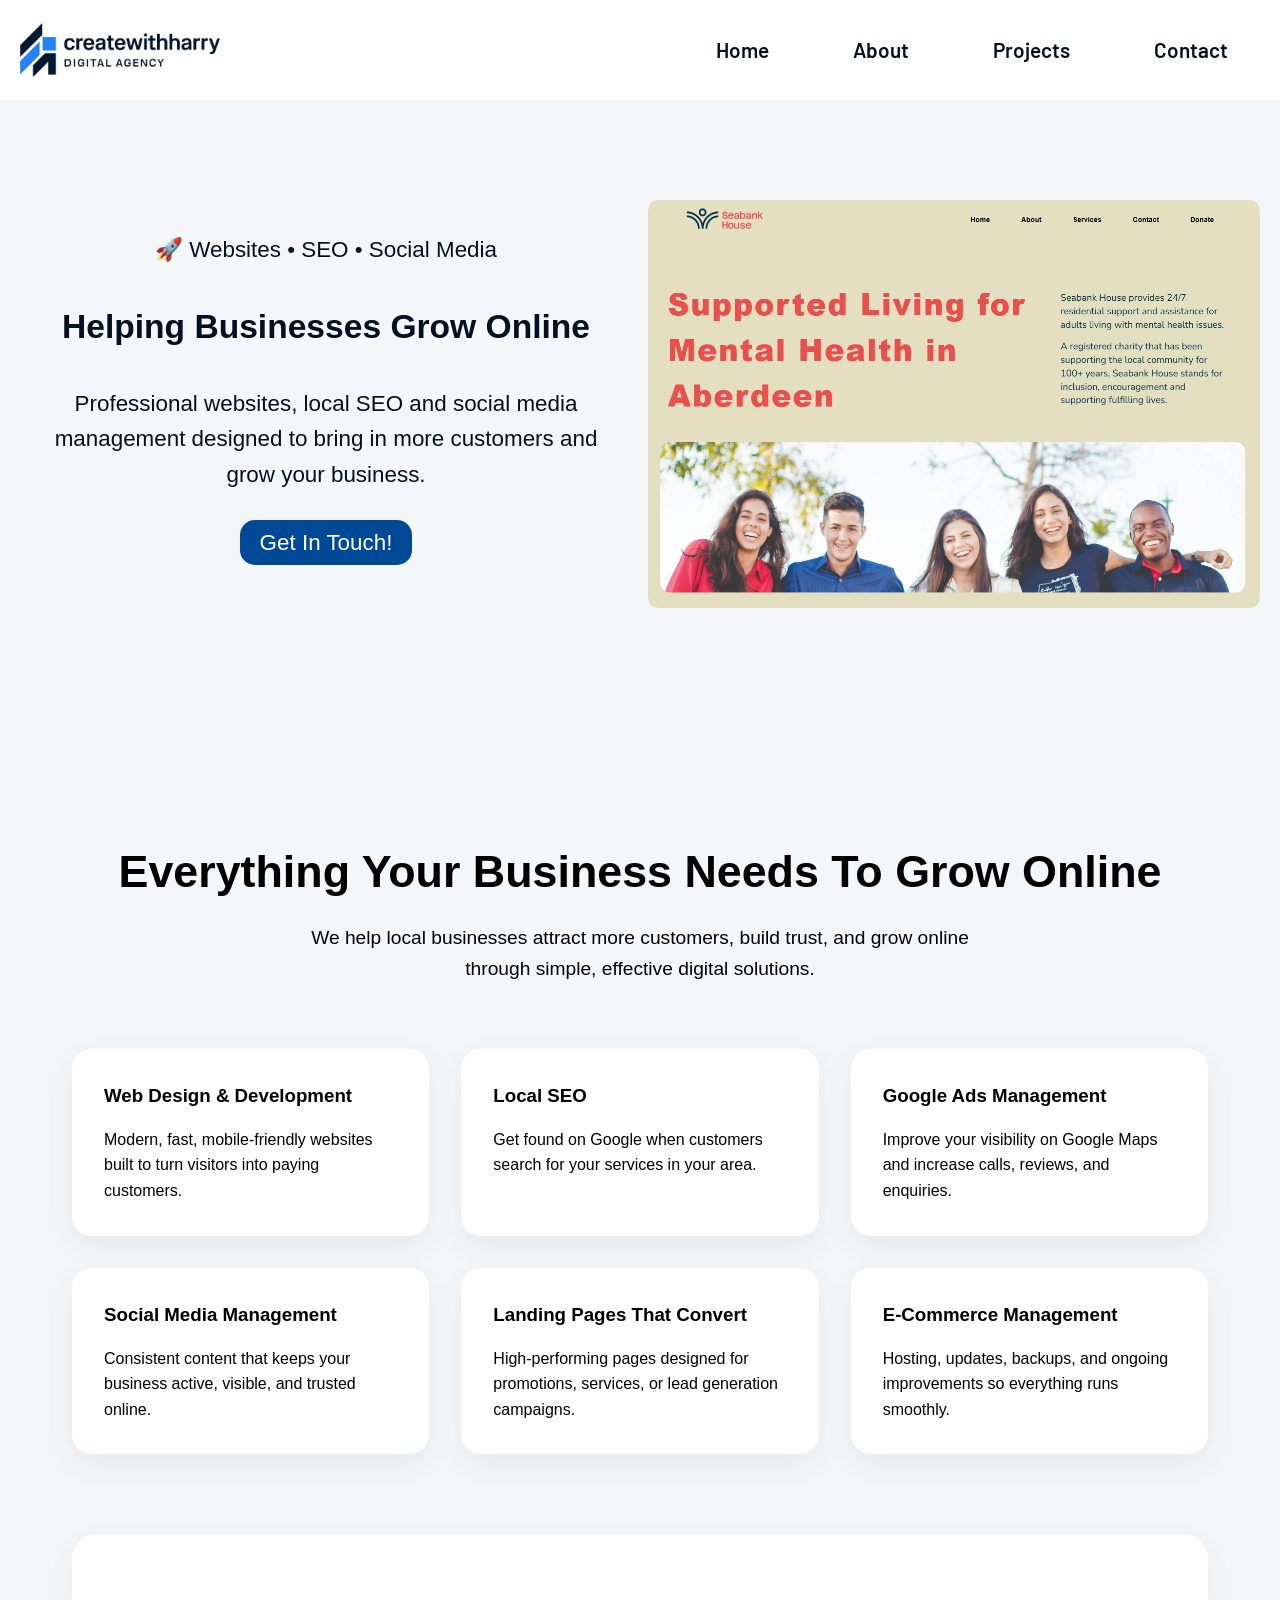
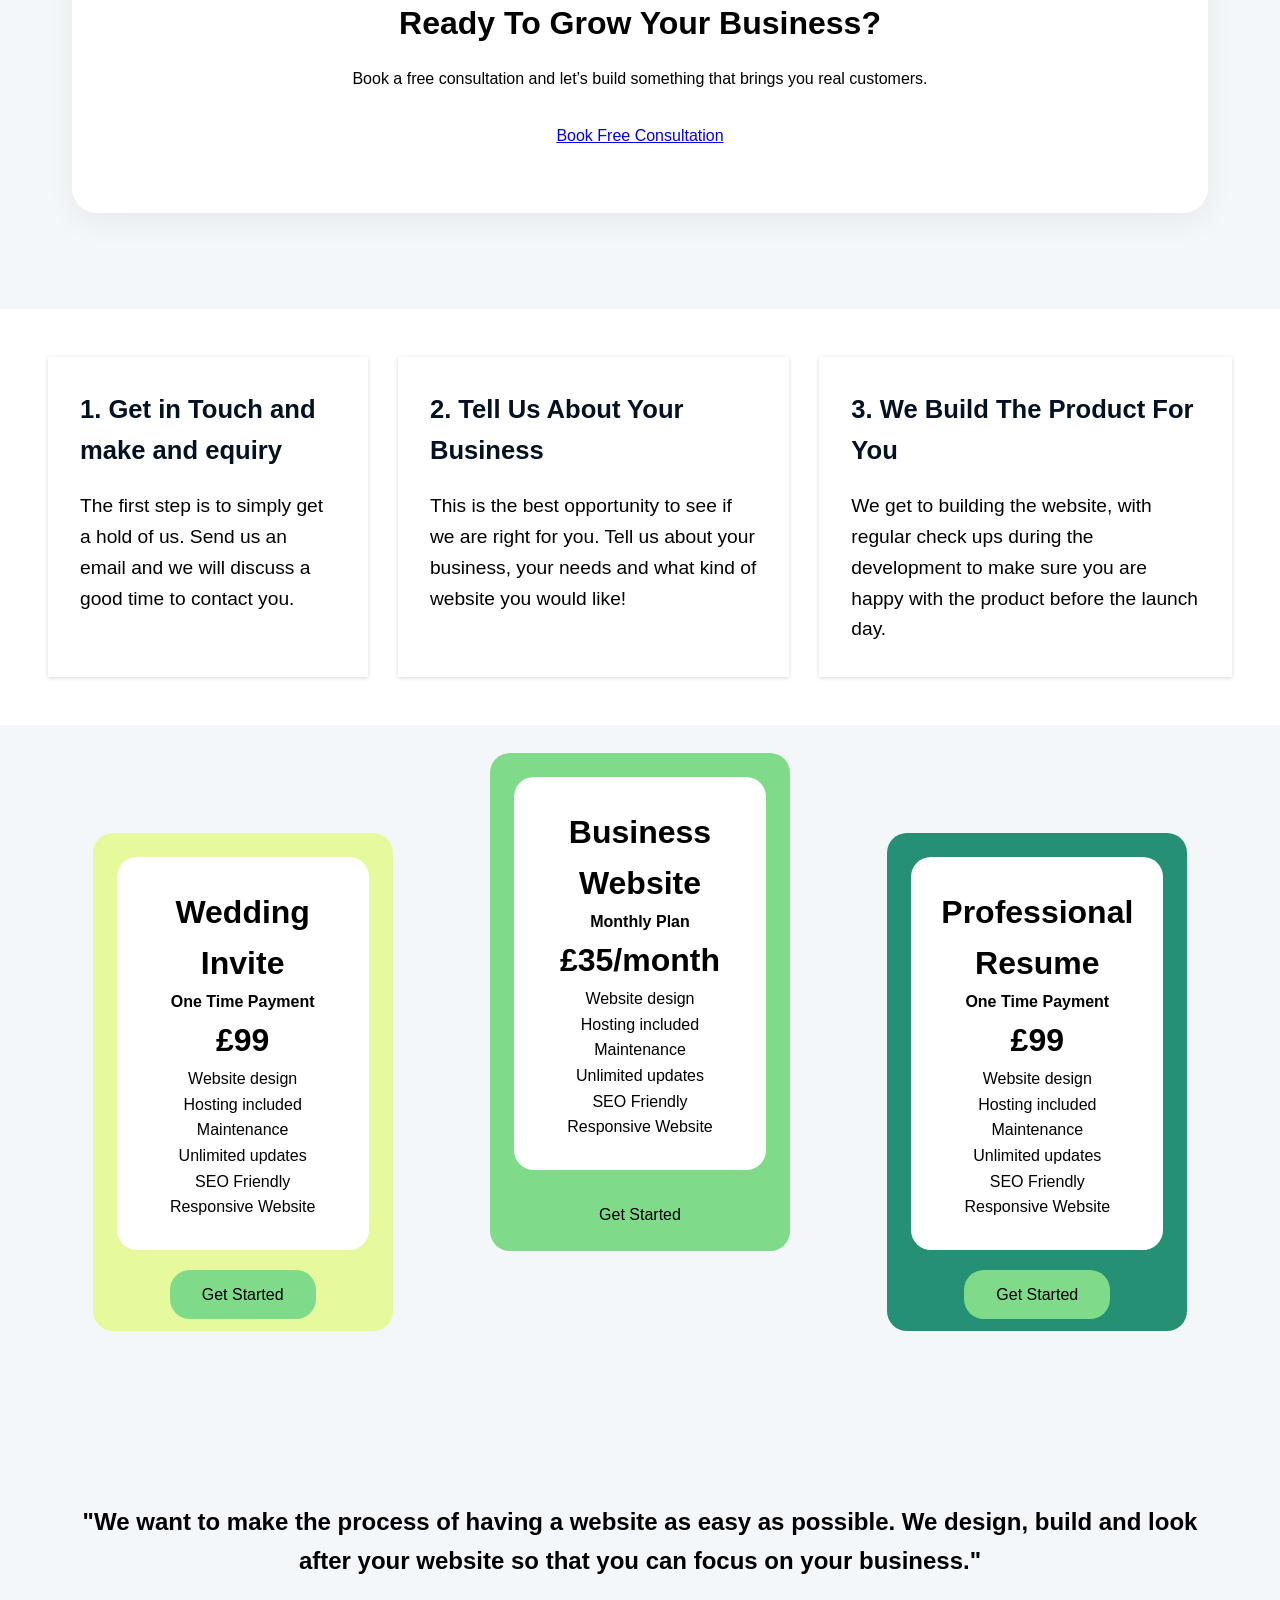
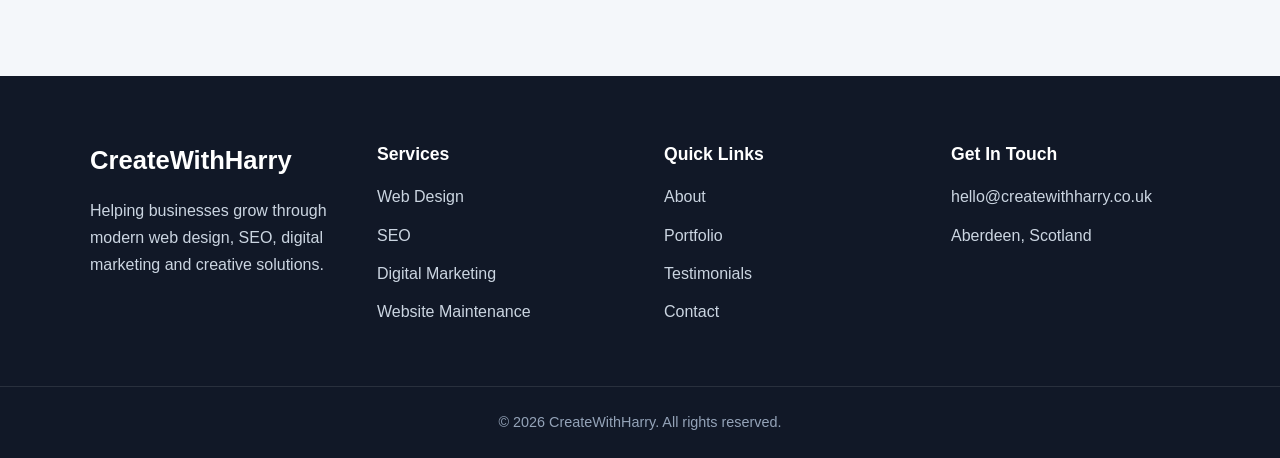
==== index.html @ 2685cb30 "hero" ====
<!DOCTYPE html>
<html lang="en">
<head>
<meta charset="UTF-8">
<meta name="viewport" content="width=device-width, initial-scale=1.0">

<title>CreateWithHarry | Web Development & Digital Marketing for Businesses</title>

<meta name="description" content="Affordable websites for small businesses. £30 per month including hosting, maintenance and support.">

<link rel="stylesheet" href="styles.css">

</head>

<body>

<header>
    <div class="logo">
        <img src="/images/logo-2.png">
        
    </div>
    <div class="hamburger">
      <div class="lines"></div>
      <div class="lines"></div>
      <div class="lines"></div>
      
    </div>
  <nav class="navbar">
   
    <ul>
      <li><a href="/index.html" class="active">Home</a></li>
      <li><a href="/about.html">About</a></li>
      <li><a href="/projects.html">Projects</a></li>
      <li><a href="/contact.html">Contact</a></li>
    </ul>
  </nav>
</header>
<div class="wrapper">
 
  
<section class="hero">
<div class="hero-container">
  <p class="tagline">
🚀 Websites • SEO • Social Media
</p>
<h2>Helping Businesses Grow Online</h2>

<p>Professional websites, local SEO and social media management designed to bring in more customers and grow your business.</p>

<a href="#contact" class="cta">Get In Touch!</a>
</div>
<div class="project-image-container">
  <img src="/images/seabank.jpeg">
</div>
</section>

<section class="services-section" id="services">

<div class="section-header">
  <h2>Everything Your Business Needs To Grow Online</h2>
  <p>
    We help local businesses attract more customers, build trust, and grow online through simple, effective digital solutions.
  </p>
</div>

<div class="services-grid">

  <div class="service-card">
    <h3>Web Design & Development</h3>
    <p>
      Modern, fast, mobile-friendly websites built to turn visitors into paying customers.
    </p>
  </div>

  <div class="service-card">
    <h3>Local SEO</h3>
    <p>
      Get found on Google when customers search for your services in your area.
    </p>
  </div>

  <div class="service-card">
    <h3>Google Ads Management</h3>
    <p>
      Improve your visibility on Google Maps and increase calls, reviews, and enquiries.
    </p>
  </div>

  <div class="service-card">
    <h3>Social Media Management</h3>
    <p>
      Consistent content that keeps your business active, visible, and trusted online.
    </p>
  </div>

  <div class="service-card">
    <h3>Landing Pages That Convert</h3>
    <p>
      High-performing pages designed for promotions, services, or lead generation campaigns.
    </p>
  </div>

  <div class="service-card">
    <h3>E-Commerce Management</h3>
    <p>
      Hosting, updates, backups, and ongoing improvements so everything runs smoothly.
    </p>
  </div>

</div>

<div class="services-cta">

  <h3>Ready To Grow Your Business?</h3>
  <p>
    Book a free consultation and let’s build something that brings you real customers.
  </p>

  <a href="#contact" class="btn-primary">
    Book Free Consultation
  </a>

</div>

</section>

<section class="services">



<div class="service ">
<h4>1. Get in Touch and make and equiry</h4>
<p>The first step is to simply get a hold of us. Send us an email and we will discuss a good time to contact you.</p>
</div>

<div class="service">
<h4>2. Tell Us About Your Business</h4>
<p>This is the best opportunity to see if we are right for you. Tell us about your business, your needs and what kind of website you would like!</p>
</div>

<div class="service ">
<h4>3. We Build The Product For You</h4>
<p>We get to building the website, with regular check ups during the development to make sure you are happy with the product before the launch day. </p>
</div>


</section>

<section class="pricing">



<div class="wedding-card">
<div class="bg-card">
  <h3>Wedding Invite</h3>
<h4>One Time Payment</h4>

<p class="price">£99</p>

<ul>
<li>Website design</li>
<li>Hosting included</li>
<li>Maintenance</li>
<li>Unlimited updates</li>
<li>SEO Friendly</li>
<li>Responsive Website</li>
</ul>


</div>
<a class="get-started" href="#contact">Get Started</a>
</div>
<div class="business-card ">
<div class="bg-card">

<h3>Business Website</h3>
<h4>Monthly Plan</h4>
<p class="price">£35/month</p>

<ul>
<li>Website design</li>
<li>Hosting included</li>
<li>Maintenance</li>
<li>Unlimited updates</li>
<li>SEO Friendly</li>
<li>Responsive Website</li>
</ul>


</div>
<a class="get-started" href="#contact">Get Started</a>
</div>
<div class="price-card">
<div class="bg-card">
  <h3>Professional Resume</h3>
<h4>One Time Payment</h4>

<p class="price">£99</p>

<ul>
<li>Website design</li>
<li>Hosting included</li>
<li>Maintenance</li>
<li>Unlimited updates</li>
<li>SEO Friendly</li>
<li>Responsive Website</li>
</ul>


</div>
<a class="get-started" href="#contact">Get Started</a>
</div>

</section>

<section class="message">
    <h2>"We want to make the process of having a website as easy as possible. We design, build and look after your 
        website so that you can focus on your business."</h2>
</section>
</div>
<footer class="footer">
    <div class="footer-container">

        <div class="footer-brand">
            <h3>CreateWithHarry</h3>
            <p>
                Helping businesses grow through modern web design,
                SEO, digital marketing and creative solutions.
            </p>
        </div>

        <div class="footer-links">
            <h4>Services</h4>
            <ul>
                <li><a href="#">Web Design</a></li>
                <li><a href="#">SEO</a></li>
                <li><a href="#">Digital Marketing</a></li>
                <li><a href="#">Website Maintenance</a></li>
            </ul>
        </div>

        <div class="footer-links">
            <h4>Quick Links</h4>
            <ul>
                <li><a href="#">About</a></li>
                <li><a href="#">Portfolio</a></li>
                <li><a href="#">Testimonials</a></li>
                <li><a href="#">Contact</a></li>
            </ul>
        </div>

        <div class="footer-contact">
            <h4>Get In Touch</h4>
            <p>hello@createwithharry.co.uk</p>
            <p>Aberdeen, Scotland</p>
        </div>

    </div>

    <div class="footer-bottom">
        <p>&copy; 2026 CreateWithHarry. All rights reserved.</p>
    </div>
</footer>
<script src="/script.js">

</script>
</body>
</html>
---- styles.css ----
@import url('https://fonts.googleapis.com/css2?family=Barlow:ital,wght@0,100;0,200;0,300;0,400;0,500;0,600;0,700;0,800;0,900;1,100;1,200;1,300;1,400;1,500;1,600;1,700;1,800;1,900&display=swap');

:root {
    --black: #000000; /* */
    --white: #ffffff;
    --blue: #004996;
    --red: #e63027;
    --yellow: #ffd400;
    --neon-green: #00ff37;
    --cyan: #00ffff;
    --magenta: #ff00ff;

    /*new colours */
    --navy-blue: #041122;
    --green:  #259073;
    --light-green: #7FDA89;
    --cream-yellow: #E6F99D;
}

* {
    box-sizing: border-box;
    padding: 0;
    margin: 0;
}

.logo img {
    
    width: 200px;
}

.logo {
    display: flex;
    justify-content: center;
    align-items: center;
}

.wrapper {
    max-width: 1500px;
    margin: 0 auto;
}


body {
  background-color: #F4F7FA;
font-family: Arial, sans-serif;
margin:0 auto;
line-height:1.6;


}

header {
    height: 100px;
background-color: white;
padding:20px;
display: flex;
align-items: center;
justify-content: space-between;
 font-family: "Barlow", sans-serif;
 color: #1a1a1a;
 header {
  box-shadow: 0 4px 20px rgba(15, 23, 42, 0.06);
}
}

nav {
display:flex;
justify-content:space-between;
align-items:center;
}

nav ul {
display:flex;
gap:20px;
list-style:none;
}

nav ul li a {
    color: #041122;
    font-size: 1.3rem;
    padding: 1rem 2rem;
    border-radius: 20px;
    text-decoration: none;
    font-weight: 600;
}
nav ul li a:hover {
    color: white;
    background-color: var(--navy-blue);
    font-size: 1.3rem;
}

.hamburger {
    display: none;
}

@media only screen and (max-width: 850px) {
    
.hamburger {
    display: block;
}

.lines {
    width: 30px;
    height: 5px;
    background: #000000;
    margin: 5px;
    border-radius: 10px;
}

.navbar {
    position: absolute;
    top: 100px;
    background: #f8fafc;
    width: 100vw;
    left: 0;
    right: 0;
    overflow-x: hidden;
    height: 0;
}

.navbar ul {
    display: block;
    text-align: center;
    margin: 0 auto;
    opacity: 0;
}

.navbar ul li {
    margin: 30px;
}

.navbar.active {
    height: 300px;
}

.navbar.active ul {
    opacity: 1;
}

}


.hero {

    display: grid;
    gap: 1rem;
    grid-template-columns: 1fr 1fr; 
   /* grid-template-columns: repeat(auto-fit, minmax(300px, 1fr)); */
padding:100px 20px;
text-align:center;
font-size: 1.4rem;
margin-bottom: 2rem;
color: var(--navy-blue);
background:url(/images/ai-image-2.png);
background-size: cover;
background-position: right;
}

.hero p {
    margin: 2rem;
}

.project-image-container img {
    max-height: 500px;
    max-width: 700px;
    height: 100%;
    width: 100%;
    border-radius: 10px;
}

.hero-wrapper {
    width: 100%;
    background:url(/images/ai-image-2.png);
background-size: cover;
}

@media only screen and (max-width: 1000px) {
    .hero {
        
    display: grid;
    gap: 1rem;
    grid-template-columns: 1fr; 
   /* grid-template-columns: repeat(auto-fit, minmax(300px, 1fr)); */
padding:100px 20px;
text-align:center;
font-size: 1.4rem;
margin-bottom: 2rem;
color: var(--navy-blue);

}
.hero-container {
    margin-bottom: 3rem;
}
    }




.cta {
background: var(--blue);
color: white;
padding:10px 20px;
text-decoration:none;
border-radius: 15px;


}
.cta:hover {
background: var(--navy-blue);




}

.services-section {
    max-width: 1200px;
    margin: 0 auto;
    padding: 6rem 2rem;
}

.section-header {
    text-align: center;
    margin-bottom: 4rem;
}

.section-header h2 {
    font-size: 2.8rem;
    margin-bottom: 1rem;
}

.section-header p {
    max-width: 700px;
    margin: 0 auto;
    color: var(--muted);
    font-size: 1.2rem;
}

.services-grid {
    display: grid;
    grid-template-columns: repeat(auto-fit, minmax(280px, 1fr));
    gap: 2rem;
}

.service-card {
    background: white;
    padding: 2rem;
    border-radius: 20px;

    box-shadow: 0 10px 30px rgba(0,0,0,0.06);

    transition: 0.3s ease;
}

.service-card:hover {
    transform: translateY(-6px);
    box-shadow: 0 15px 40px rgba(0,0,0,0.08);
}

.service-card h3 {
    margin-bottom: 1rem;
    color: var(--primary);
}

.service-card p {
    color: var(--muted);
    line-height: 1.6;
}

.services-cta {
    text-align: center;
    margin-top: 5rem;
    padding: 4rem 2rem;
    background: white;
    border-radius: 25px;

    box-shadow: 0 10px 30px rgba(0,0,0,0.05);
}

.services-cta h3 {
    font-size: 2rem;
    margin-bottom: 1rem;
}

.services-cta p {
    color: var(--muted);
    margin-bottom: 2rem;
}



.services {
    padding: 3rem;
display:flex;
justify-content:space-around;
gap:30px;
font-size: 1.2rem;
background-color: white;
margin: 0 auto;

}
.service {
    box-shadow: rgba(0, 0, 0, 0.16) 0px 1px 4px;
    padding: 2rem;
}

.service h4 {
    color: var(--navy-blue);
    margin-bottom: 1.3rem;
    font-size: 1.6rem;
}

.price-card  {
    background-color: #000000;
}


.pricing {
text-align:center;
padding:60px;
display: flex;
margin: 0 auto;
justify-content: center;
align-items: center;
gap: 2rem;
}

.pricing h3 {
    font-size: 2rem;
}

.price-card {

padding: 1.5rem;
max-width:300px;
margin: 3rem auto;
border-radius: 20px;
background-color: var(--green);
}
.wedding-card {

padding: 1.5rem;
max-width:300px;
margin: 3rem auto;
border-radius: 20px;
background-color: var(--cream-yellow);

}
.business-card {
position: relative;
bottom: 5rem;
padding: 1.5rem;
max-width:300px;
margin: 3rem auto;
border-radius: 20px;
background-color: var(--light-green);
}

.price-card ul li {
    list-style-type: none;
}
.business-card ul li {
    list-style-type: none;
}
.wedding-card ul li {
    list-style-type: none;
}

.bg-card {
    background-color: var(--white);
    border-radius: 20px;
    padding: 30px;
    color: var(--black);
    margin-bottom: 2rem;
}

.get-started {
    background-color: var(--light-green);
    padding: 1rem 2rem;
    color: var(--black);
    border-radius: 20px;
    text-decoration: none;
}

.get-started:hover {
    background: rgb(186, 0, 0);
}

.price {
font-size:32px;
font-weight:bold;
}

.message {
    text-align: center;
    margin: 4rem;
}


.about-section {
    text-align: center;
    padding: 6rem;
    max-width: 1000px;
    margin: 0 auto;
    font-size: 1.5rem;
}

.about-section h2 {
    margin: 2rem;
}

.about-section ul li {
    list-style-type: none;
}
.about-section ol li {
    list-style-type: none;
}

.grid-container {
    max-width: 1200px;
    
    display: grid;
    grid-template-columns: 1fr 1fr;
    gap: 2rem;
    margin: 2rem auto;
}

.about-image img {
    height: 100%;
    width: 100%;
    border-radius: 10px;
}

.max-width {
    max-width: 1300px;
    margin: 0 auto;
    padding: 2rem;
}

.project-one p{
    margin: 1rem 0;
}

   .project-one img {
    height: 100%;
    width: 100%;
   }

.project-two {
    margin: 0 auto;
}
.project-two img {
    margin-top: 5rem;
    height: 100%;
    width: 100%;
}
.project-three {
   
    display: grid;
    gap: 2rem;
    grid-template-columns: 4fr 1fr;
    margin: 5rem auto;
    text-align: center;
}
.project-three img {

    height: 100%;
    width: 100%;
}

.poster-container {
    display: flex;
   justify-content: space-between;
    margin: 5rem 0;
}

.poster-card {
    max-height: 500px;
    max-width: 300px;
}

.poster-card img {
    height: 100%;
    width: 100%;
}


.social-grid-container {
    display: grid;
    grid-template-columns: 1fr 1fr 1fr;
    grid-template-rows: 1fr 1fr 1fr;
}

.gridcard img {
    height: 100%;
    width: 100%;
}







/* Container */
.contact-container {
    margin: 0 auto;
    background-color: #1e293b;
    width: 100%;
    max-width: 650px;
    padding: 40px;
    border-radius: 12px;
    box-shadow: 0 10px 25px -5px rgba(0, 0, 0, 0.3), 0 8px 10px -6px rgba(0, 0, 0, 0.3);
}

/* Header */
.contact-header {
    text-align: center;
    margin-bottom: 32px;
}

.contact-header h1 {
    font-size: 2rem;
    font-weight: 800;
    letter-spacing: -0.05em;
    margin-bottom: 10px;
    background: linear-gradient(to right, #38bdf8, #818cf8); /* Premium gradient accent */
    -webkit-background-clip: text;
    -webkit-text-fill-color: transparent;
}

.contact-header p {
    color: #94a3b8;
    font-size: 0.95rem;
    line-height: 1.5;
}

.contact-header a {
    color: #38bdf8;
    text-decoration: none;
    font-weight: 600;
    transition: color 0.2s ease;
}

.contact-header a:hover {
    text-decoration: underline;
}

/* Form Styling */
.contact-form {
    display: flex;
    flex-direction: column;
    gap: 20px;
}

.form-group {
    display: flex;
    flex-direction: column;
    gap: 8px;
}

.form-group label {
    font-size: 0.85rem;
    font-weight: 600;
    text-transform: uppercase;
    letter-spacing: 0.05em;
    color: #cbd5e1;
}

/* Inputs, Select, and Textarea */
input[type="text"],
input[type="email"],
select,
textarea {
    width: 100%;
    padding: 12px 16px;
    background-color: #0f172a;
    border: 1px solid #334155;
    border-radius: 6px;
    color: #f8fafc;
    font-size: 1rem;
    transition: border-color 0.2s ease, box-shadow 0.2s ease;
    outline: none;
}

/* Style options dropdown for dark theme */
select option {
    background-color: #1e293b;
    color: #f8fafc;
}

/* Focus States */
input:focus,
select:focus,
textarea:focus {
    border-color: #38bdf8;
    box-shadow: 0 0 0 3px rgba(56, 189, 248, 0.15);
}

/* Prevent text area horizontal stretching */
textarea {
    resize: vertical;
}

/* Submit Button */
.submit-btn {
    background: linear-gradient(135deg, #38bdf8 0%, #4f46e5 100%);
    color: #ffffff;
    border: none;
    padding: 14px 20px;
    font-size: 1rem;
    font-weight: 600;
    border-radius: 6px;
    cursor: pointer;
    transition: transform 0.1s ease, filter 0.2s ease;
    margin-top: 10px;
}

.submit-btn:hover {
    filter: brightness(1.1);
}

.submit-btn:active {
    transform: scale(0.98);
}

/* Responsive adjustments */
@media (max-width: 480px) {
    .contact-container {
        padding: 24px;
    }
    
    .contact-header h1 {
        font-size: 1.6rem;
    }
}

.footer {
    background: #111827;
    color: #fff;
    padding-top: 4rem;
    margin-top: 6rem;
}

.footer-container {
    width: min(1100px, 90%);
    margin: 0 auto;

    display: grid;
    grid-template-columns: repeat(auto-fit, minmax(220px, 1fr));
    gap: 3rem;

    padding-bottom: 3rem;
}

.footer-brand h3 {
    font-size: 1.6rem;
    margin-bottom: 1rem;
}

.footer-brand p {
    color: #cbd5e1;
    line-height: 1.7;
}

.footer-links h4,
.footer-contact h4 {
    margin-bottom: 1rem;
    font-size: 1.1rem;
}

.footer-links ul {
    list-style: none;
}

.footer-links li {
    margin-bottom: 0.8rem;
}

.footer-links a {
    color: #cbd5e1;
    text-decoration: none;
    transition: 0.3s ease;
}

.footer-links a:hover {
    color: #ffffff;
    padding-left: 5px;
}

.footer-contact p {
    color: #cbd5e1;
    margin-bottom: 0.8rem;
}

.footer-bottom {
    border-top: 1px solid rgba(255,255,255,0.1);
    text-align: center;
    padding: 1.5rem;
}

.footer-bottom p {
    color: #94a3b8;
    font-size: 0.9rem;
}
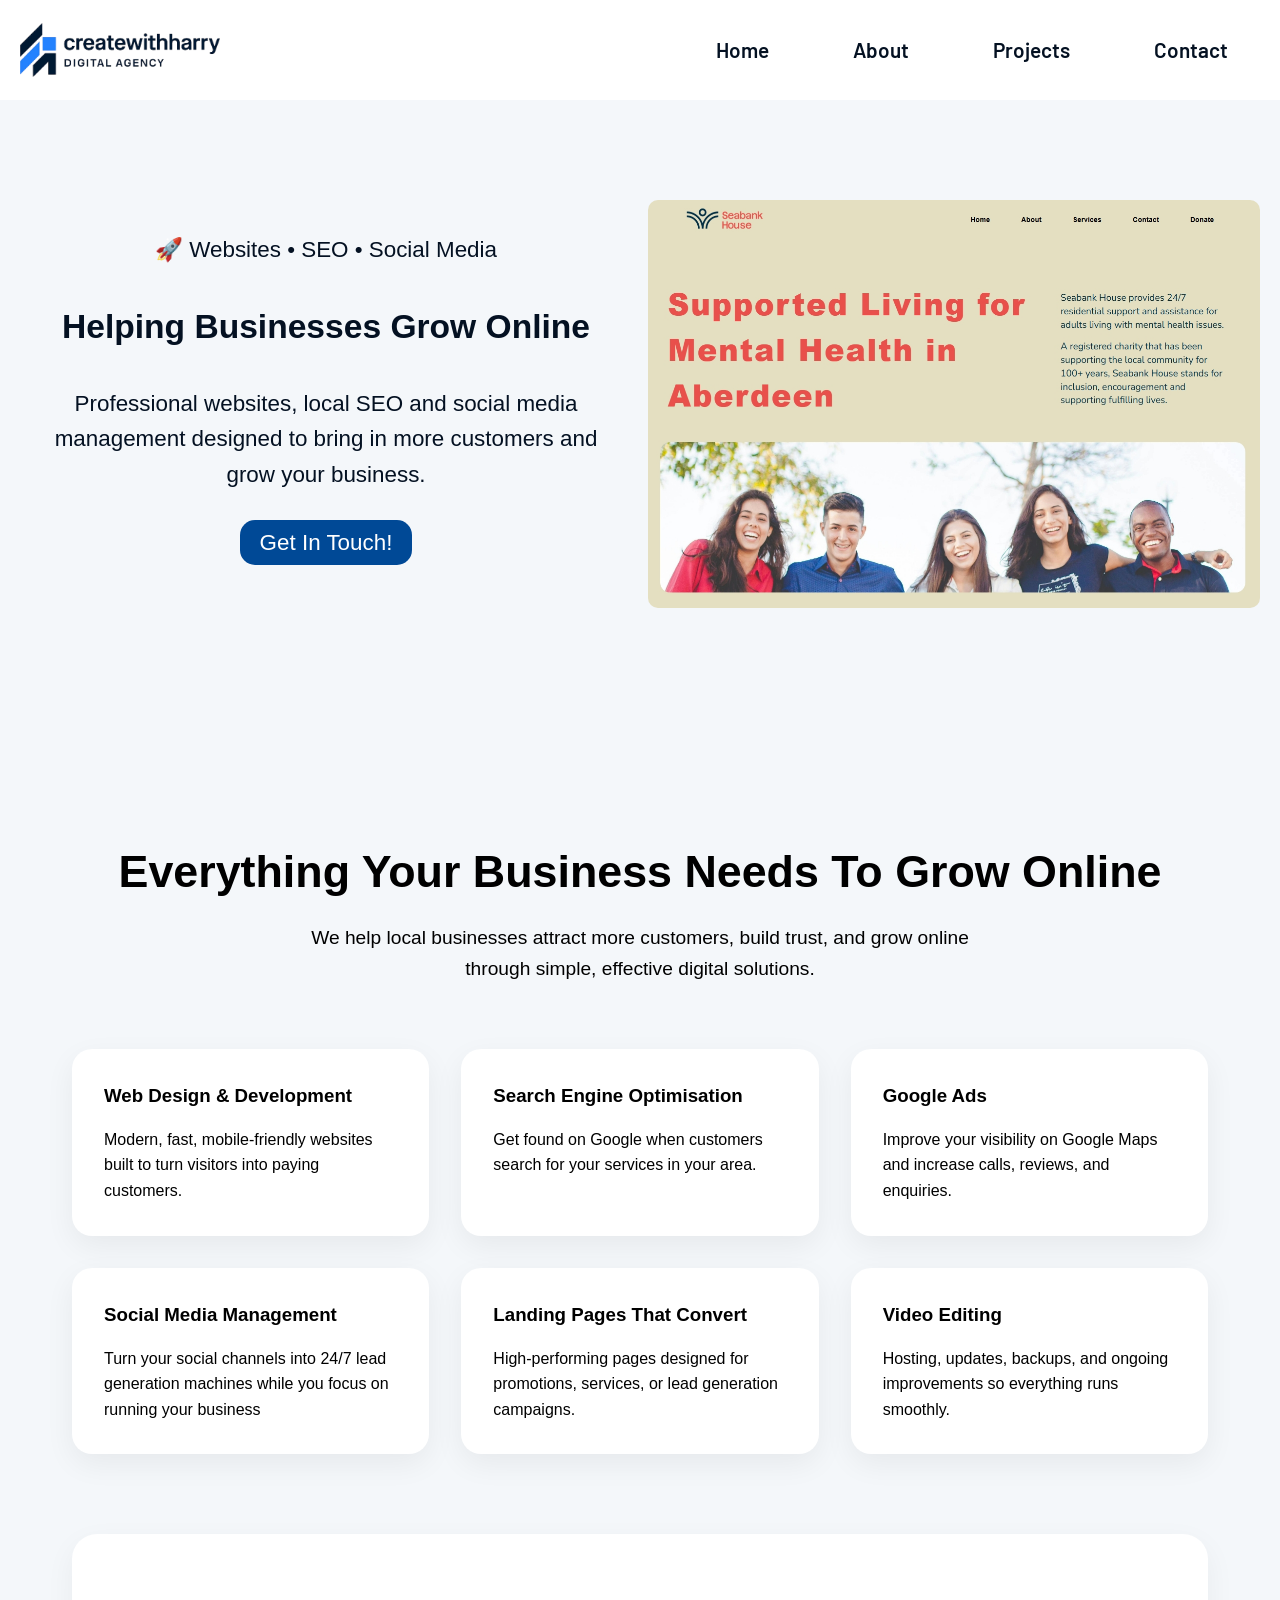
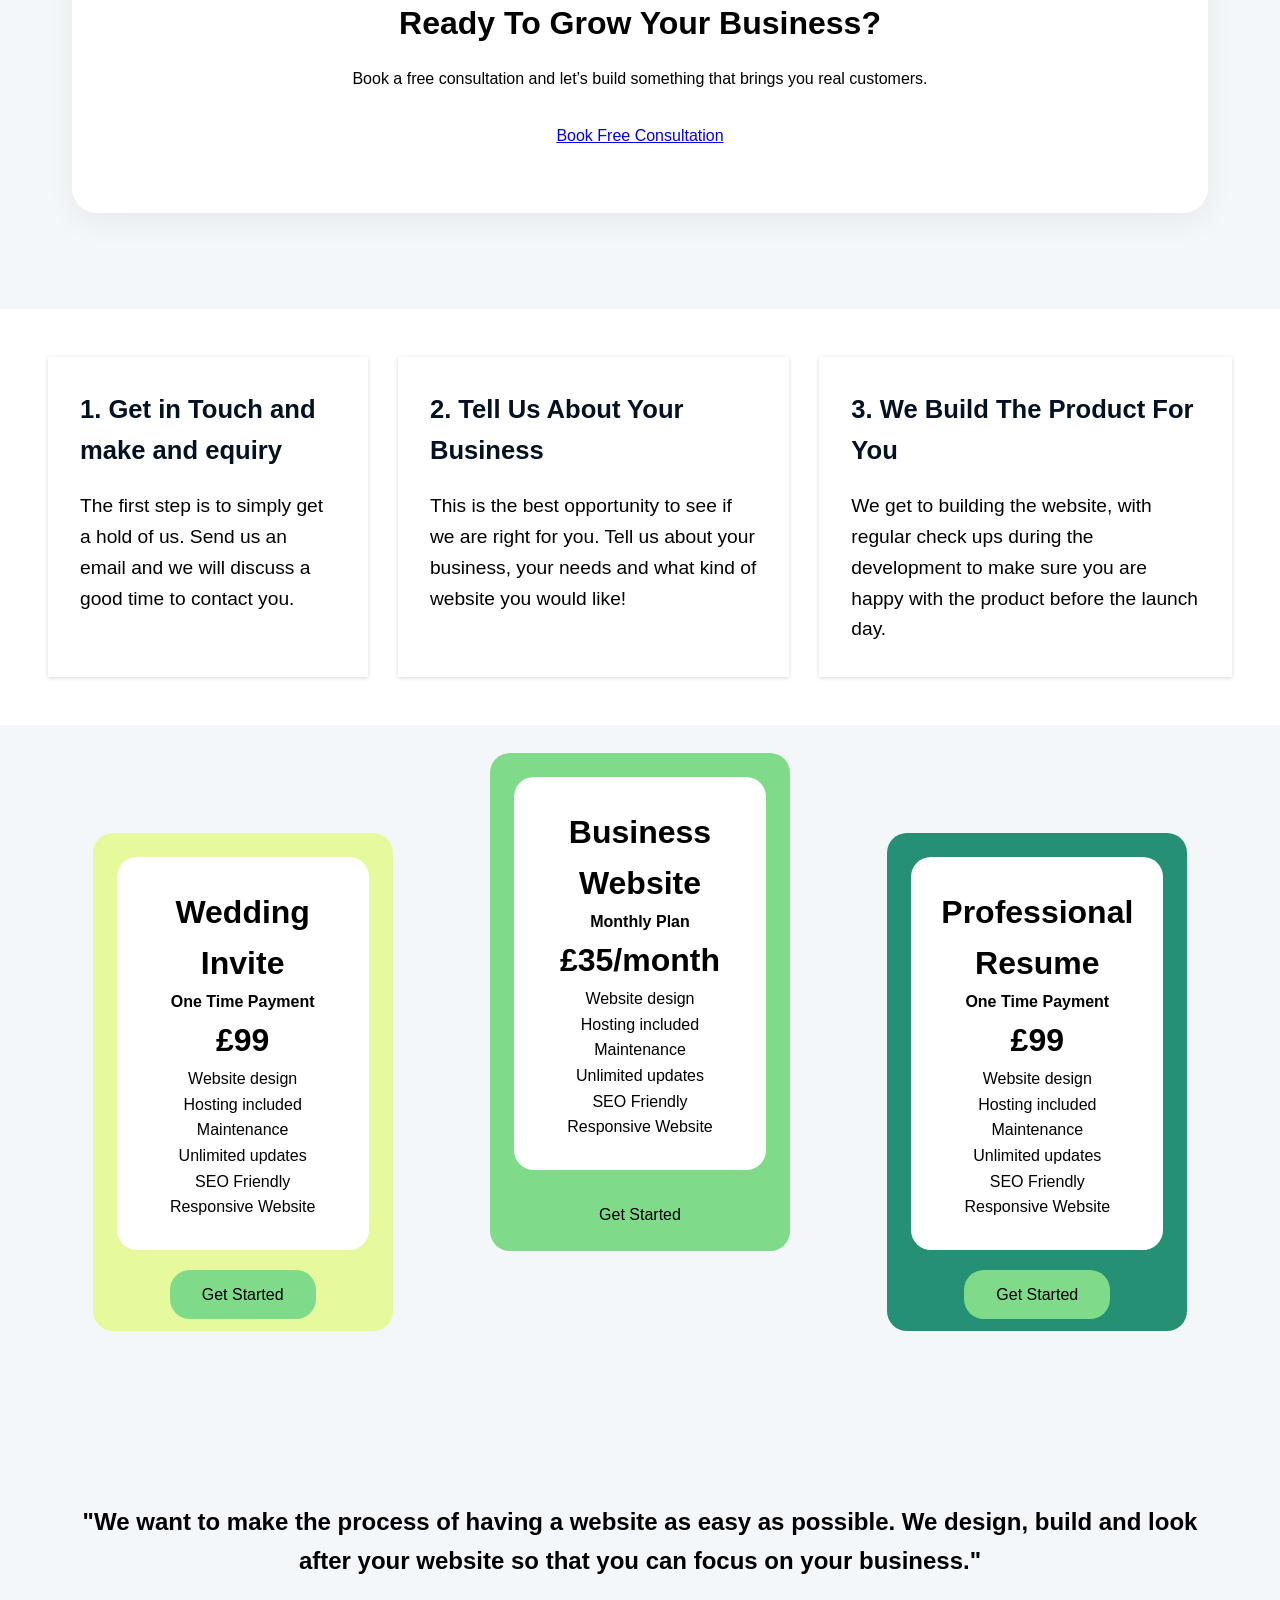
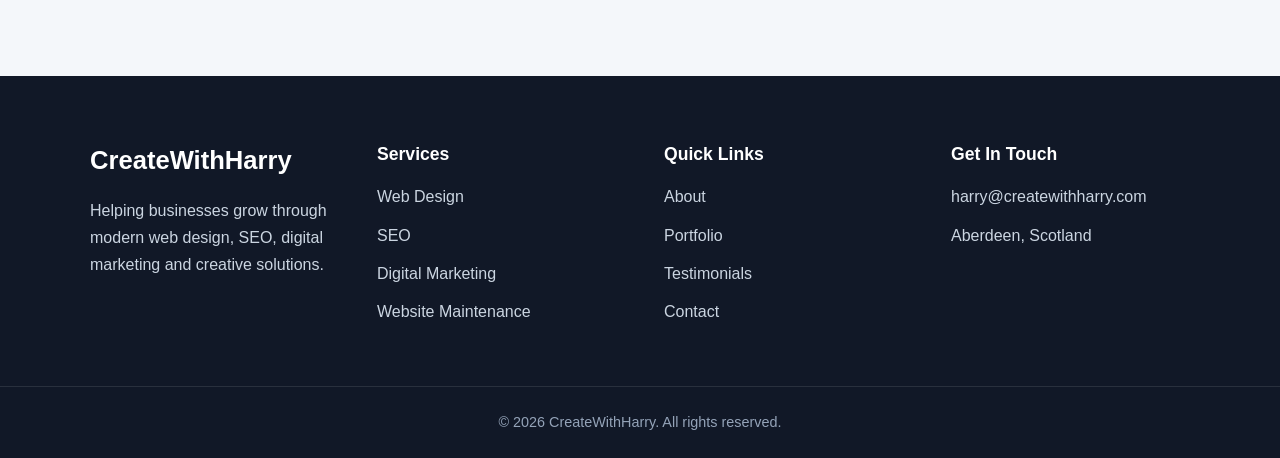
==== commit 34810649: "video editing" ====
--- a/index.html
+++ b/index.html
@@ -73,14 +73,14 @@
   </div>
 
   <div class="service-card">
-    <h3>Local SEO</h3>
+    <h3>Search Engine Optimisation</h3>
     <p>
       Get found on Google when customers search for your services in your area.
     </p>
   </div>
 
   <div class="service-card">
-    <h3>Google Ads Management</h3>
+    <h3>Google Ads </h3>
     <p>
       Improve your visibility on Google Maps and increase calls, reviews, and enquiries.
     </p>
@@ -89,7 +89,7 @@
   <div class="service-card">
     <h3>Social Media Management</h3>
     <p>
-      Consistent content that keeps your business active, visible, and trusted online.
+      Turn your social channels into 24/7 lead generation machines while you focus on running your business
     </p>
   </div>
 
@@ -101,7 +101,7 @@
   </div>
 
   <div class="service-card">
-    <h3>E-Commerce Management</h3>
+    <h3>Video Editing</h3>
     <p>
       Hosting, updates, backups, and ongoing improvements so everything runs smoothly.
     </p>
@@ -251,7 +251,7 @@
 
         <div class="footer-contact">
             <h4>Get In Touch</h4>
-            <p>hello@createwithharry.co.uk</p>
+            <p>harry@createwithharry.com</p>
             <p>Aberdeen, Scotland</p>
         </div>
 
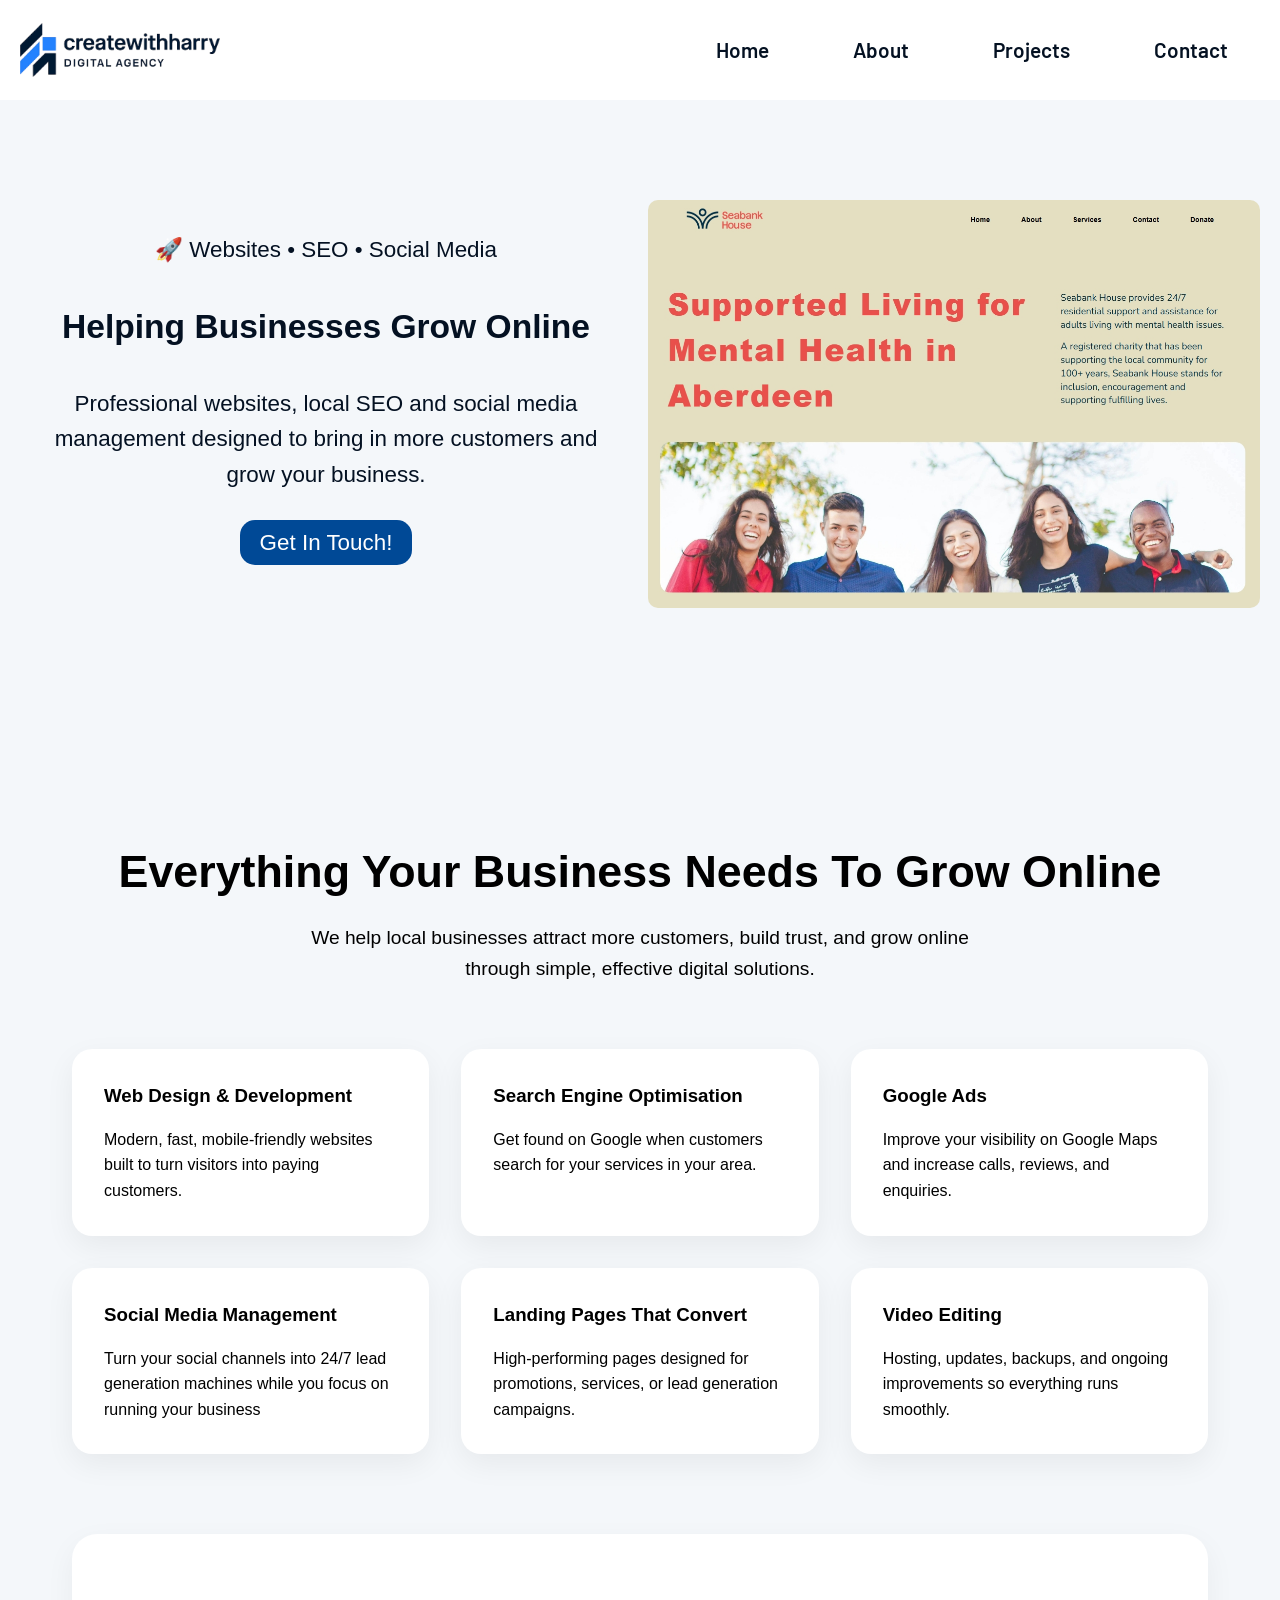
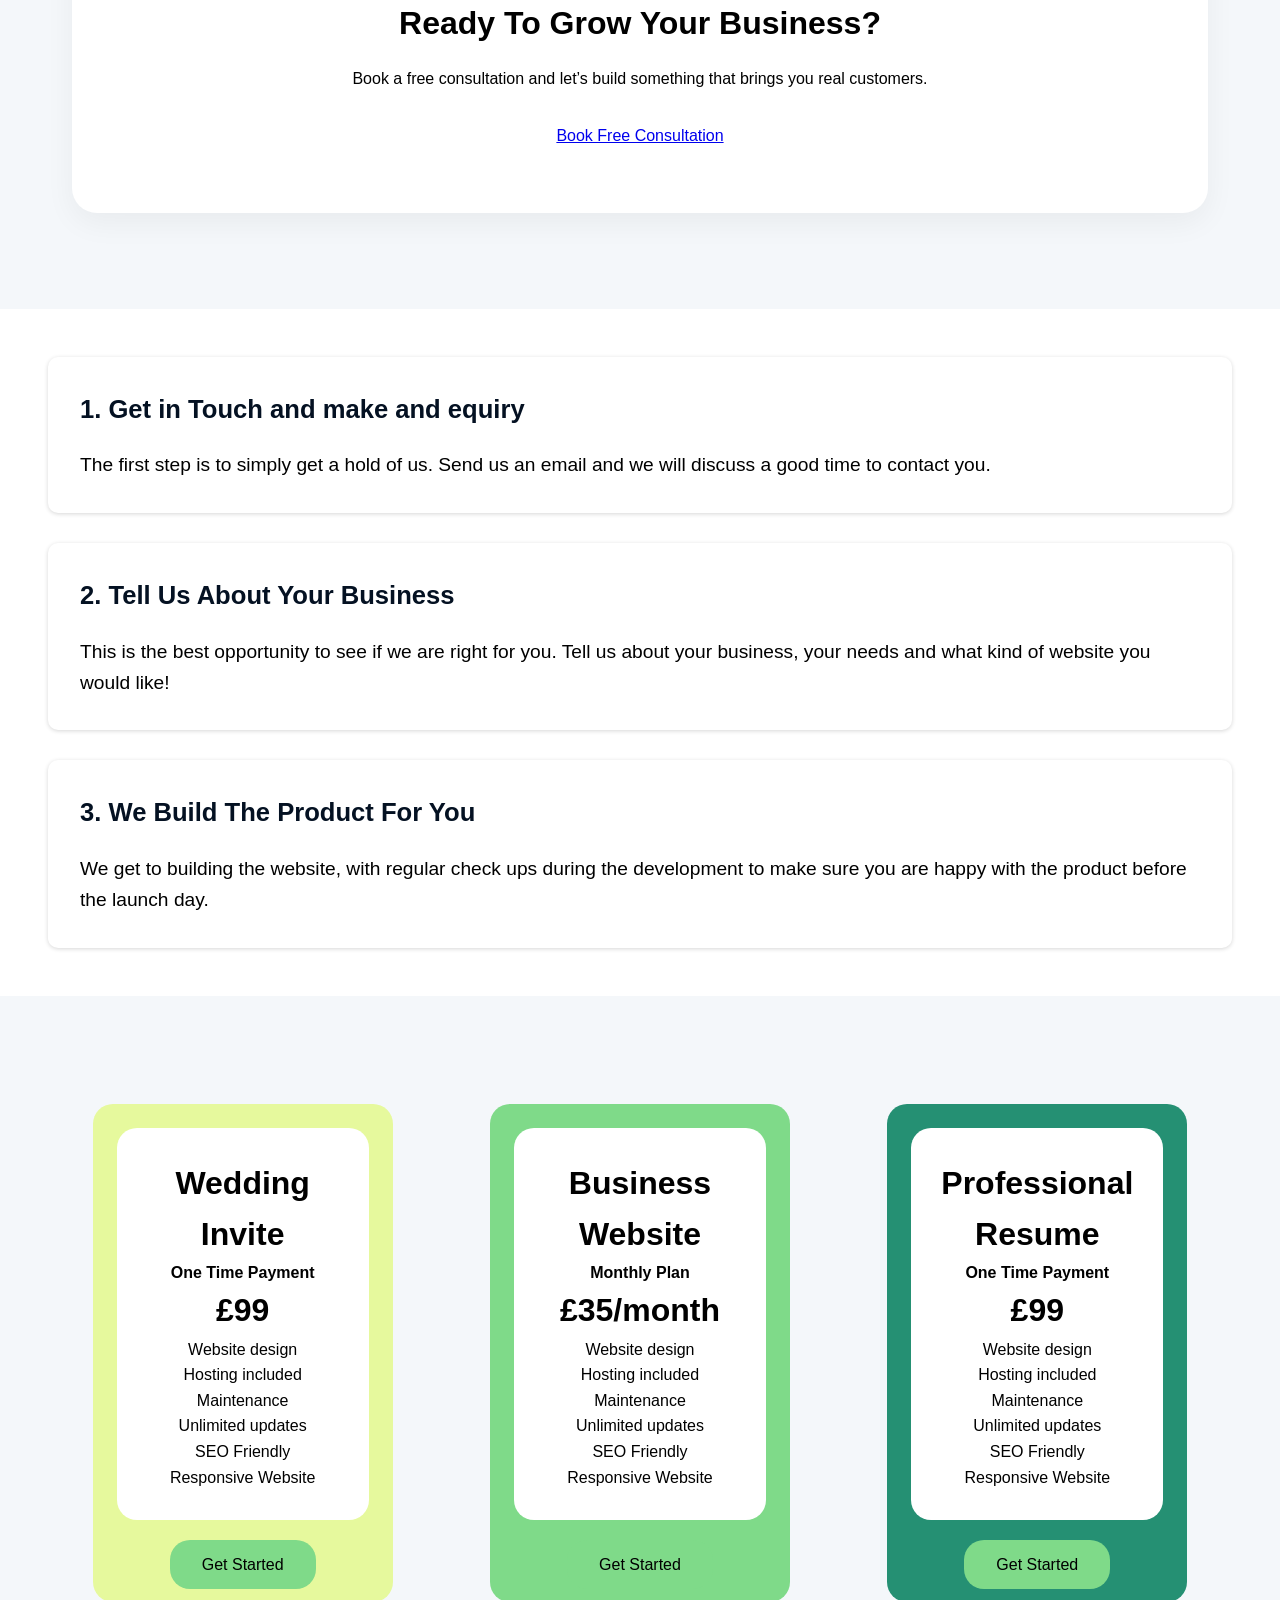
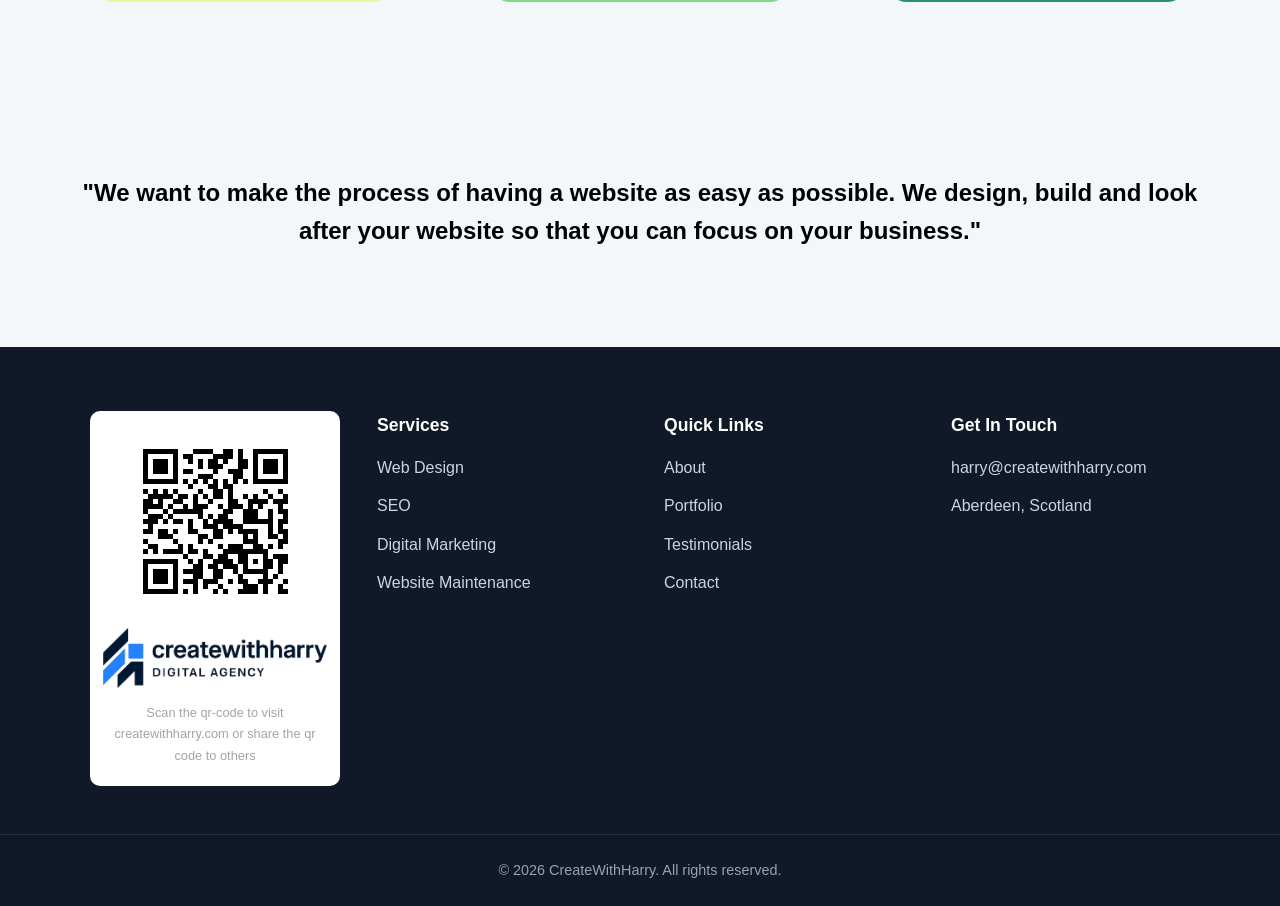
==== commit 697cba4b: "qr-code" ====
--- a/index.html
+++ b/index.html
@@ -222,11 +222,12 @@
     <div class="footer-container">
 
         <div class="footer-brand">
-            <h3>CreateWithHarry</h3>
-            <p>
-                Helping businesses grow through modern web design,
-                SEO, digital marketing and creative solutions.
-            </p>
+           
+            <div class="qr-card">
+              <img  class="qr-img" src="/images/createwithharry-qr.png">
+              <img class="qr-logo" src="/images/logo-2.png">
+              <p>Scan the qr-code to visit createwithharry.com or share the qr code to others</p>
+            </div>
         </div>
 
         <div class="footer-links">
--- a/styles.css
+++ b/styles.css
@@ -292,6 +292,9 @@
 .services {
     padding: 3rem;
 display:flex;
+flex-direction: column;
+background: url(/images/Gemini_Generated_Image_n97kg5n97kg5n97k.png);
+background-position: bottom;
 justify-content:space-around;
 gap:30px;
 font-size: 1.2rem;
@@ -302,6 +305,8 @@
 .service {
     box-shadow: rgba(0, 0, 0, 0.16) 0px 1px 4px;
     padding: 2rem;
+    border-radius: 10px;
+    background-color: white;
 }
 
 .service h4 {
@@ -319,6 +324,7 @@
 text-align:center;
 padding:60px;
 display: flex;
+flex-wrap: wrap;
 margin: 0 auto;
 justify-content: center;
 align-items: center;
@@ -347,8 +353,7 @@
 
 }
 .business-card {
-position: relative;
-bottom: 5rem;
+
 padding: 1.5rem;
 max-width:300px;
 margin: 3rem auto;
@@ -423,7 +428,21 @@
     grid-template-columns: 1fr 1fr;
     gap: 2rem;
     margin: 2rem auto;
-}
+    padding: 2rem;
+}
+
+@media only screen and (max-width: 900px) {
+    .grid-container {
+    max-width: 1200px;
+    
+    display: grid;
+    grid-template-columns:  1fr;
+    gap: 2rem;
+    margin: 2rem auto;
+    padding: 2rem;
+}
+}
+
 
 .about-image img {
     height: 100%;
@@ -435,6 +454,19 @@
     max-width: 1300px;
     margin: 0 auto;
     padding: 2rem;
+}
+
+.about-importance h2 {
+    margin-bottom: 2rem;
+}
+
+.about-importance ul, .about-importance ol {
+    list-style-type: none;
+    
+}
+
+.about-importance ul li, .about-importance ol li {
+    margin: 1rem;
 }
 
 .project-one p{
@@ -702,4 +734,27 @@
 .footer-bottom p {
     color: #94a3b8;
     font-size: 0.9rem;
+}
+
+.qr-card {
+    background-color: white;
+width: 250px;
+height: 375px;
+text-align: center;
+padding: 0.75rem;
+border-radius: 10px;
+display: flex;
+flex-direction: column;
+justify-content: space-around;
+align-items: center;
+}
+
+.qr-card p {
+    font-size: 0.8rem;
+color: #a4a4a4;
+}
+
+.qr-card img {
+  max-height: 225px;
+  max-width: 225px;
 }
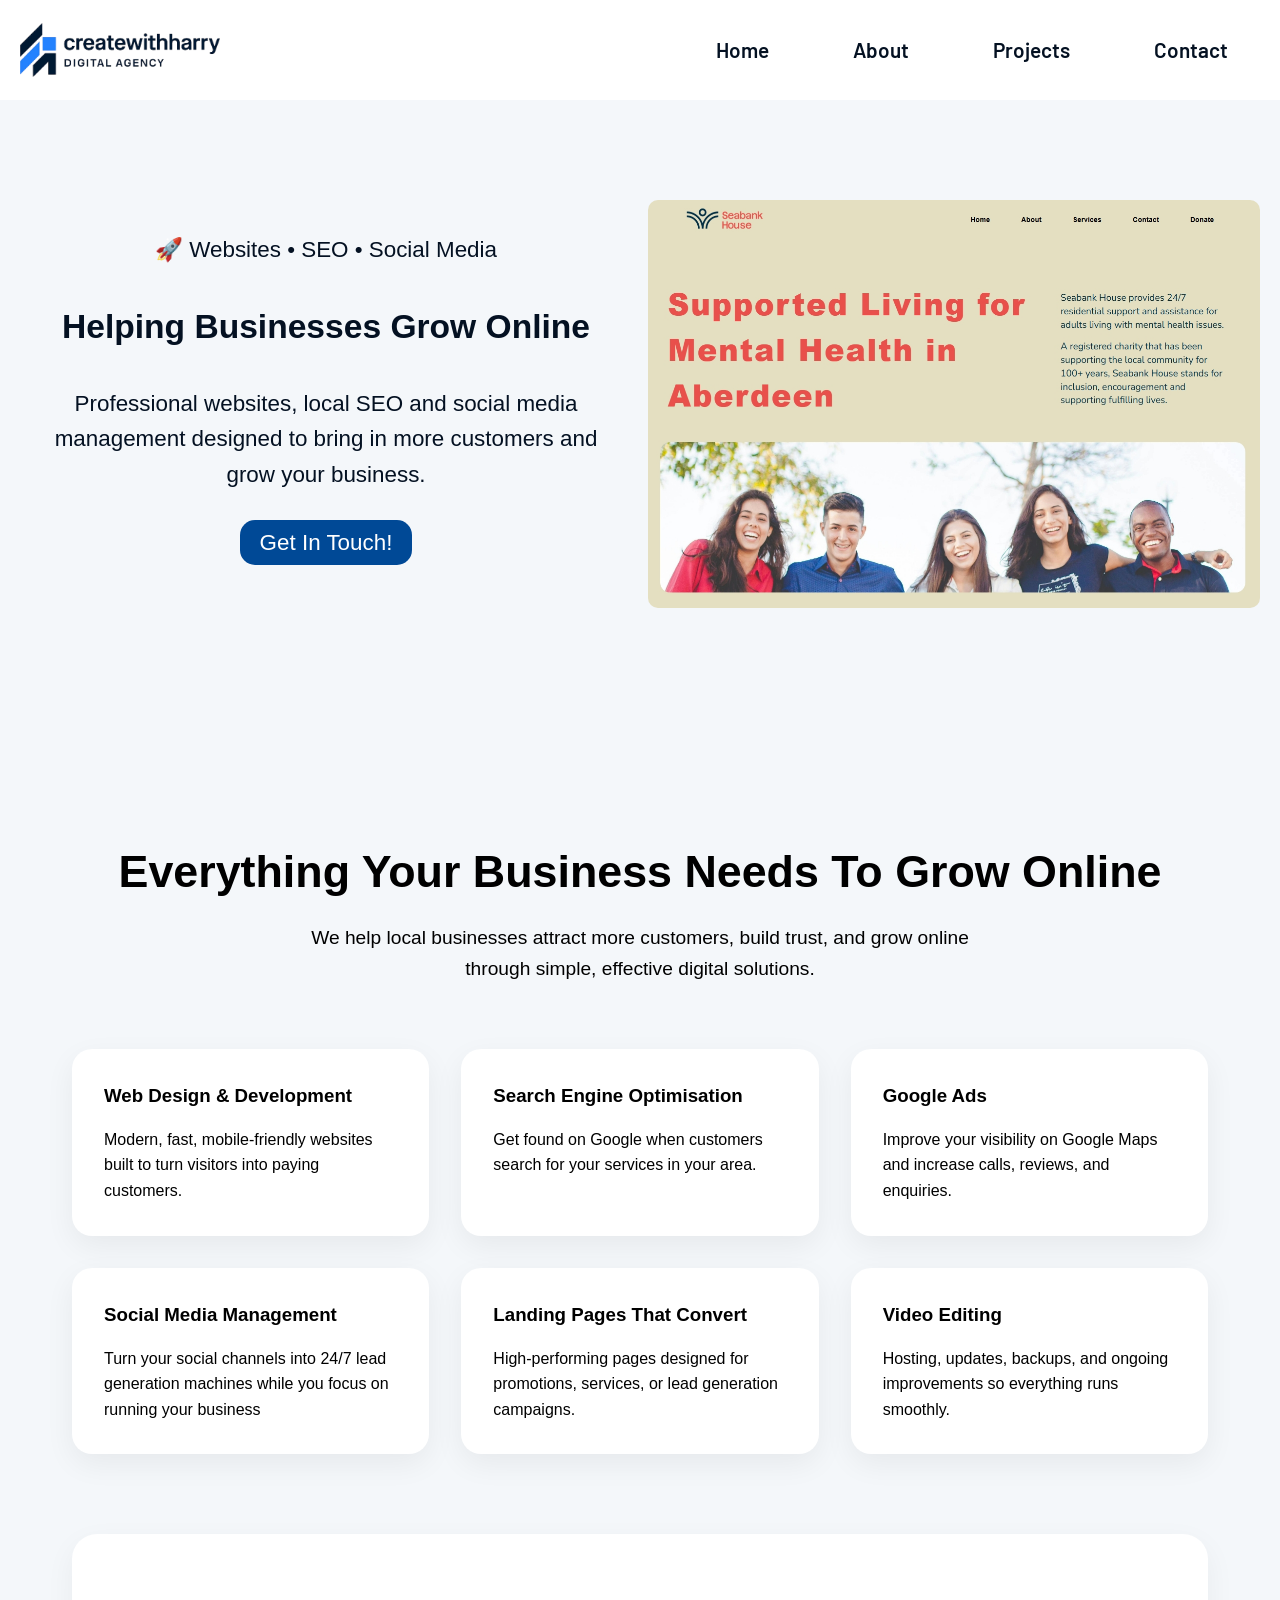
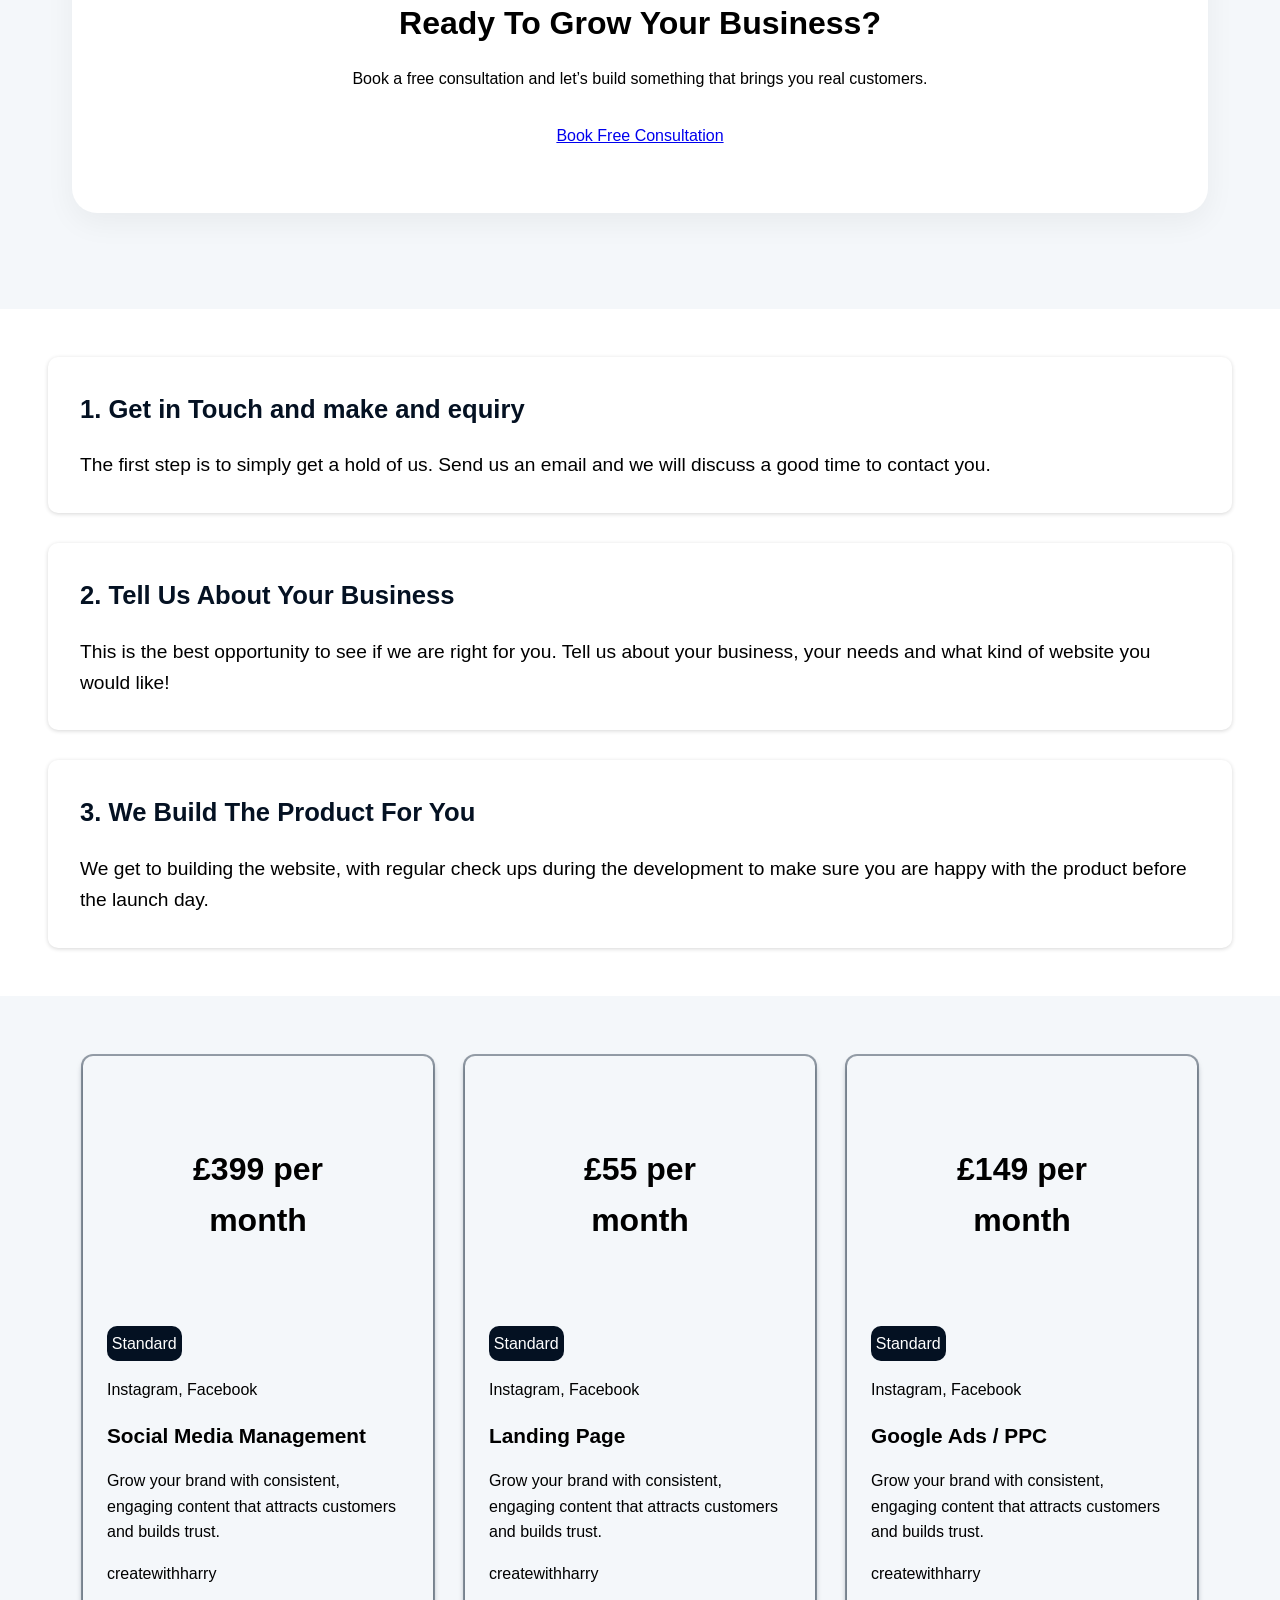
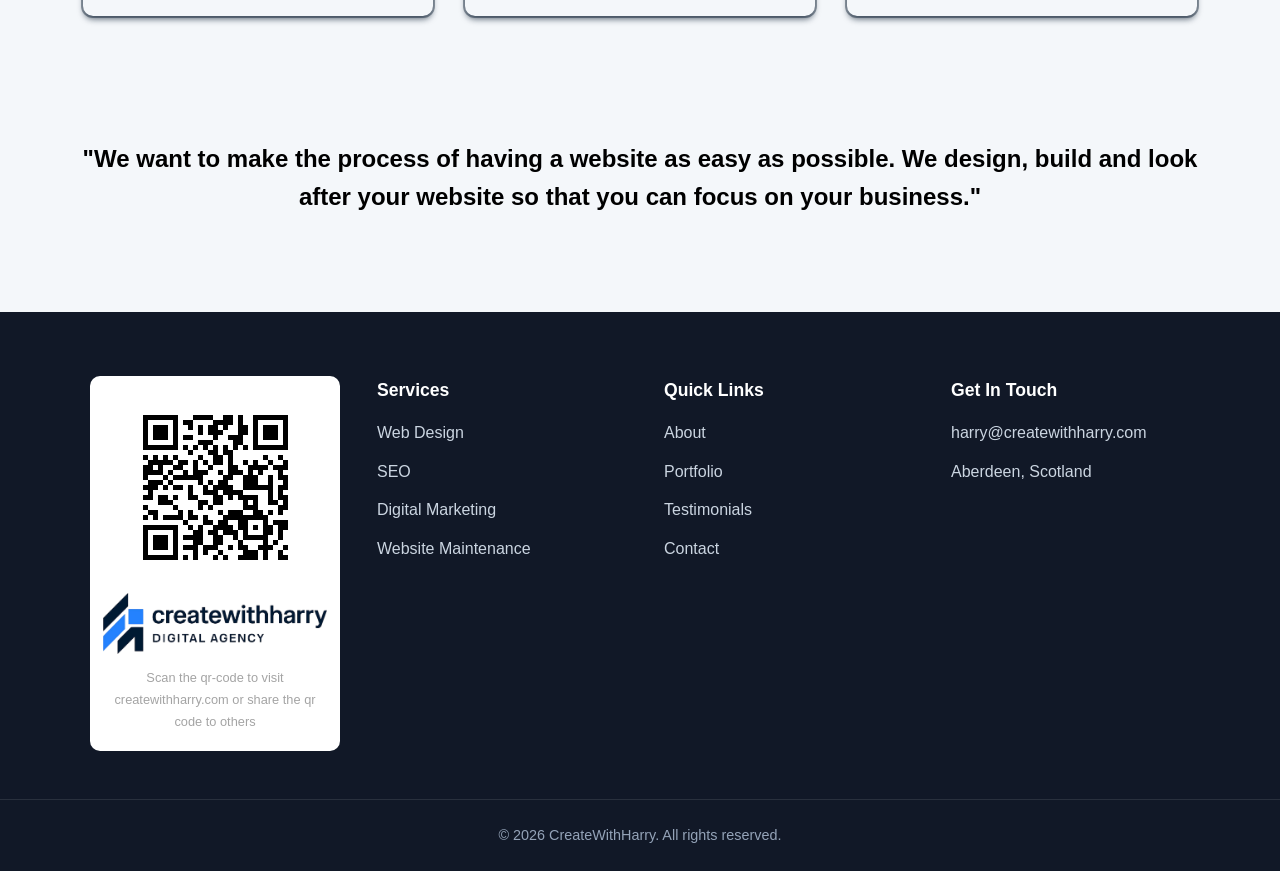
==== commit cde4a703: "services section" ====
--- a/index.html
+++ b/index.html
@@ -148,68 +148,38 @@
 
 <section class="pricing">
 
-
-
-<div class="wedding-card">
-<div class="bg-card">
-  <h3>Wedding Invite</h3>
-<h4>One Time Payment</h4>
-
-<p class="price">£99</p>
-
-<ul>
-<li>Website design</li>
-<li>Hosting included</li>
-<li>Maintenance</li>
-<li>Unlimited updates</li>
-<li>SEO Friendly</li>
-<li>Responsive Website</li>
-</ul>
-
-
-</div>
-<a class="get-started" href="#contact">Get Started</a>
-</div>
-<div class="business-card ">
-<div class="bg-card">
-
-<h3>Business Website</h3>
-<h4>Monthly Plan</h4>
-<p class="price">£35/month</p>
-
-<ul>
-<li>Website design</li>
-<li>Hosting included</li>
-<li>Maintenance</li>
-<li>Unlimited updates</li>
-<li>SEO Friendly</li>
-<li>Responsive Website</li>
-</ul>
-
-
-</div>
-<a class="get-started" href="#contact">Get Started</a>
-</div>
-<div class="price-card">
-<div class="bg-card">
-  <h3>Professional Resume</h3>
-<h4>One Time Payment</h4>
-
-<p class="price">£99</p>
-
-<ul>
-<li>Website design</li>
-<li>Hosting included</li>
-<li>Maintenance</li>
-<li>Unlimited updates</li>
-<li>SEO Friendly</li>
-<li>Responsive Website</li>
-</ul>
-
-
-</div>
-<a class="get-started" href="#contact">Get Started</a>
-</div>
+<div class="services-card">
+  <div class="services-card-frame">
+    <p>£399 per month</p>
+  </div>
+<p class="services-card-color">Standard</p>
+<p>Instagram, Facebook</p>
+<h4>Social Media Management</h4>
+<p>Grow your brand with consistent, engaging content that attracts customers and builds trust.</p>
+<p>createwithharry</p>
+</div>
+<div class="services-card">
+  <div class="services-card-frame">
+    <p>£55 per month</p>
+  </div>
+<p class="services-card-color">Standard</p>
+<p>Instagram, Facebook</p>
+<h4>Landing Page</h4>
+<p>Grow your brand with consistent, engaging content that attracts customers and builds trust.</p>
+<p>createwithharry</p>
+</div>
+<div class="services-card">
+  <div class="services-card-frame">
+    <p>£149 per month</p>
+  </div>
+<p class="services-card-color">Standard</p>
+<p>Instagram, Facebook</p>
+<h4>Google Ads / PPC</h4>
+<p>Grow your brand with consistent, engaging content that attracts customers and builds trust.</p>
+<p>createwithharry</p>
+</div>
+
+
 
 </section>
 
--- a/styles.css
+++ b/styles.css
@@ -343,6 +343,51 @@
 border-radius: 20px;
 background-color: var(--green);
 }
+
+.services-card {
+    max-width: 350px;
+    max-height: 560px;
+    text-align: left;
+    padding: 1.5rem;
+    border-radius: 10px;
+    box-shadow: rgba(6, 24, 44, 0.4) 0px 0px 0px 2px, rgba(6, 24, 44, 0.65) 0px 4px 6px -1px, rgba(255, 255, 255, 0.08) 0px 1px 0px inset;
+}
+
+.services-card p {
+    margin: 1rem 0;
+}
+.services-card h4 {
+    font-size: 1.3rem;
+    font-weight: 800;
+}
+
+.services-card-frame {
+    background: url(/images/ai-image-2.png);
+    background-size: cover;
+    font-size: 2rem;
+    font-weight: 900;
+    height: 100%;
+    width: 100%;
+    padding: 3rem;
+    border-radius: 10px;
+    text-align: center;
+}
+
+.services-card-color {
+    background-color: #041122;
+    color: white;
+    width: fit-content;
+    padding: 0.3rem;
+    border-radius: 10px;
+}
+
+
+.services-card img {
+    height: 100%;
+    width: 100%;
+    border-radius: 10px;
+}
+
 .wedding-card {
 
 padding: 1.5rem;
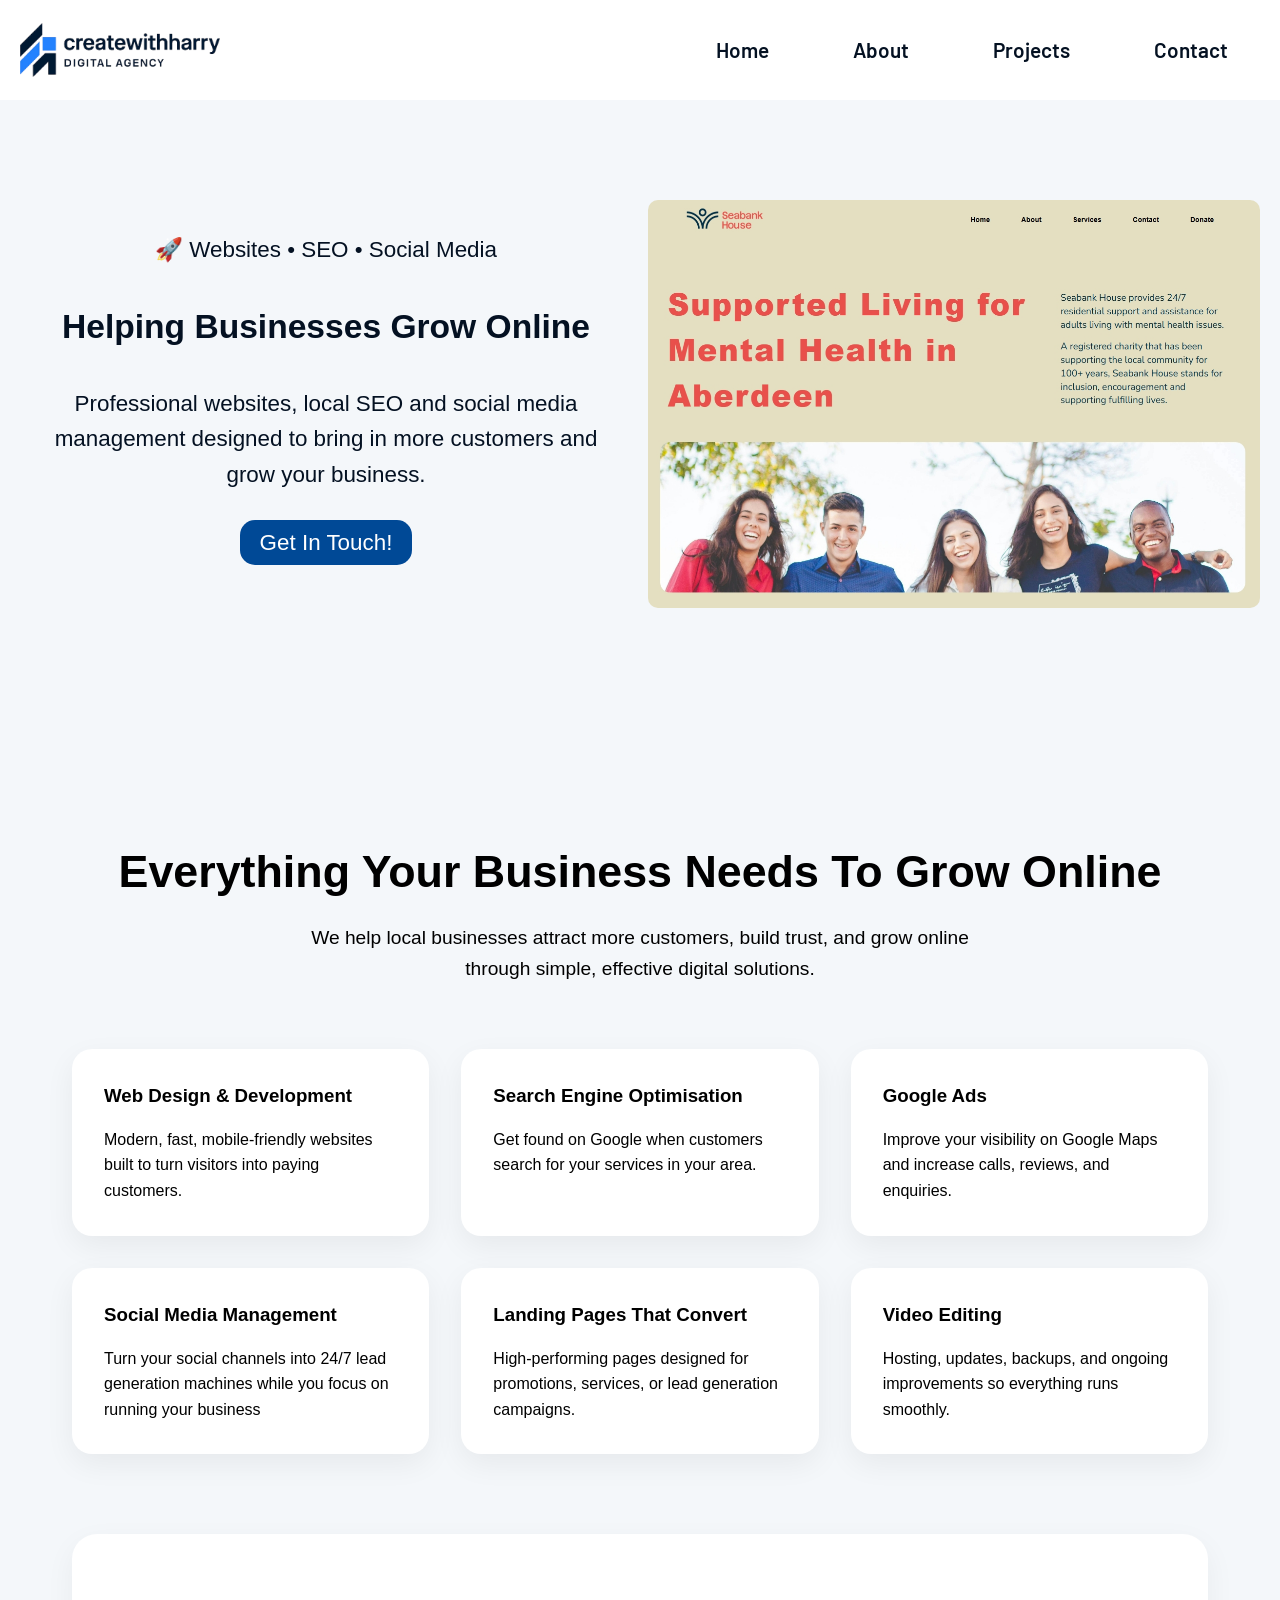
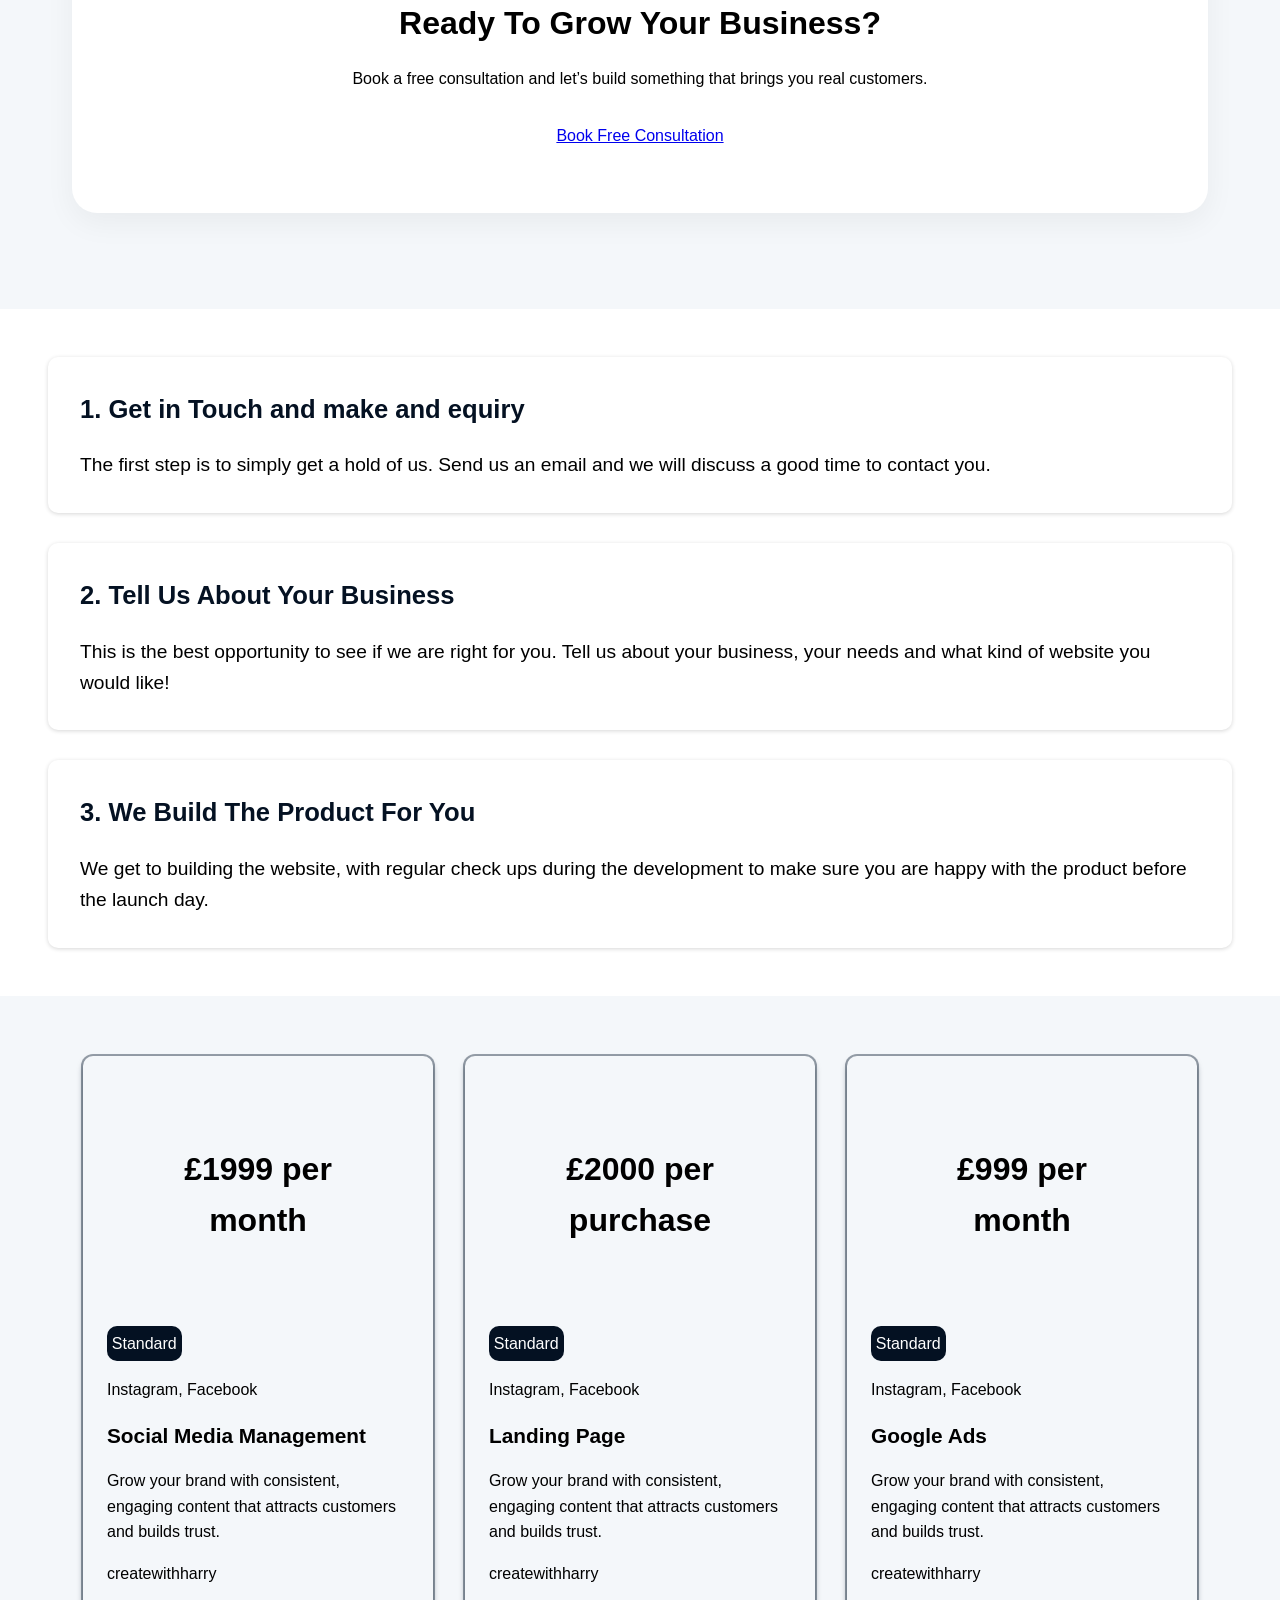
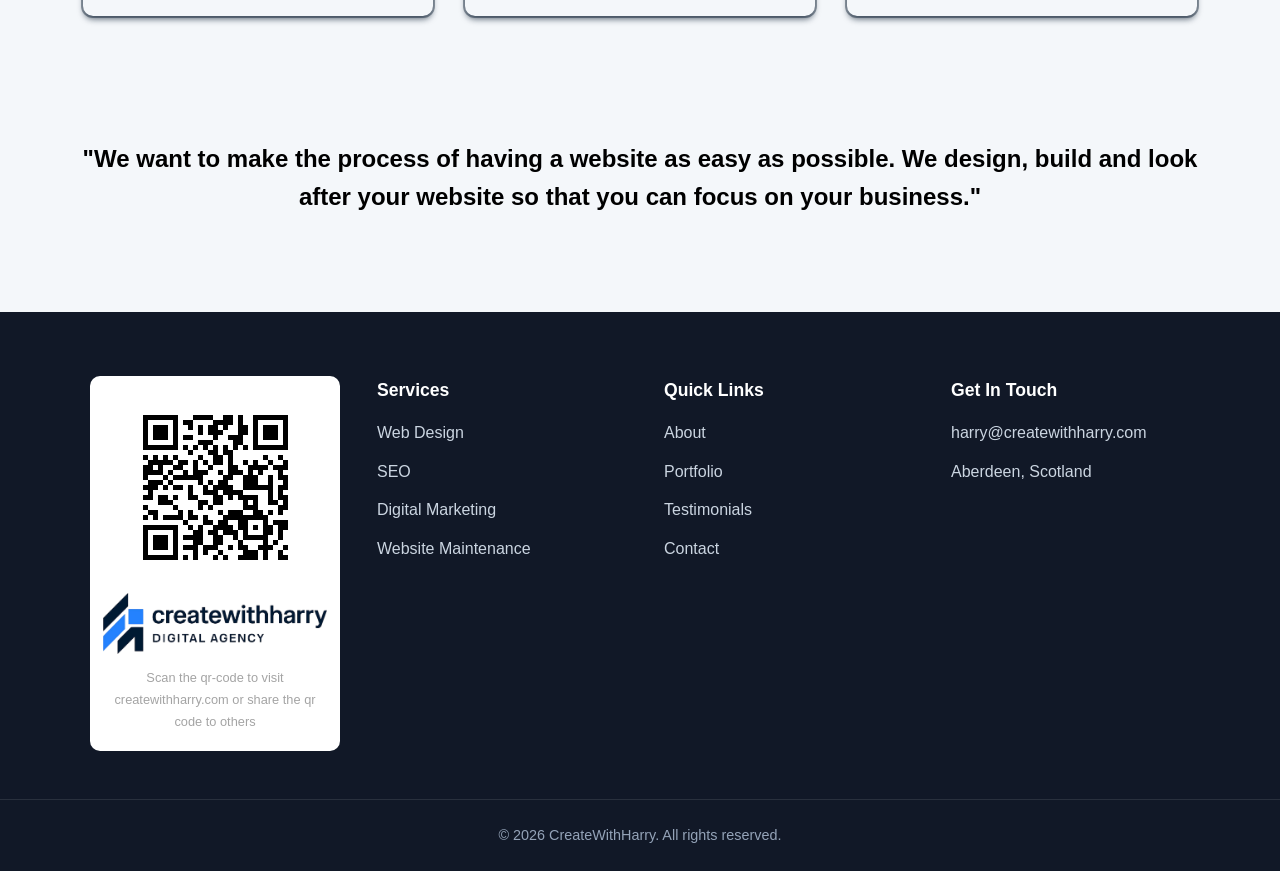
==== commit b32d6e9c: "services" ====
--- a/index.html
+++ b/index.html
@@ -150,7 +150,7 @@
 
 <div class="services-card">
   <div class="services-card-frame">
-    <p>£399 per month</p>
+    <p>£1999 per month</p>
   </div>
 <p class="services-card-color">Standard</p>
 <p>Instagram, Facebook</p>
@@ -160,7 +160,7 @@
 </div>
 <div class="services-card">
   <div class="services-card-frame">
-    <p>£55 per month</p>
+    <p>£2000 per purchase</p>
   </div>
 <p class="services-card-color">Standard</p>
 <p>Instagram, Facebook</p>
@@ -170,11 +170,11 @@
 </div>
 <div class="services-card">
   <div class="services-card-frame">
-    <p>£149 per month</p>
+    <p>£999 per month</p>
   </div>
 <p class="services-card-color">Standard</p>
 <p>Instagram, Facebook</p>
-<h4>Google Ads / PPC</h4>
+<h4>Google Ads </h4>
 <p>Grow your brand with consistent, engaging content that attracts customers and builds trust.</p>
 <p>createwithharry</p>
 </div>
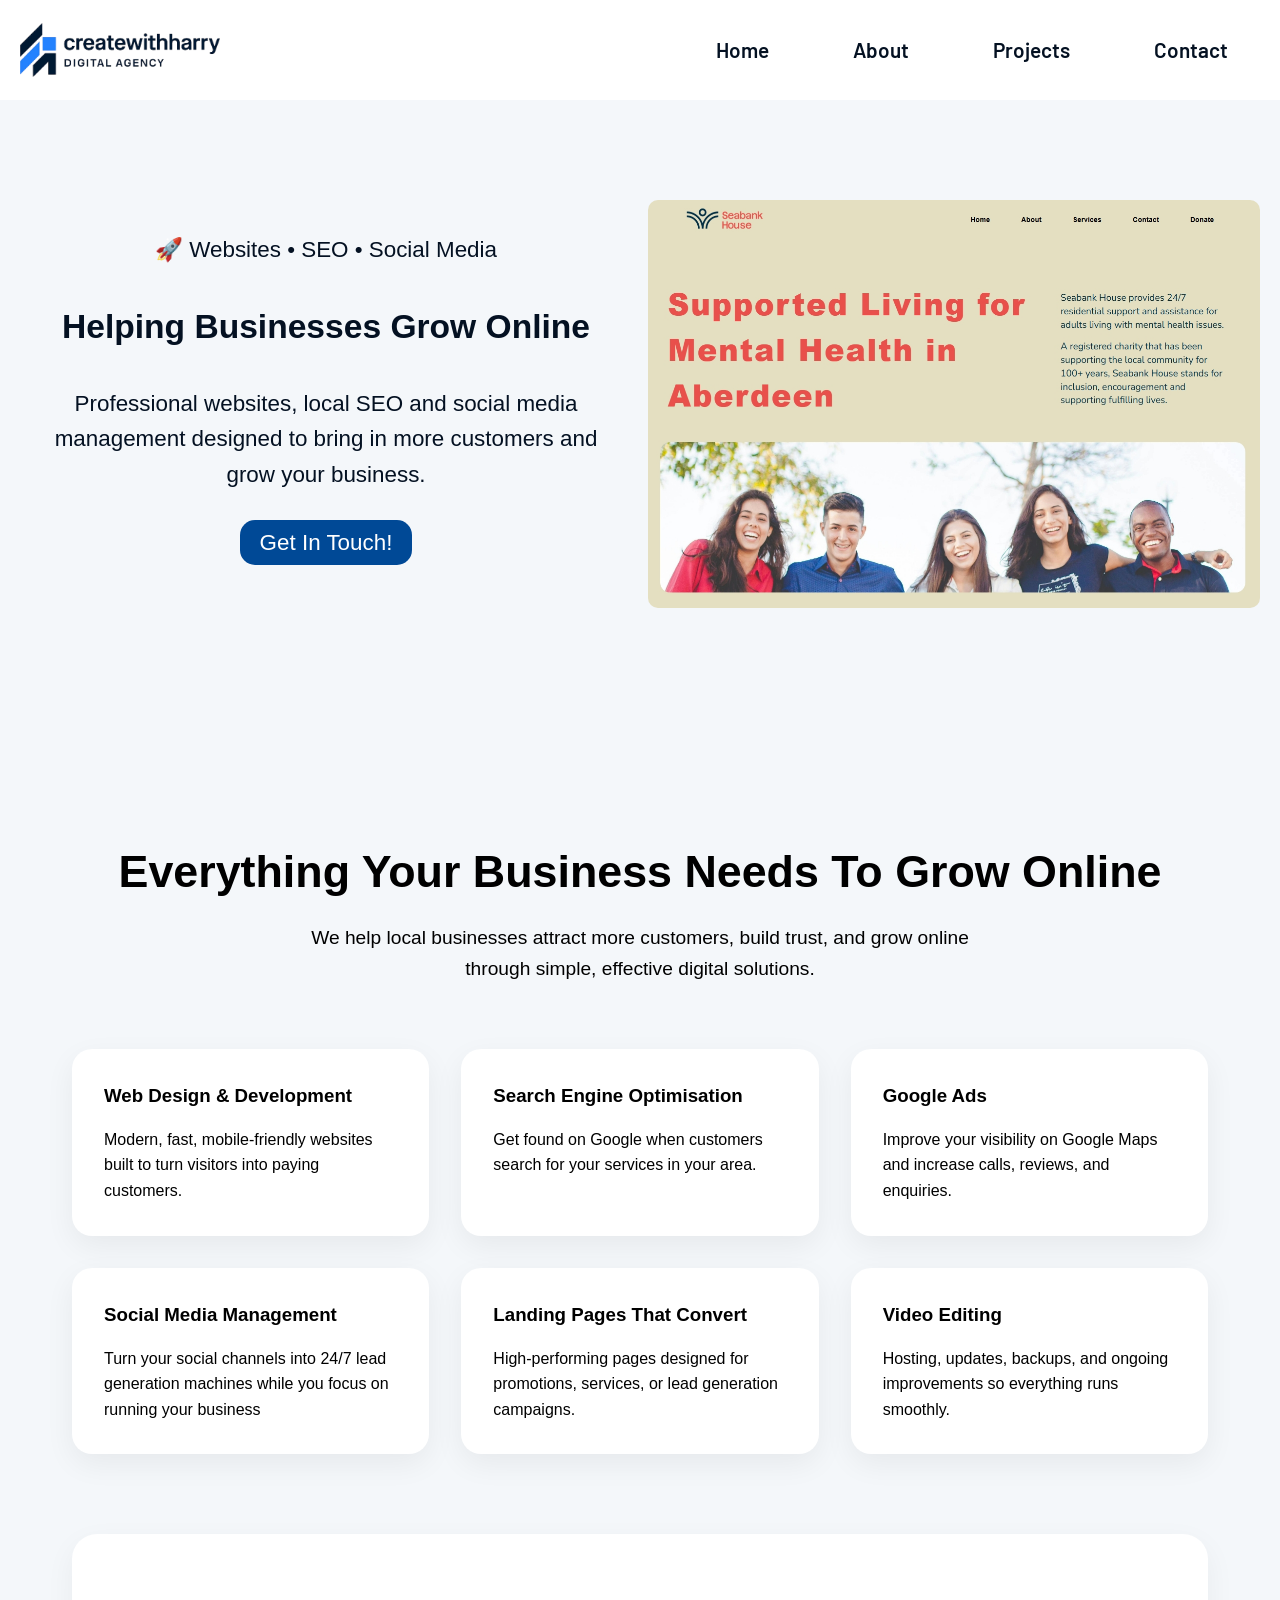
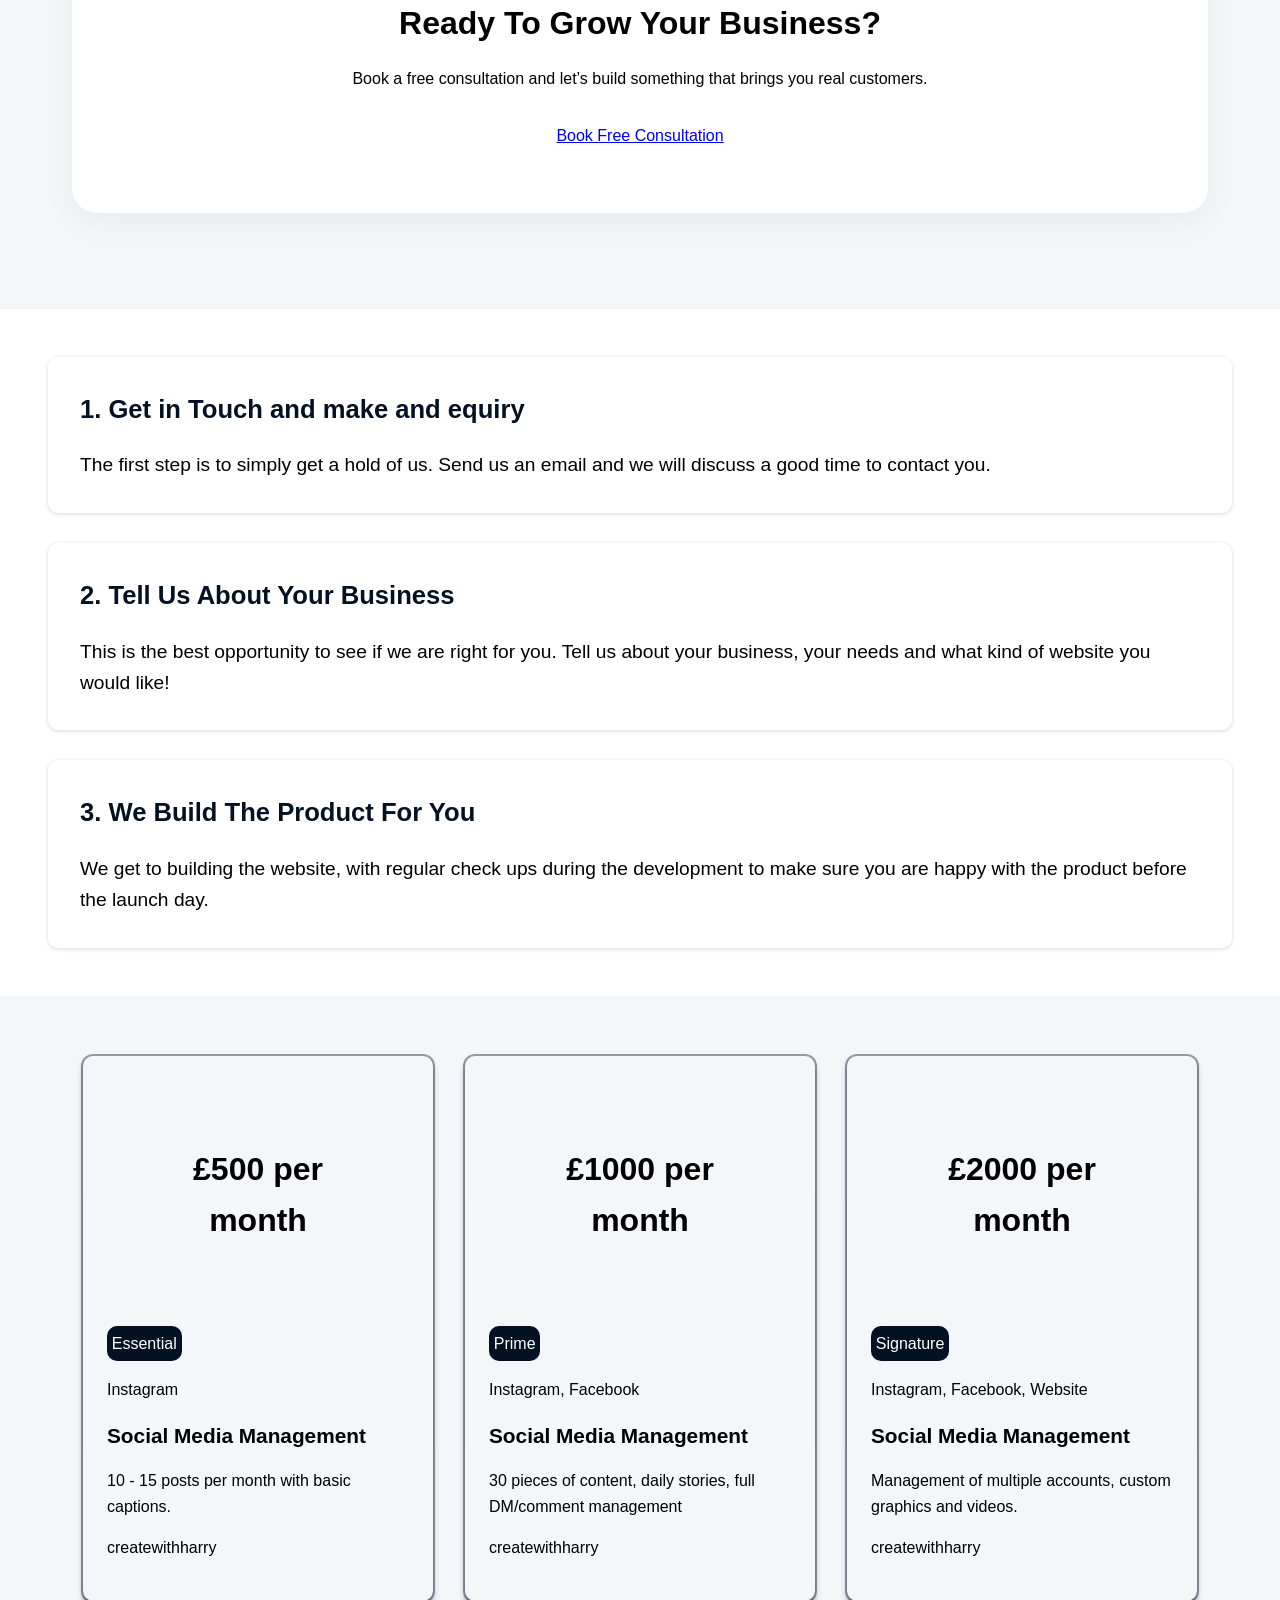
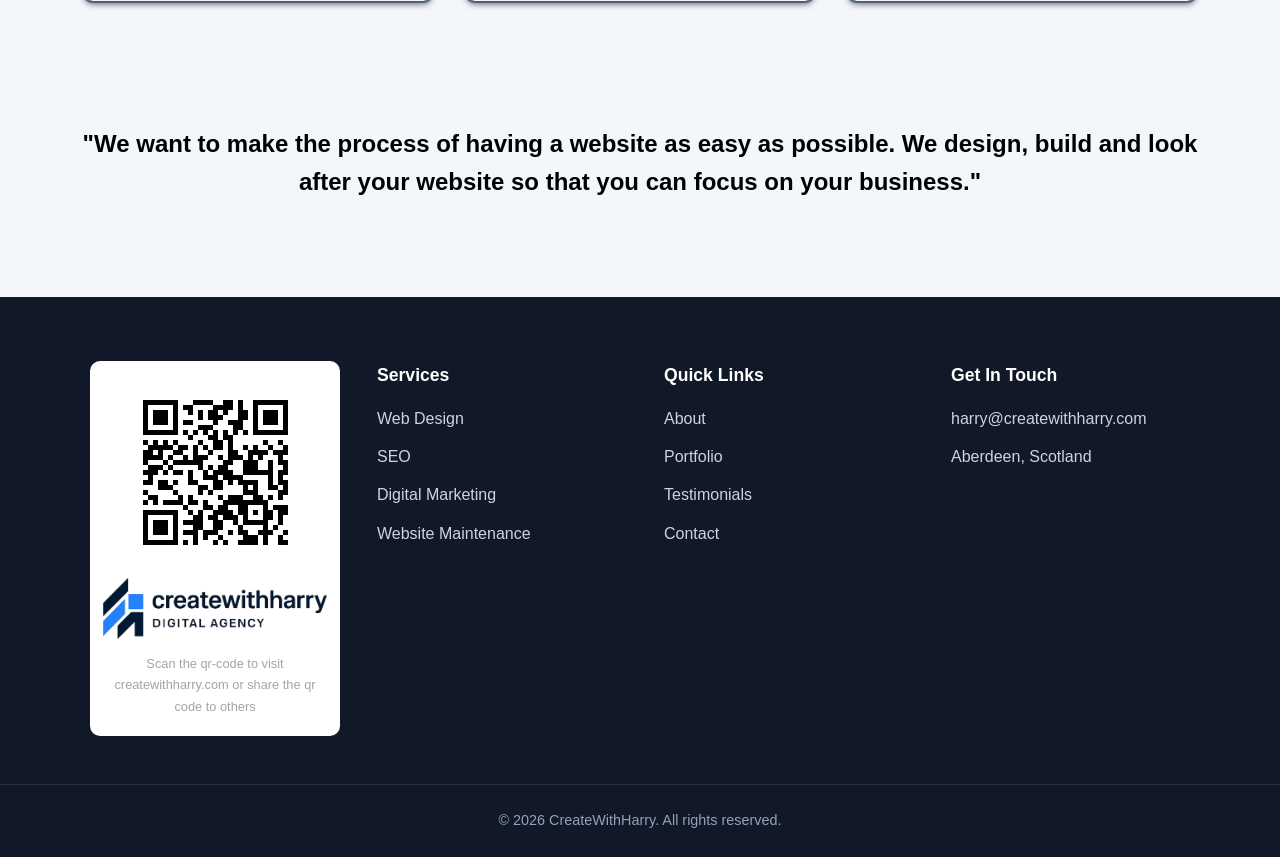
==== commit bc03363d: "tier pricing" ====
--- a/index.html
+++ b/index.html
@@ -150,32 +150,32 @@
 
 <div class="services-card">
   <div class="services-card-frame">
-    <p>£1999 per month</p>
-  </div>
-<p class="services-card-color">Standard</p>
+    <p>£500 per month</p>
+  </div>
+<p class="services-card-color">Essential</p>
+<p>Instagram</p>
+<h4>Social Media Management</h4>
+<p>10 - 15 posts per month with basic captions. </p>
+<p>createwithharry</p>
+</div>
+<div class="services-card">
+  <div class="services-card-frame">
+    <p>£1000 per month</p>
+  </div>
+<p class="services-card-color">Prime</p>
 <p>Instagram, Facebook</p>
 <h4>Social Media Management</h4>
-<p>Grow your brand with consistent, engaging content that attracts customers and builds trust.</p>
+<p>30 pieces of content, daily stories, full DM/comment management</p>
 <p>createwithharry</p>
 </div>
 <div class="services-card">
   <div class="services-card-frame">
-    <p>£2000 per purchase</p>
-  </div>
-<p class="services-card-color">Standard</p>
-<p>Instagram, Facebook</p>
-<h4>Landing Page</h4>
-<p>Grow your brand with consistent, engaging content that attracts customers and builds trust.</p>
-<p>createwithharry</p>
-</div>
-<div class="services-card">
-  <div class="services-card-frame">
-    <p>£999 per month</p>
-  </div>
-<p class="services-card-color">Standard</p>
-<p>Instagram, Facebook</p>
-<h4>Google Ads </h4>
-<p>Grow your brand with consistent, engaging content that attracts customers and builds trust.</p>
+    <p>£2000 per month</p>
+  </div>
+<p class="services-card-color">Signature</p>
+<p>Instagram, Facebook, Website</p>
+<h4>Social Media Management</h4>
+<p>Management of multiple accounts, custom graphics and videos. </p>
 <p>createwithharry</p>
 </div>
 
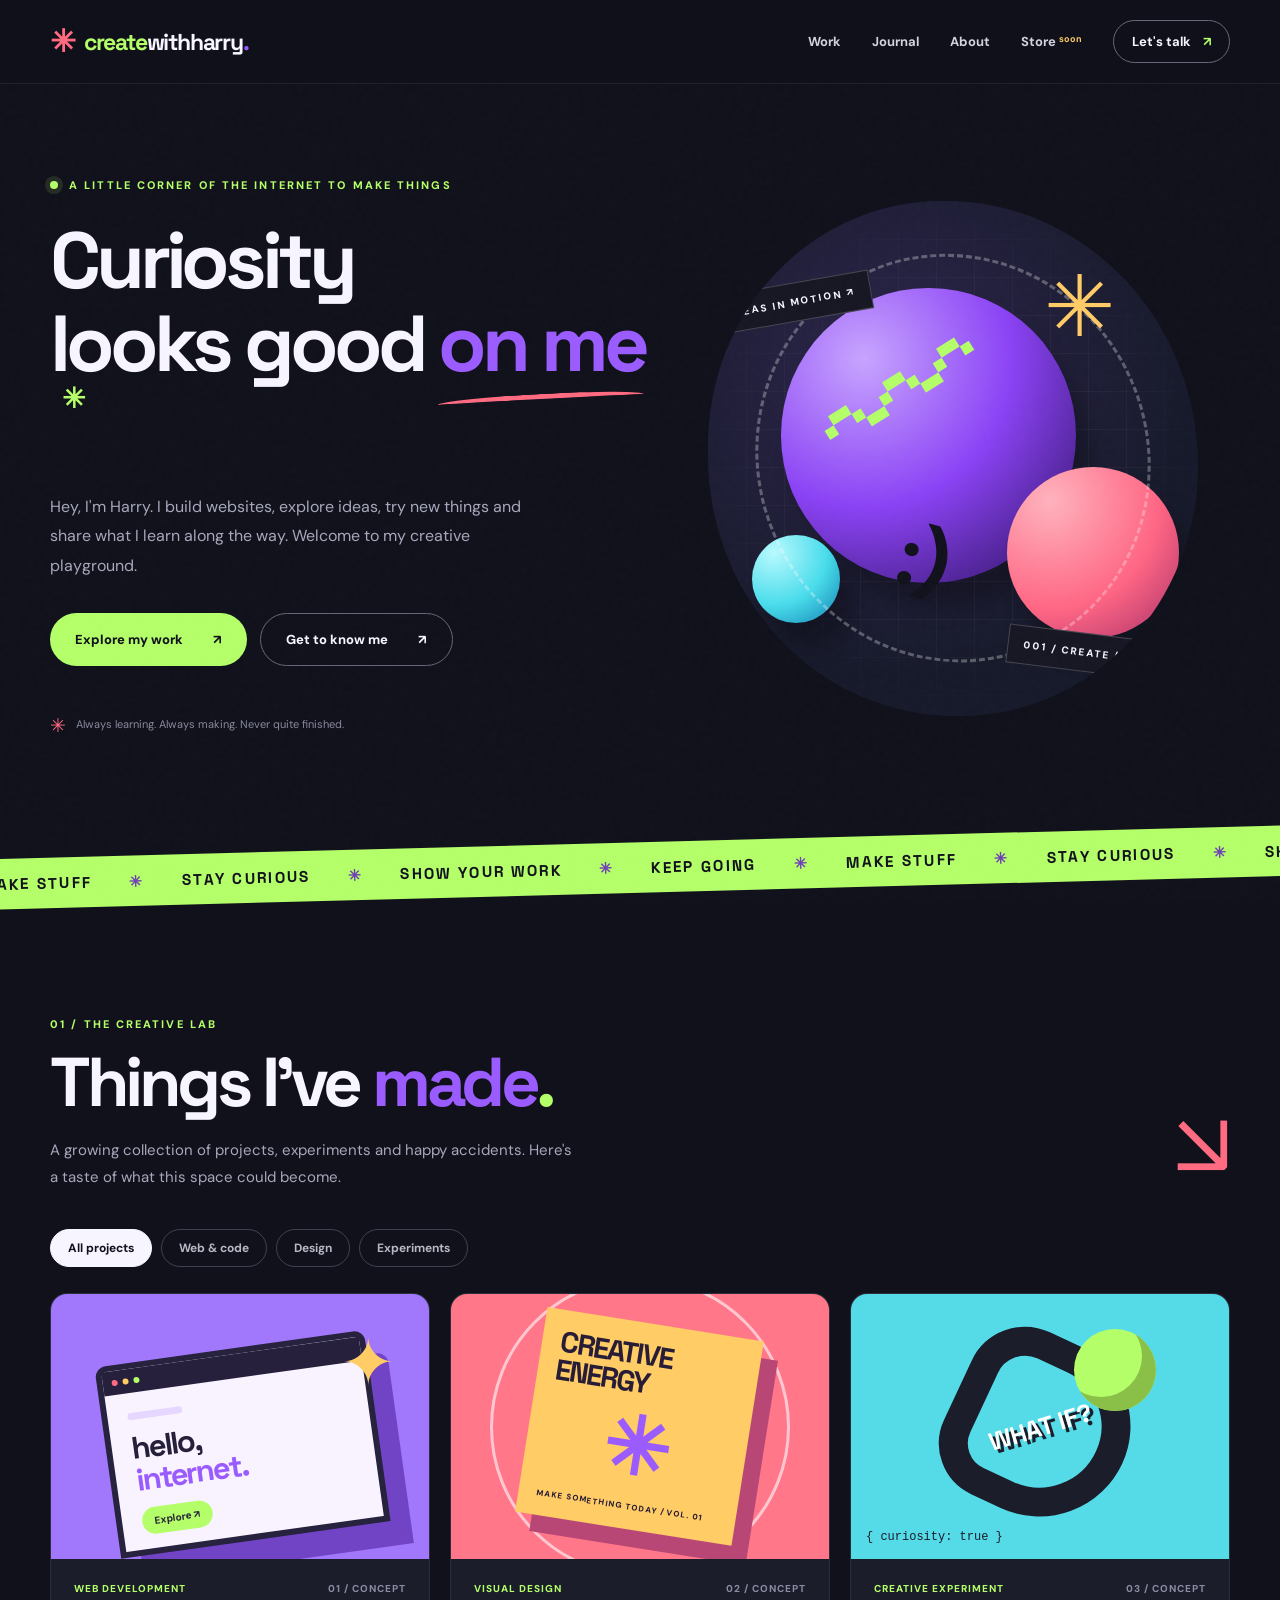
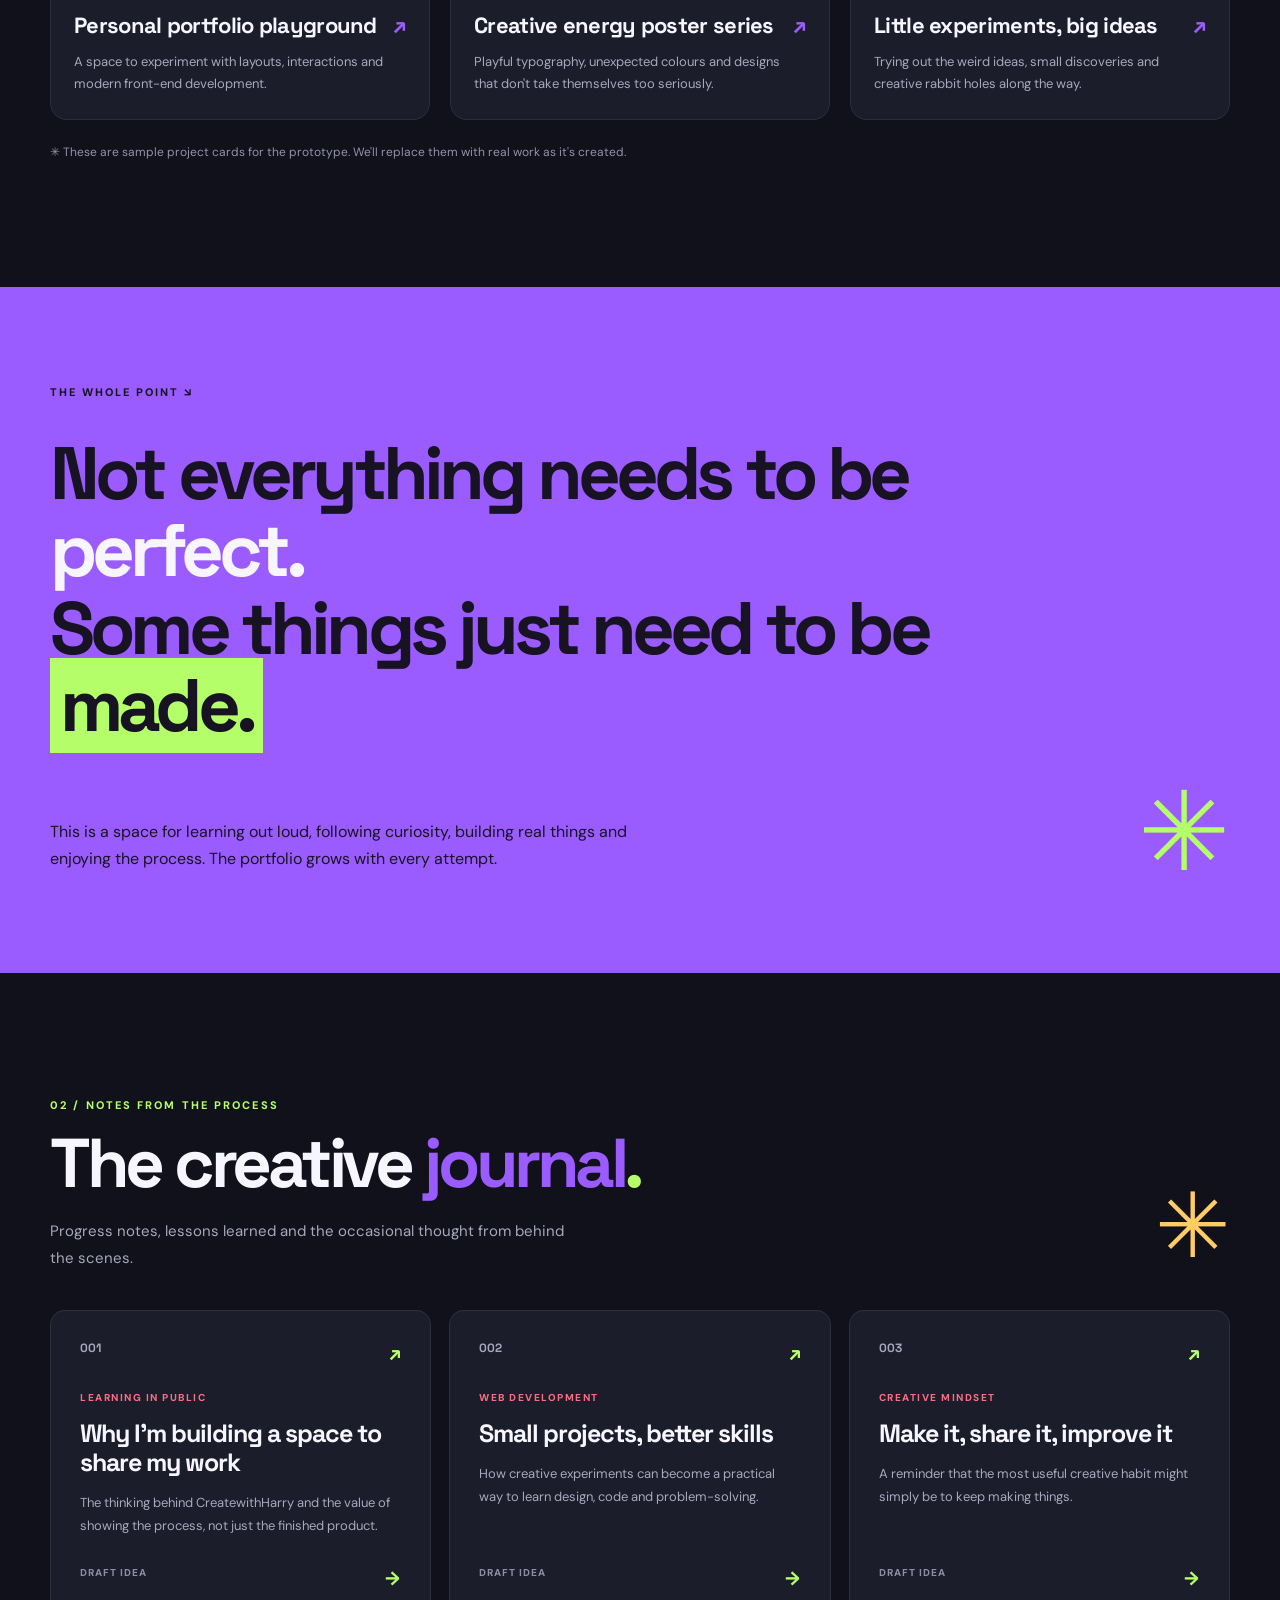
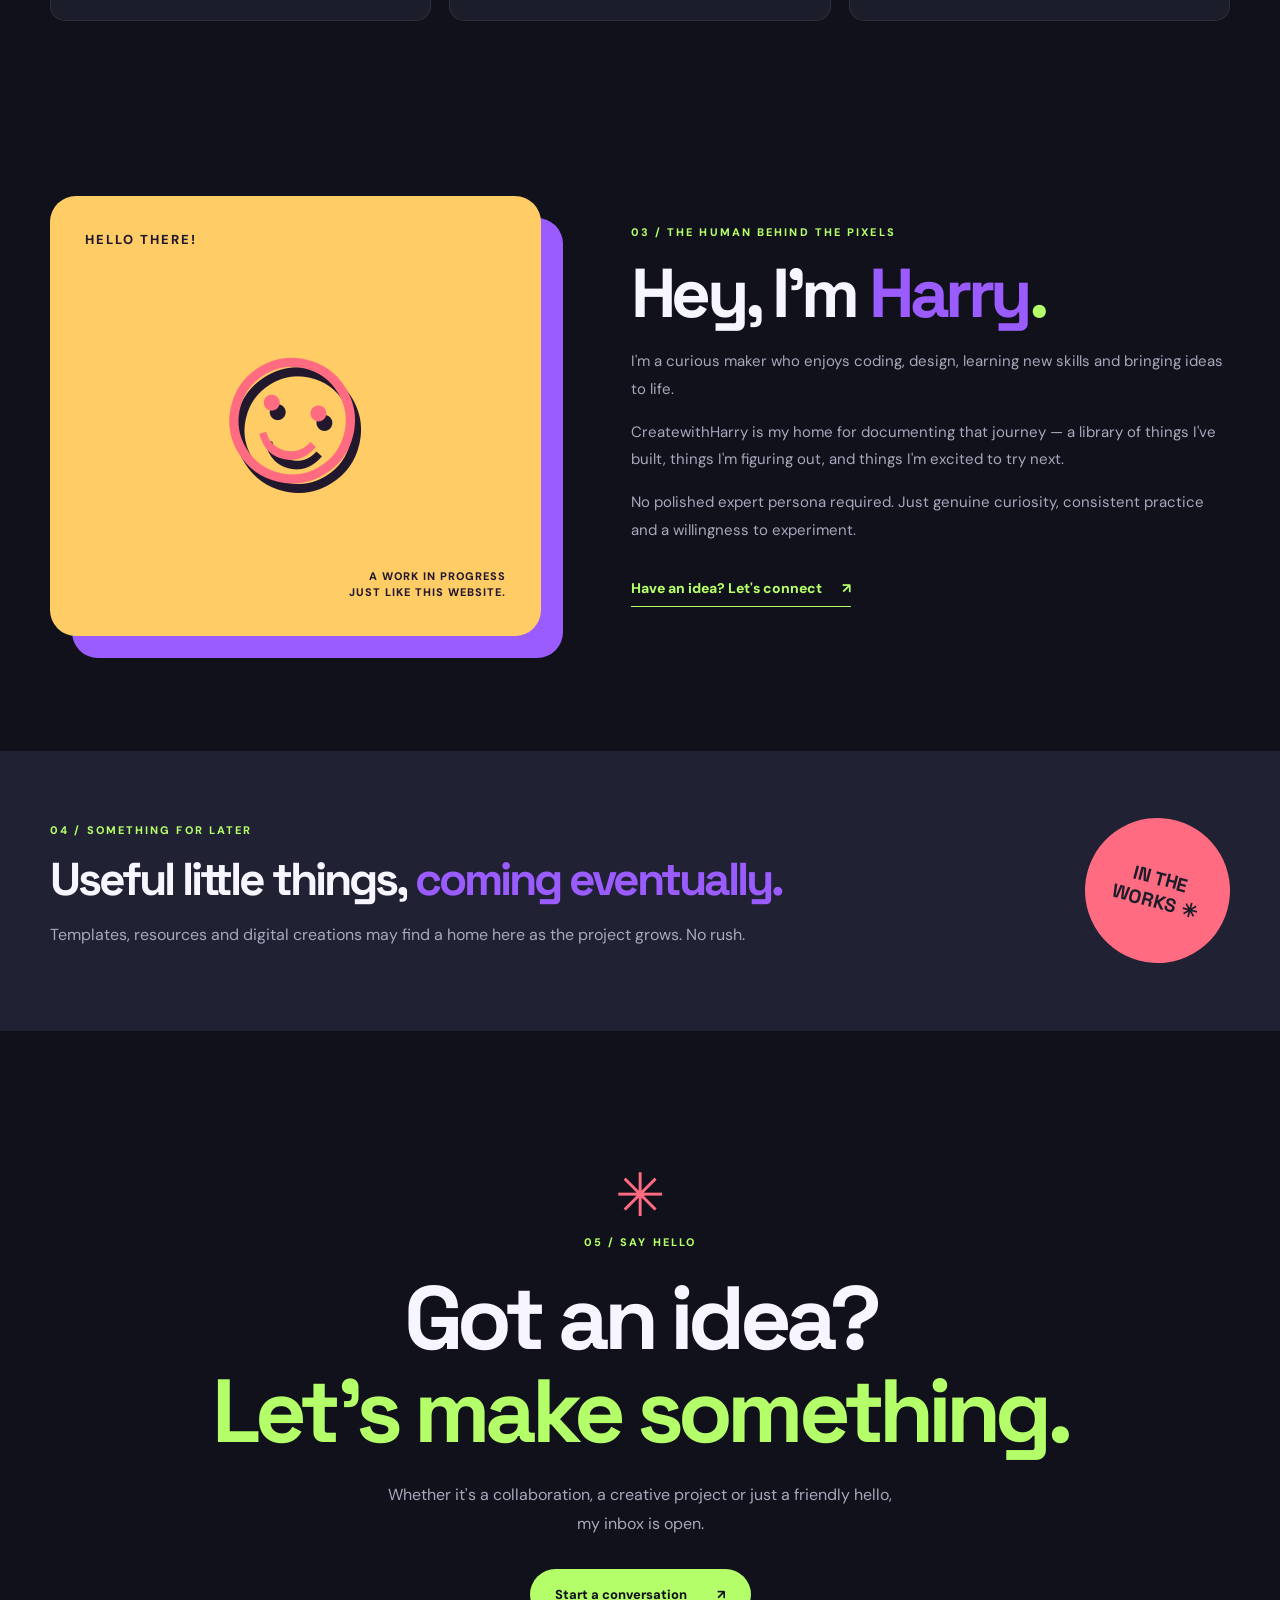
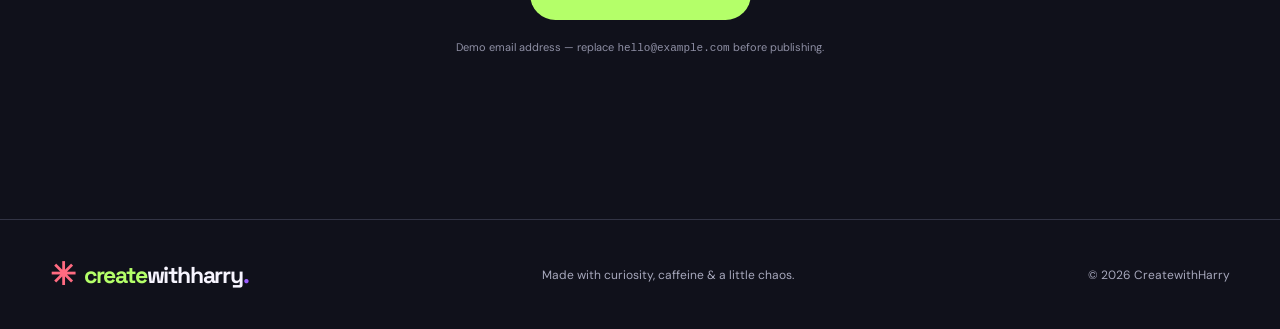
==== commit 51033cd9: "starting again" ====
--- a/index.html
+++ b/index.html
@@ -1,239 +1,57 @@
-<!DOCTYPE html>
+<!doctype html>
 <html lang="en">
 <head>
-<meta charset="UTF-8">
-<meta name="viewport" content="width=device-width, initial-scale=1.0">
-
-<title>CreateWithHarry | Web Development & Digital Marketing for Businesses</title>
-
-<meta name="description" content="Affordable websites for small businesses. £30 per month including hosting, maintenance and support.">
-
-<link rel="stylesheet" href="styles.css">
-
+  <meta charset="UTF-8" />
+  <meta name="viewport" content="width=device-width, initial-scale=1" />
+  <meta name="theme-color" content="#10111B" />
+  <meta name="description" content="CreatewithHarry — a creative playground for projects, experiments and ideas." />
+  <title>CreatewithHarry — Make stuff. Stay curious.</title>
+  <link rel="preconnect" href="https://fonts.googleapis.com">
+  <link rel="preconnect" href="https://fonts.gstatic.com" crossorigin>
+  <link href="https://fonts.googleapis.com/css2?family=DM+Sans:wght@400;500;600;700&family=Space+Grotesk:wght@400;500;600;700&display=swap" rel="stylesheet">
+  <link rel="stylesheet" href="styles.css" />
+  <script src="script.js" defer></script>
 </head>
-
 <body>
-
-<header>
-    <div class="logo">
-        <img src="/images/logo-2.png">
-        
+  <div class="noise" aria-hidden="true"></div>
+  <header class="site-header">
+    <div class="container nav-wrap">
+      <a class="brand" href="#home" aria-label="CreatewithHarry home"><span class="brand-mark">✳</span><span>create<span class="brand-white">withharry</span><span class="brand-dot">.</span></span></a>
+      <button class="menu-toggle" aria-label="Toggle navigation" aria-expanded="false" aria-controls="site-nav"><span></span><span></span></button>
+      <nav id="site-nav" class="nav" aria-label="Main navigation"><a href="#work">Work</a><a href="#journal">Journal</a><a href="#about">About</a><a href="#store">Store <span class="soon">soon</span></a><a class="nav-contact" href="#contact">Let's talk <span>↗</span></a></nav>
     </div>
-    <div class="hamburger">
-      <div class="lines"></div>
-      <div class="lines"></div>
-      <div class="lines"></div>
-      
-    </div>
-  <nav class="navbar">
-   
-    <ul>
-      <li><a href="/index.html" class="active">Home</a></li>
-      <li><a href="/about.html">About</a></li>
-      <li><a href="/projects.html">Projects</a></li>
-      <li><a href="/contact.html">Contact</a></li>
-    </ul>
-  </nav>
-</header>
-<div class="wrapper">
- 
-  
-<section class="hero">
-<div class="hero-container">
-  <p class="tagline">
-🚀 Websites • SEO • Social Media
-</p>
-<h2>Helping Businesses Grow Online</h2>
-
-<p>Professional websites, local SEO and social media management designed to bring in more customers and grow your business.</p>
-
-<a href="#contact" class="cta">Get In Touch!</a>
-</div>
-<div class="project-image-container">
-  <img src="/images/seabank.jpeg">
-</div>
-</section>
-
-<section class="services-section" id="services">
-
-<div class="section-header">
-  <h2>Everything Your Business Needs To Grow Online</h2>
-  <p>
-    We help local businesses attract more customers, build trust, and grow online through simple, effective digital solutions.
-  </p>
-</div>
-
-<div class="services-grid">
-
-  <div class="service-card">
-    <h3>Web Design & Development</h3>
-    <p>
-      Modern, fast, mobile-friendly websites built to turn visitors into paying customers.
-    </p>
-  </div>
-
-  <div class="service-card">
-    <h3>Search Engine Optimisation</h3>
-    <p>
-      Get found on Google when customers search for your services in your area.
-    </p>
-  </div>
-
-  <div class="service-card">
-    <h3>Google Ads </h3>
-    <p>
-      Improve your visibility on Google Maps and increase calls, reviews, and enquiries.
-    </p>
-  </div>
-
-  <div class="service-card">
-    <h3>Social Media Management</h3>
-    <p>
-      Turn your social channels into 24/7 lead generation machines while you focus on running your business
-    </p>
-  </div>
-
-  <div class="service-card">
-    <h3>Landing Pages That Convert</h3>
-    <p>
-      High-performing pages designed for promotions, services, or lead generation campaigns.
-    </p>
-  </div>
-
-  <div class="service-card">
-    <h3>Video Editing</h3>
-    <p>
-      Hosting, updates, backups, and ongoing improvements so everything runs smoothly.
-    </p>
-  </div>
-
-</div>
-
-<div class="services-cta">
-
-  <h3>Ready To Grow Your Business?</h3>
-  <p>
-    Book a free consultation and let’s build something that brings you real customers.
-  </p>
-
-  <a href="#contact" class="btn-primary">
-    Book Free Consultation
-  </a>
-
-</div>
-
-</section>
-
-<section class="services">
-
-
-
-<div class="service ">
-<h4>1. Get in Touch and make and equiry</h4>
-<p>The first step is to simply get a hold of us. Send us an email and we will discuss a good time to contact you.</p>
-</div>
-
-<div class="service">
-<h4>2. Tell Us About Your Business</h4>
-<p>This is the best opportunity to see if we are right for you. Tell us about your business, your needs and what kind of website you would like!</p>
-</div>
-
-<div class="service ">
-<h4>3. We Build The Product For You</h4>
-<p>We get to building the website, with regular check ups during the development to make sure you are happy with the product before the launch day. </p>
-</div>
-
-
-</section>
-
-<section class="pricing">
-
-<div class="services-card">
-  <div class="services-card-frame">
-    <p>£500 per month</p>
-  </div>
-<p class="services-card-color">Essential</p>
-<p>Instagram</p>
-<h4>Social Media Management</h4>
-<p>10 - 15 posts per month with basic captions. </p>
-<p>createwithharry</p>
-</div>
-<div class="services-card">
-  <div class="services-card-frame">
-    <p>£1000 per month</p>
-  </div>
-<p class="services-card-color">Prime</p>
-<p>Instagram, Facebook</p>
-<h4>Social Media Management</h4>
-<p>30 pieces of content, daily stories, full DM/comment management</p>
-<p>createwithharry</p>
-</div>
-<div class="services-card">
-  <div class="services-card-frame">
-    <p>£2000 per month</p>
-  </div>
-<p class="services-card-color">Signature</p>
-<p>Instagram, Facebook, Website</p>
-<h4>Social Media Management</h4>
-<p>Management of multiple accounts, custom graphics and videos. </p>
-<p>createwithharry</p>
-</div>
-
-
-
-</section>
-
-<section class="message">
-    <h2>"We want to make the process of having a website as easy as possible. We design, build and look after your 
-        website so that you can focus on your business."</h2>
-</section>
-</div>
-<footer class="footer">
-    <div class="footer-container">
-
-        <div class="footer-brand">
-           
-            <div class="qr-card">
-              <img  class="qr-img" src="/images/createwithharry-qr.png">
-              <img class="qr-logo" src="/images/logo-2.png">
-              <p>Scan the qr-code to visit createwithharry.com or share the qr code to others</p>
-            </div>
-        </div>
-
-        <div class="footer-links">
-            <h4>Services</h4>
-            <ul>
-                <li><a href="#">Web Design</a></li>
-                <li><a href="#">SEO</a></li>
-                <li><a href="#">Digital Marketing</a></li>
-                <li><a href="#">Website Maintenance</a></li>
-            </ul>
-        </div>
-
-        <div class="footer-links">
-            <h4>Quick Links</h4>
-            <ul>
-                <li><a href="#">About</a></li>
-                <li><a href="#">Portfolio</a></li>
-                <li><a href="#">Testimonials</a></li>
-                <li><a href="#">Contact</a></li>
-            </ul>
-        </div>
-
-        <div class="footer-contact">
-            <h4>Get In Touch</h4>
-            <p>harry@createwithharry.com</p>
-            <p>Aberdeen, Scotland</p>
-        </div>
-
-    </div>
-
-    <div class="footer-bottom">
-        <p>&copy; 2026 CreateWithHarry. All rights reserved.</p>
-    </div>
-</footer>
-<script src="/script.js">
-
-</script>
+  </header>
+  <main>
+    <section class="hero container" id="home">
+      <div class="hero-copy reveal">
+        <div class="eyebrow"><span class="status-dot"></span> A LITTLE CORNER OF THE INTERNET TO MAKE THINGS</div>
+        <h1>Curiosity<br>looks good <span class="scribble">on me<span class="scribble-line"></span></span><span class="heading-star">✳</span></h1>
+        <p>Hey, I'm Harry. I build websites, explore ideas, try new things and share what I learn along the way. Welcome to my creative playground.</p>
+        <div class="hero-actions"><a href="#work" class="btn btn-lime">Explore my work <span>↗</span></a><a href="#about" class="btn btn-outline">Get to know me <span>↗</span></a></div>
+        <div class="hero-footnote"><span class="mini-asterisk">✳</span> Always learning. Always making. Never quite finished.</div>
+      </div>
+      <div class="hero-art reveal" aria-label="Abstract colourful creative illustration">
+        <div class="art-grid"></div><div class="orb orb-purple"></div><div class="orb orb-pink"></div><div class="orb orb-cyan"></div><div class="art-ring"></div><div class="art-squiggle">〰</div><div class="art-flower">✳</div><div class="art-label label-top">IDEAS IN MOTION ↗</div><div class="art-label label-bottom">001 / CREATE / EXPLORE</div><div class="art-smile">:)</div>
+      </div>
+    </section>
+    <div class="ticker" aria-hidden="true"><div class="ticker-track">MAKE STUFF <span>✳</span> STAY CURIOUS <span>✳</span> SHOW YOUR WORK <span>✳</span> KEEP GOING <span>✳</span> MAKE STUFF <span>✳</span> STAY CURIOUS <span>✳</span> SHOW YOUR WORK <span>✳</span> KEEP GOING <span>✳</span></div></div>
+    <section class="section container" id="work">
+      <div class="section-top reveal"><div><div class="section-kicker">01 / THE CREATIVE LAB</div><h2>Things I've <em>made<span>.</span></em></h2><p class="section-description">A growing collection of projects, experiments and happy accidents. Here's a taste of what this space could become.</p></div><span class="section-decoration">↘</span></div>
+      <div class="filters" role="group" aria-label="Filter projects"><button class="filter active" data-filter="all" aria-pressed="true">All projects</button><button class="filter" data-filter="web" aria-pressed="false">Web & code</button><button class="filter" data-filter="design" aria-pressed="false">Design</button><button class="filter" data-filter="experiments" aria-pressed="false">Experiments</button></div>
+      <div class="projects-grid">
+        <article class="project-card reveal" data-category="web"><div class="project-visual visual-purple"><div class="mock-browser"><div class="mock-browser-top"><i></i><i></i><i></i></div><div class="mock-browser-content"><span class="mock-pill"></span><div class="mock-heading">hello,<br><b>internet.</b></div><span class="mock-button">Explore ↗</span></div></div><span class="project-visual-star">✦</span></div><div class="project-info"><div class="project-meta"><span>WEB DEVELOPMENT</span><span>01 / CONCEPT</span></div><h3>Personal portfolio playground <span>↗</span></h3><p>A space to experiment with layouts, interactions and modern front-end development.</p></div></article>
+        <article class="project-card reveal" data-category="design"><div class="project-visual visual-coral"><div class="poster"><span>CREATIVE<br>ENERGY</span><strong>✳</strong><small>MAKE SOMETHING TODAY / VOL. 01</small></div><div class="poster-orbit"></div></div><div class="project-info"><div class="project-meta"><span>VISUAL DESIGN</span><span>02 / CONCEPT</span></div><h3>Creative energy poster series <span>↗</span></h3><p>Playful typography, unexpected colours and designs that don't take themselves too seriously.</p></div></article>
+        <article class="project-card reveal" data-category="experiments"><div class="project-visual visual-cyan"><div class="experimental-shape"><div class="shape-ring"></div><div class="shape-ball"></div><span>WHAT IF?</span></div><div class="tiny-code">{ curiosity: true }</div></div><div class="project-info"><div class="project-meta"><span>CREATIVE EXPERIMENT</span><span>03 / CONCEPT</span></div><h3>Little experiments, big ideas <span>↗</span></h3><p>Trying out the weird ideas, small discoveries and creative rabbit holes along the way.</p></div></article>
+      </div>
+      <p class="prototype-note">✳ These are sample project cards for the prototype. We'll replace them with real work as it's created.</p>
+    </section>
+    <section class="manifesto"><div class="container manifesto-inner reveal"><span class="manifesto-label">THE WHOLE POINT ↘</span><h2>Not everything needs to be <span>perfect.</span><br>Some things just need to be <i>made.</i></h2><div class="manifesto-bottom"><p>This is a space for learning out loud, following curiosity, building real things and enjoying the process. The portfolio grows with every attempt.</p><span class="manifesto-icon">✳</span></div></div></section>
+    <section class="section container journal-section" id="journal"><div class="section-top reveal"><div><div class="section-kicker">02 / NOTES FROM THE PROCESS</div><h2>The creative <em>journal<span>.</span></em></h2><p class="section-description">Progress notes, lessons learned and the occasional thought from behind the scenes.</p></div><span class="section-decoration yellow">✳</span></div><div class="journal-grid"><article class="journal-card reveal"><span class="journal-index">001 <span>↗</span></span><span class="journal-category">LEARNING IN PUBLIC</span><h3>Why I'm building a space to share my work</h3><p>The thinking behind CreatewithHarry and the value of showing the process, not just the finished product.</p><span class="journal-bottom">DRAFT IDEA <span>→</span></span></article><article class="journal-card reveal"><span class="journal-index">002 <span>↗</span></span><span class="journal-category">WEB DEVELOPMENT</span><h3>Small projects, better skills</h3><p>How creative experiments can become a practical way to learn design, code and problem-solving.</p><span class="journal-bottom">DRAFT IDEA <span>→</span></span></article><article class="journal-card reveal"><span class="journal-index">003 <span>↗</span></span><span class="journal-category">CREATIVE MINDSET</span><h3>Make it, share it, improve it</h3><p>A reminder that the most useful creative habit might simply be to keep making things.</p><span class="journal-bottom">DRAFT IDEA <span>→</span></span></article></div></section>
+    <section class="section container about-section" id="about"><div class="about-art reveal"><div class="about-art-inner"><span class="about-art-hello">HELLO THERE!</span><span class="about-art-symbol">☺</span><span class="about-art-caption">A WORK IN PROGRESS<br>JUST LIKE THIS WEBSITE.</span></div></div><div class="about-copy reveal"><div class="section-kicker">03 / THE HUMAN BEHIND THE PIXELS</div><h2>Hey, I'm <em>Harry<span>.</span></em></h2><p>I'm a curious maker who enjoys coding, design, learning new skills and bringing ideas to life.</p><p>CreatewithHarry is my home for documenting that journey — a library of things I've built, things I'm figuring out, and things I'm excited to try next.</p><p>No polished expert persona required. Just genuine curiosity, consistent practice and a willingness to experiment.</p><a class="text-link" href="#contact">Have an idea? Let's connect <span>↗</span></a></div></section>
+    <section class="store-strip" id="store"><div class="container store-inner reveal"><div><span class="section-kicker">04 / SOMETHING FOR LATER</span><h2>Useful little things, <em>coming eventually.</em></h2><p>Templates, resources and digital creations may find a home here as the project grows. No rush.</p></div><span class="store-sticker">IN THE<br>WORKS ✳</span></div></section>
+    <section class="contact-section container reveal" id="contact"><div class="contact-spark">✳</div><div class="section-kicker">05 / SAY HELLO</div><h2>Got an idea?<br><span>Let's make something.</span></h2><p>Whether it's a collaboration, a creative project or just a friendly hello, my inbox is open.</p><a class="btn btn-lime" href="mailto:hello@example.com?subject=Hello%20CreatewithHarry">Start a conversation <span>↗</span></a><p class="email-warning">Demo email address — replace <code>hello@example.com</code> before publishing.</p></section>
+  </main>
+  <footer class="footer"><div class="container footer-inner"><a class="brand" href="#home"><span class="brand-mark">✳</span><span>create<span class="brand-white">withharry</span><span class="brand-dot">.</span></span></a><p>Made with curiosity, caffeine & a little chaos.</p><span>© <span id="year"></span> CreatewithHarry</span></div></footer>
+  <button class="back-top" aria-label="Back to top">↑</button>
 </body>
-</html>+</html>
--- a/styles.css
+++ b/styles.css
@@ -1,805 +1 @@
-@import url('https://fonts.googleapis.com/css2?family=Barlow:ital,wght@0,100;0,200;0,300;0,400;0,500;0,600;0,700;0,800;0,900;1,100;1,200;1,300;1,400;1,500;1,600;1,700;1,800;1,900&display=swap');
-
-:root {
-    --black: #000000; /* */
-    --white: #ffffff;
-    --blue: #004996;
-    --red: #e63027;
-    --yellow: #ffd400;
-    --neon-green: #00ff37;
-    --cyan: #00ffff;
-    --magenta: #ff00ff;
-
-    /*new colours */
-    --navy-blue: #041122;
-    --green:  #259073;
-    --light-green: #7FDA89;
-    --cream-yellow: #E6F99D;
-}
-
-* {
-    box-sizing: border-box;
-    padding: 0;
-    margin: 0;
-}
-
-.logo img {
-    
-    width: 200px;
-}
-
-.logo {
-    display: flex;
-    justify-content: center;
-    align-items: center;
-}
-
-.wrapper {
-    max-width: 1500px;
-    margin: 0 auto;
-}
-
-
-body {
-  background-color: #F4F7FA;
-font-family: Arial, sans-serif;
-margin:0 auto;
-line-height:1.6;
-
-
-}
-
-header {
-    height: 100px;
-background-color: white;
-padding:20px;
-display: flex;
-align-items: center;
-justify-content: space-between;
- font-family: "Barlow", sans-serif;
- color: #1a1a1a;
- header {
-  box-shadow: 0 4px 20px rgba(15, 23, 42, 0.06);
-}
-}
-
-nav {
-display:flex;
-justify-content:space-between;
-align-items:center;
-}
-
-nav ul {
-display:flex;
-gap:20px;
-list-style:none;
-}
-
-nav ul li a {
-    color: #041122;
-    font-size: 1.3rem;
-    padding: 1rem 2rem;
-    border-radius: 20px;
-    text-decoration: none;
-    font-weight: 600;
-}
-nav ul li a:hover {
-    color: white;
-    background-color: var(--navy-blue);
-    font-size: 1.3rem;
-}
-
-.hamburger {
-    display: none;
-}
-
-@media only screen and (max-width: 850px) {
-    
-.hamburger {
-    display: block;
-}
-
-.lines {
-    width: 30px;
-    height: 5px;
-    background: #000000;
-    margin: 5px;
-    border-radius: 10px;
-}
-
-.navbar {
-    position: absolute;
-    top: 100px;
-    background: #f8fafc;
-    width: 100vw;
-    left: 0;
-    right: 0;
-    overflow-x: hidden;
-    height: 0;
-}
-
-.navbar ul {
-    display: block;
-    text-align: center;
-    margin: 0 auto;
-    opacity: 0;
-}
-
-.navbar ul li {
-    margin: 30px;
-}
-
-.navbar.active {
-    height: 300px;
-}
-
-.navbar.active ul {
-    opacity: 1;
-}
-
-}
-
-
-.hero {
-
-    display: grid;
-    gap: 1rem;
-    grid-template-columns: 1fr 1fr; 
-   /* grid-template-columns: repeat(auto-fit, minmax(300px, 1fr)); */
-padding:100px 20px;
-text-align:center;
-font-size: 1.4rem;
-margin-bottom: 2rem;
-color: var(--navy-blue);
-background:url(/images/ai-image-2.png);
-background-size: cover;
-background-position: right;
-}
-
-.hero p {
-    margin: 2rem;
-}
-
-.project-image-container img {
-    max-height: 500px;
-    max-width: 700px;
-    height: 100%;
-    width: 100%;
-    border-radius: 10px;
-}
-
-.hero-wrapper {
-    width: 100%;
-    background:url(/images/ai-image-2.png);
-background-size: cover;
-}
-
-@media only screen and (max-width: 1000px) {
-    .hero {
-        
-    display: grid;
-    gap: 1rem;
-    grid-template-columns: 1fr; 
-   /* grid-template-columns: repeat(auto-fit, minmax(300px, 1fr)); */
-padding:100px 20px;
-text-align:center;
-font-size: 1.4rem;
-margin-bottom: 2rem;
-color: var(--navy-blue);
-
-}
-.hero-container {
-    margin-bottom: 3rem;
-}
-    }
-
-
-
-
-.cta {
-background: var(--blue);
-color: white;
-padding:10px 20px;
-text-decoration:none;
-border-radius: 15px;
-
-
-}
-.cta:hover {
-background: var(--navy-blue);
-
-
-
-
-}
-
-.services-section {
-    max-width: 1200px;
-    margin: 0 auto;
-    padding: 6rem 2rem;
-}
-
-.section-header {
-    text-align: center;
-    margin-bottom: 4rem;
-}
-
-.section-header h2 {
-    font-size: 2.8rem;
-    margin-bottom: 1rem;
-}
-
-.section-header p {
-    max-width: 700px;
-    margin: 0 auto;
-    color: var(--muted);
-    font-size: 1.2rem;
-}
-
-.services-grid {
-    display: grid;
-    grid-template-columns: repeat(auto-fit, minmax(280px, 1fr));
-    gap: 2rem;
-}
-
-.service-card {
-    background: white;
-    padding: 2rem;
-    border-radius: 20px;
-
-    box-shadow: 0 10px 30px rgba(0,0,0,0.06);
-
-    transition: 0.3s ease;
-}
-
-.service-card:hover {
-    transform: translateY(-6px);
-    box-shadow: 0 15px 40px rgba(0,0,0,0.08);
-}
-
-.service-card h3 {
-    margin-bottom: 1rem;
-    color: var(--primary);
-}
-
-.service-card p {
-    color: var(--muted);
-    line-height: 1.6;
-}
-
-.services-cta {
-    text-align: center;
-    margin-top: 5rem;
-    padding: 4rem 2rem;
-    background: white;
-    border-radius: 25px;
-
-    box-shadow: 0 10px 30px rgba(0,0,0,0.05);
-}
-
-.services-cta h3 {
-    font-size: 2rem;
-    margin-bottom: 1rem;
-}
-
-.services-cta p {
-    color: var(--muted);
-    margin-bottom: 2rem;
-}
-
-
-
-.services {
-    padding: 3rem;
-display:flex;
-flex-direction: column;
-background: url(/images/Gemini_Generated_Image_n97kg5n97kg5n97k.png);
-background-position: bottom;
-justify-content:space-around;
-gap:30px;
-font-size: 1.2rem;
-background-color: white;
-margin: 0 auto;
-
-}
-.service {
-    box-shadow: rgba(0, 0, 0, 0.16) 0px 1px 4px;
-    padding: 2rem;
-    border-radius: 10px;
-    background-color: white;
-}
-
-.service h4 {
-    color: var(--navy-blue);
-    margin-bottom: 1.3rem;
-    font-size: 1.6rem;
-}
-
-.price-card  {
-    background-color: #000000;
-}
-
-
-.pricing {
-text-align:center;
-padding:60px;
-display: flex;
-flex-wrap: wrap;
-margin: 0 auto;
-justify-content: center;
-align-items: center;
-gap: 2rem;
-}
-
-.pricing h3 {
-    font-size: 2rem;
-}
-
-.price-card {
-
-padding: 1.5rem;
-max-width:300px;
-margin: 3rem auto;
-border-radius: 20px;
-background-color: var(--green);
-}
-
-.services-card {
-    max-width: 350px;
-    max-height: 560px;
-    text-align: left;
-    padding: 1.5rem;
-    border-radius: 10px;
-    box-shadow: rgba(6, 24, 44, 0.4) 0px 0px 0px 2px, rgba(6, 24, 44, 0.65) 0px 4px 6px -1px, rgba(255, 255, 255, 0.08) 0px 1px 0px inset;
-}
-
-.services-card p {
-    margin: 1rem 0;
-}
-.services-card h4 {
-    font-size: 1.3rem;
-    font-weight: 800;
-}
-
-.services-card-frame {
-    background: url(/images/ai-image-2.png);
-    background-size: cover;
-    font-size: 2rem;
-    font-weight: 900;
-    height: 100%;
-    width: 100%;
-    padding: 3rem;
-    border-radius: 10px;
-    text-align: center;
-}
-
-.services-card-color {
-    background-color: #041122;
-    color: white;
-    width: fit-content;
-    padding: 0.3rem;
-    border-radius: 10px;
-}
-
-
-.services-card img {
-    height: 100%;
-    width: 100%;
-    border-radius: 10px;
-}
-
-.wedding-card {
-
-padding: 1.5rem;
-max-width:300px;
-margin: 3rem auto;
-border-radius: 20px;
-background-color: var(--cream-yellow);
-
-}
-.business-card {
-
-padding: 1.5rem;
-max-width:300px;
-margin: 3rem auto;
-border-radius: 20px;
-background-color: var(--light-green);
-}
-
-.price-card ul li {
-    list-style-type: none;
-}
-.business-card ul li {
-    list-style-type: none;
-}
-.wedding-card ul li {
-    list-style-type: none;
-}
-
-.bg-card {
-    background-color: var(--white);
-    border-radius: 20px;
-    padding: 30px;
-    color: var(--black);
-    margin-bottom: 2rem;
-}
-
-.get-started {
-    background-color: var(--light-green);
-    padding: 1rem 2rem;
-    color: var(--black);
-    border-radius: 20px;
-    text-decoration: none;
-}
-
-.get-started:hover {
-    background: rgb(186, 0, 0);
-}
-
-.price {
-font-size:32px;
-font-weight:bold;
-}
-
-.message {
-    text-align: center;
-    margin: 4rem;
-}
-
-
-.about-section {
-    text-align: center;
-    padding: 6rem;
-    max-width: 1000px;
-    margin: 0 auto;
-    font-size: 1.5rem;
-}
-
-.about-section h2 {
-    margin: 2rem;
-}
-
-.about-section ul li {
-    list-style-type: none;
-}
-.about-section ol li {
-    list-style-type: none;
-}
-
-.grid-container {
-    max-width: 1200px;
-    
-    display: grid;
-    grid-template-columns: 1fr 1fr;
-    gap: 2rem;
-    margin: 2rem auto;
-    padding: 2rem;
-}
-
-@media only screen and (max-width: 900px) {
-    .grid-container {
-    max-width: 1200px;
-    
-    display: grid;
-    grid-template-columns:  1fr;
-    gap: 2rem;
-    margin: 2rem auto;
-    padding: 2rem;
-}
-}
-
-
-.about-image img {
-    height: 100%;
-    width: 100%;
-    border-radius: 10px;
-}
-
-.max-width {
-    max-width: 1300px;
-    margin: 0 auto;
-    padding: 2rem;
-}
-
-.about-importance h2 {
-    margin-bottom: 2rem;
-}
-
-.about-importance ul, .about-importance ol {
-    list-style-type: none;
-    
-}
-
-.about-importance ul li, .about-importance ol li {
-    margin: 1rem;
-}
-
-.project-one p{
-    margin: 1rem 0;
-}
-
-   .project-one img {
-    height: 100%;
-    width: 100%;
-   }
-
-.project-two {
-    margin: 0 auto;
-}
-.project-two img {
-    margin-top: 5rem;
-    height: 100%;
-    width: 100%;
-}
-.project-three {
-   
-    display: grid;
-    gap: 2rem;
-    grid-template-columns: 4fr 1fr;
-    margin: 5rem auto;
-    text-align: center;
-}
-.project-three img {
-
-    height: 100%;
-    width: 100%;
-}
-
-.poster-container {
-    display: flex;
-   justify-content: space-between;
-    margin: 5rem 0;
-}
-
-.poster-card {
-    max-height: 500px;
-    max-width: 300px;
-}
-
-.poster-card img {
-    height: 100%;
-    width: 100%;
-}
-
-
-.social-grid-container {
-    display: grid;
-    grid-template-columns: 1fr 1fr 1fr;
-    grid-template-rows: 1fr 1fr 1fr;
-}
-
-.gridcard img {
-    height: 100%;
-    width: 100%;
-}
-
-
-
-
-
-
-
-/* Container */
-.contact-container {
-    margin: 0 auto;
-    background-color: #1e293b;
-    width: 100%;
-    max-width: 650px;
-    padding: 40px;
-    border-radius: 12px;
-    box-shadow: 0 10px 25px -5px rgba(0, 0, 0, 0.3), 0 8px 10px -6px rgba(0, 0, 0, 0.3);
-}
-
-/* Header */
-.contact-header {
-    text-align: center;
-    margin-bottom: 32px;
-}
-
-.contact-header h1 {
-    font-size: 2rem;
-    font-weight: 800;
-    letter-spacing: -0.05em;
-    margin-bottom: 10px;
-    background: linear-gradient(to right, #38bdf8, #818cf8); /* Premium gradient accent */
-    -webkit-background-clip: text;
-    -webkit-text-fill-color: transparent;
-}
-
-.contact-header p {
-    color: #94a3b8;
-    font-size: 0.95rem;
-    line-height: 1.5;
-}
-
-.contact-header a {
-    color: #38bdf8;
-    text-decoration: none;
-    font-weight: 600;
-    transition: color 0.2s ease;
-}
-
-.contact-header a:hover {
-    text-decoration: underline;
-}
-
-/* Form Styling */
-.contact-form {
-    display: flex;
-    flex-direction: column;
-    gap: 20px;
-}
-
-.form-group {
-    display: flex;
-    flex-direction: column;
-    gap: 8px;
-}
-
-.form-group label {
-    font-size: 0.85rem;
-    font-weight: 600;
-    text-transform: uppercase;
-    letter-spacing: 0.05em;
-    color: #cbd5e1;
-}
-
-/* Inputs, Select, and Textarea */
-input[type="text"],
-input[type="email"],
-select,
-textarea {
-    width: 100%;
-    padding: 12px 16px;
-    background-color: #0f172a;
-    border: 1px solid #334155;
-    border-radius: 6px;
-    color: #f8fafc;
-    font-size: 1rem;
-    transition: border-color 0.2s ease, box-shadow 0.2s ease;
-    outline: none;
-}
-
-/* Style options dropdown for dark theme */
-select option {
-    background-color: #1e293b;
-    color: #f8fafc;
-}
-
-/* Focus States */
-input:focus,
-select:focus,
-textarea:focus {
-    border-color: #38bdf8;
-    box-shadow: 0 0 0 3px rgba(56, 189, 248, 0.15);
-}
-
-/* Prevent text area horizontal stretching */
-textarea {
-    resize: vertical;
-}
-
-/* Submit Button */
-.submit-btn {
-    background: linear-gradient(135deg, #38bdf8 0%, #4f46e5 100%);
-    color: #ffffff;
-    border: none;
-    padding: 14px 20px;
-    font-size: 1rem;
-    font-weight: 600;
-    border-radius: 6px;
-    cursor: pointer;
-    transition: transform 0.1s ease, filter 0.2s ease;
-    margin-top: 10px;
-}
-
-.submit-btn:hover {
-    filter: brightness(1.1);
-}
-
-.submit-btn:active {
-    transform: scale(0.98);
-}
-
-/* Responsive adjustments */
-@media (max-width: 480px) {
-    .contact-container {
-        padding: 24px;
-    }
-    
-    .contact-header h1 {
-        font-size: 1.6rem;
-    }
-}
-
-.footer {
-    background: #111827;
-    color: #fff;
-    padding-top: 4rem;
-    margin-top: 6rem;
-}
-
-.footer-container {
-    width: min(1100px, 90%);
-    margin: 0 auto;
-
-    display: grid;
-    grid-template-columns: repeat(auto-fit, minmax(220px, 1fr));
-    gap: 3rem;
-
-    padding-bottom: 3rem;
-}
-
-.footer-brand h3 {
-    font-size: 1.6rem;
-    margin-bottom: 1rem;
-}
-
-.footer-brand p {
-    color: #cbd5e1;
-    line-height: 1.7;
-}
-
-.footer-links h4,
-.footer-contact h4 {
-    margin-bottom: 1rem;
-    font-size: 1.1rem;
-}
-
-.footer-links ul {
-    list-style: none;
-}
-
-.footer-links li {
-    margin-bottom: 0.8rem;
-}
-
-.footer-links a {
-    color: #cbd5e1;
-    text-decoration: none;
-    transition: 0.3s ease;
-}
-
-.footer-links a:hover {
-    color: #ffffff;
-    padding-left: 5px;
-}
-
-.footer-contact p {
-    color: #cbd5e1;
-    margin-bottom: 0.8rem;
-}
-
-.footer-bottom {
-    border-top: 1px solid rgba(255,255,255,0.1);
-    text-align: center;
-    padding: 1.5rem;
-}
-
-.footer-bottom p {
-    color: #94a3b8;
-    font-size: 0.9rem;
-}
-
-.qr-card {
-    background-color: white;
-width: 250px;
-height: 375px;
-text-align: center;
-padding: 0.75rem;
-border-radius: 10px;
-display: flex;
-flex-direction: column;
-justify-content: space-around;
-align-items: center;
-}
-
-.qr-card p {
-    font-size: 0.8rem;
-color: #a4a4a4;
-}
-
-.qr-card img {
-  max-height: 225px;
-  max-width: 225px;
-}+:root{--bg:#10111B;--surface:#1B1D2B;--white:#F7F5FF;--muted:#A7A8BC;--purple:#9B5CFF;--lime:#B4FF69;--coral:#FF6B81;--cyan:#48DCEB;--yellow:#FFCC66;--line:#323445}*{box-sizing:border-box}html{scroll-behavior:smooth}body{margin:0;background:var(--bg);color:var(--white);font-family:'DM Sans',sans-serif;overflow-x:hidden}a{color:inherit;text-decoration:none}button{font:inherit}::selection{background:var(--lime);color:var(--bg)}.container{width:min(1180px,calc(100% - 64px));margin:auto}.noise{position:fixed;inset:0;z-index:20;pointer-events:none;opacity:.055;background-image:url("data:image/svg+xml,%3Csvg viewBox='0 0 180 180' xmlns='http://www.w3.org/2000/svg'%3E%3Cfilter id='n'%3E%3CfeTurbulence type='fractalNoise' baseFrequency='.85' numOctaves='3' stitchTiles='stitch'/%3E%3C/filter%3E%3Crect width='100%25' height='100%25' filter='url(%23n)' opacity='.35'/%3E%3C/svg%3E")}.site-header{position:sticky;top:0;z-index:30;background:#10111be8;backdrop-filter:blur(18px);border-bottom:1px solid #ffffff12}.nav-wrap{min-height:83px;display:flex;justify-content:space-between;align-items:center;gap:30px}.brand{display:inline-flex;align-items:center;gap:9px;font-family:'Space Grotesk',sans-serif;font-weight:700;letter-spacing:-1.2px;font-size:23px;color:var(--lime);white-space:nowrap}.brand-mark{font-size:31px;line-height:1;color:var(--coral)}.brand-white{color:var(--white)}.brand-dot{color:var(--purple)}.nav{display:flex;align-items:center;gap:31px;font-size:13px;font-weight:700}.nav>a:not(.nav-contact){color:#d3d2df;transition:color .2s}.nav>a:hover{color:var(--lime)}.soon{font-size:9px;color:var(--yellow);vertical-align:top}.nav-contact{border:1px solid #68687b;border-radius:50px;padding:12px 18px}.nav-contact span{color:var(--lime);margin-left:9px}.menu-toggle{display:none}.hero{min-height:680px;padding-top:94px;padding-bottom:105px;display:grid;grid-template-columns:1.08fr .92fr;gap:45px;align-items:center}.eyebrow,.section-kicker{font-size:11px;font-weight:800;letter-spacing:2.1px;color:var(--lime)}.eyebrow{display:flex;align-items:center;gap:11px}.status-dot{width:8px;height:8px;border-radius:50%;background:var(--lime);box-shadow:0 0 0 5px #b4ff691e}.hero h1,.section h2,.manifesto h2,.contact-section h2,.store-strip h2{font-family:'Space Grotesk',sans-serif;letter-spacing:-.065em;line-height:1.04}.hero h1{font-size:clamp(60px,6.2vw,100px);margin:28px 0 24px;font-weight:700}.scribble{position:relative;color:var(--purple);white-space:nowrap}.scribble-line{position:absolute;left:0;right:0;bottom:-11px;height:11px;border-top:5px solid var(--coral);border-radius:50%;transform:rotate(-3deg)}.heading-star{display:inline-block;color:var(--lime);font-size:.35em;vertical-align:top;margin-left:12px;animation:spin 14s linear infinite}.hero-copy>p{max-width:500px;color:var(--muted);line-height:1.85;font-size:16px}.hero-actions{display:flex;gap:13px;flex-wrap:wrap;margin-top:33px}.btn{display:inline-flex;justify-content:center;align-items:center;gap:30px;border-radius:100px;padding:17px 25px;font-size:13px;font-weight:800;transition:transform .2s,background .2s}.btn:hover{transform:translateY(-4px)}.btn-lime{background:var(--lime);color:var(--bg)}.btn-outline{border:1px solid #666679;color:var(--white)}.btn-outline:hover{background:var(--surface)}.hero-footnote{margin-top:47px;font-size:11px;color:#88899d}.mini-asterisk{color:var(--coral);font-size:19px;vertical-align:middle;margin-right:7px}.hero-art{position:relative;aspect-ratio:1/1.05;max-height:515px;border-radius:48% 52% 49% 51%;background:radial-gradient(circle at 38% 35%,#2d254c,#171a2b 65%);overflow:hidden;isolation:isolate}.art-grid{position:absolute;inset:0;background-image:linear-gradient(#ffffff0c 1px,transparent 1px),linear-gradient(90deg,#ffffff0c 1px,transparent 1px);background-size:38px 38px;mask-image:radial-gradient(circle,#000 40%,transparent 75%)}.orb{position:absolute;border-radius:50%;filter:drop-shadow(15px 24px 10px #0004)}.orb-purple{width:60%;aspect-ratio:1;left:15%;top:17%;background:radial-gradient(circle at 28% 24%,#c8a5ff,#8b42f5 48%,#48208b 83%);animation:float 6s ease-in-out infinite}.orb-pink{width:35%;aspect-ratio:1;right:4%;bottom:15%;background:radial-gradient(circle at 25% 20%,#ffb3be,#ff6684 58%,#a72e68);animation:float 5s ease-in-out infinite reverse}.orb-cyan{width:18%;aspect-ratio:1;left:9%;bottom:18%;background:radial-gradient(circle at 25% 20%,#b9faff,#48dceb 55%,#1180b2)}.art-ring{position:absolute;inset:10%;border:3px dashed #ffffff4b;border-radius:50%;transform:rotate(-24deg)}.art-squiggle{position:absolute;font-size:170px;color:var(--lime);left:23%;top:20%;transform:rotate(-32deg);font-family:serif}.art-flower{position:absolute;right:17%;top:10%;font-size:85px;color:var(--yellow);animation:spin 18s linear infinite}.art-smile{position:absolute;left:39%;bottom:20%;font-size:82px;font-weight:800;transform:rotate(15deg);color:#11121c}.art-label{position:absolute;font-size:10px;letter-spacing:2px;font-weight:800;background:#171724;color:var(--white);padding:12px 15px;border:1px solid #ffffff33}.label-top{top:16%;left:1%;transform:rotate(-10deg)}.label-bottom{right:0;bottom:8%;transform:rotate(7deg)}.ticker{background:var(--lime);color:var(--bg);overflow:hidden;transform:rotate(-1.5deg) scale(1.03);padding:15px 0}.ticker-track{white-space:nowrap;width:max-content;font-family:'Space Grotesk',sans-serif;font-size:15px;font-weight:800;letter-spacing:2px;animation:marquee 34s linear infinite}.ticker-track span{color:#7040b7;margin:0 30px}.section{padding-top:125px;padding-bottom:115px}.section-top{display:flex;justify-content:space-between;align-items:end;margin-bottom:38px}.section h2{font-size:clamp(44px,5.4vw,72px);margin:16px 0 18px}.section h2 em,.store-strip h2 em{font-style:normal;color:var(--purple)}.section h2 em span{color:var(--lime)}.section-description{max-width:530px;color:var(--muted);line-height:1.8;font-size:15px;margin:0}.section-decoration{font-size:90px;color:var(--coral);line-height:1}.section-decoration.yellow{color:var(--yellow)}.filters{display:flex;flex-wrap:wrap;gap:9px;margin:35px 0 26px}.filter{border:1px solid #404254;border-radius:50px;padding:10px 17px;background:transparent;color:#b7b7c6;font-size:12px;font-weight:700;cursor:pointer;transition:all .2s}.filter:hover{border-color:var(--lime);color:var(--white)}.filter.active{background:var(--white);color:var(--bg);border-color:var(--white)}.projects-grid{display:grid;grid-template-columns:repeat(3,1fr);gap:20px}.project-card{min-width:0;background:var(--surface);border:1px solid #ffffff12;border-radius:17px;overflow:hidden;transition:transform .25s,border-color .25s}.project-card:hover{transform:translateY(-7px);border-color:#ffffff50}.project-card[hidden]{display:none}.project-visual{height:265px;position:relative;overflow:hidden;display:flex;align-items:center;justify-content:center}.visual-purple{background:#a177fb}.mock-browser{width:72%;height:73%;border:6px solid #27223d;border-radius:11px 11px 0 0;background:#f9f3ff;transform:rotate(-8deg) translateY(18px);box-shadow:20px 25px 0 #7044c4}.mock-browser-top{height:24px;background:#26203d;display:flex;align-items:center;gap:5px;padding-left:9px}.mock-browser-top i{height:6px;width:6px;border-radius:50%;background:#ff6b81}.mock-browser-top i:nth-child(2){background:#ffcc66}.mock-browser-top i:nth-child(3){background:#b4ff69}.mock-browser-content{padding:20px;color:#27203b}.mock-pill{display:block;background:#e5d7ff;width:55px;height:7px;border-radius:20px}.mock-heading{font:700 31px/1.02 'Space Grotesk',sans-serif;letter-spacing:-2px;margin:13px 0}.mock-heading b{color:#9b5cff}.mock-button{display:inline-block;background:#b4ff69;padding:7px 12px;border-radius:30px;font-size:10px;font-weight:700}.project-visual-star{position:absolute;color:var(--yellow);font-size:65px;right:9%;top:10%}.visual-coral{background:#ff7789}.poster{position:relative;z-index:1;width:58%;height:78%;padding:18px;background:#ffcc66;color:#271d36;transform:rotate(9deg);box-shadow:17px 17px 0 #b94775;display:flex;flex-direction:column;justify-content:space-between}.poster>span{font:800 29px/.95 'Space Grotesk',sans-serif;letter-spacing:-1.8px}.poster strong{font-size:80px;text-align:center;color:#9b5cff;line-height:.8}.poster small{font-size:8px;font-weight:800;letter-spacing:1px}.poster-orbit{position:absolute;border:3px solid #ffffff99;width:300px;height:300px;border-radius:50%}.visual-cyan{background:#55dbe7}.experimental-shape{position:relative;width:195px;height:195px;display:flex;justify-content:center;align-items:center}.shape-ring{width:180px;height:180px;border:29px solid #1b1d2b;border-radius:40% 60% 62% 38%;transform:rotate(25deg)}.shape-ball{position:absolute;right:-18px;top:0;width:82px;height:82px;border-radius:50%;background:var(--lime);box-shadow:inset -14px -14px 0 #8abf48}.experimental-shape>span{position:absolute;color:#fff;font:800 25px 'Space Grotesk',sans-serif;transform:rotate(-17deg);text-shadow:3px 4px #1b1d2b}.tiny-code{position:absolute;bottom:15px;left:15px;font:12px monospace;color:#1b1d2b}.project-info{padding:23px}.project-meta{display:flex;justify-content:space-between;gap:8px;font-size:10px;letter-spacing:1px;font-weight:800;color:var(--lime)}.project-meta span:last-child{color:#898ba1}.project-info h3{font:700 22px/1.2 'Space Grotesk',sans-serif;letter-spacing:-.7px;margin:17px 0 12px;display:flex;justify-content:space-between;gap:10px}.project-info h3 span{color:var(--purple)}.project-info p{font-size:13px;line-height:1.75;color:var(--muted);margin:0}.prototype-note{font-size:12px;color:#9293a8;margin-top:24px}.manifesto{background:var(--purple);color:#171322;padding:93px 0 85px;overflow:hidden}.manifesto-label{font-size:11px;letter-spacing:2px;font-weight:800}.manifesto h2{font-size:clamp(39px,5.8vw,78px);max-width:1050px;margin:34px 0}.manifesto h2 span{color:var(--white)}.manifesto h2 i{font-style:normal;background:var(--lime);padding:0 10px;white-space:nowrap}.manifesto-bottom{display:flex;align-items:end;justify-content:space-between;gap:20px}.manifesto-bottom p{font-size:16px;line-height:1.7;max-width:620px}.manifesto-icon{font-size:110px;color:var(--lime);line-height:1;animation:spin 20s linear infinite}.journal-grid{display:grid;grid-template-columns:repeat(3,1fr);gap:18px}.journal-card{background:var(--surface);padding:29px;border:1px solid #ffffff15;border-radius:15px;min-height:305px;display:flex;flex-direction:column;transition:transform .2s}.journal-card:hover{transform:translateY(-5px)}.journal-index{font:700 12px 'Space Grotesk',sans-serif;color:var(--muted);display:flex;justify-content:space-between}.journal-index span{color:var(--lime);font-size:20px}.journal-category{color:var(--coral);font-size:10px;letter-spacing:1.5px;font-weight:800;margin-top:25px}.journal-card h3{font:700 25px/1.17 'Space Grotesk',sans-serif;letter-spacing:-1px;margin:15px 0}.journal-card p{color:var(--muted);font-size:13px;line-height:1.75;margin:0}.journal-bottom{margin-top:auto;padding-top:28px;font-size:10px;font-weight:800;letter-spacing:1px;color:#8d8ea4;display:flex;justify-content:space-between}.journal-bottom span{color:var(--lime);font-size:19px}.about-section{display:grid;grid-template-columns:.9fr 1.1fr;gap:90px;align-items:center;padding-top:60px}.about-art{background:#ffcc66;min-height:440px;border-radius:26px;transform:rotate(-3deg);box-shadow:22px 22px 0 #9b5cff}.about-art-inner{min-height:440px;display:flex;flex-direction:column;justify-content:space-between;align-items:center;padding:35px;color:#21182e}.about-art-hello{align-self:flex-start;font-weight:800;letter-spacing:2px;font-size:13px}.about-art-symbol{font-size:210px;font-family:'Space Grotesk',sans-serif;line-height:1;transform:rotate(13deg);color:#ff6b81;text-shadow:8px 8px #21182e}.about-art-caption{align-self:flex-end;text-align:right;font-size:11px;font-weight:800;letter-spacing:1px;line-height:1.5}.about-copy h2{margin-top:19px}.about-copy p{font-size:15px;line-height:1.85;color:var(--muted)}.text-link{display:inline-flex;gap:20px;color:var(--lime);font-weight:800;font-size:14px;margin-top:19px;border-bottom:1px solid var(--lime);padding-bottom:9px}.store-strip{background:#202133;padding:67px 0}.store-inner{display:flex;justify-content:space-between;align-items:center;gap:35px}.store-strip h2{font-size:clamp(31px,3.6vw,48px);margin:17px 0}.store-strip p{color:var(--muted);line-height:1.7}.store-sticker{background:var(--coral);color:#1b1d2b;border-radius:50%;width:145px;height:145px;flex-shrink:0;display:flex;justify-content:center;align-items:center;text-align:center;font:800 19px/1.2 'Space Grotesk',sans-serif;transform:rotate(15deg)}.contact-section{text-align:center;padding-top:125px;padding-bottom:130px}.contact-spark{font-size:60px;color:var(--coral)}.contact-section h2{font-size:clamp(52px,7vw,95px);margin:23px 0}.contact-section h2 span{color:var(--lime)}.contact-section>p{max-width:510px;margin:0 auto 30px;color:var(--muted);line-height:1.8}.contact-section .email-warning{font-size:11px;margin-top:18px;color:#8f90a5}.footer{border-top:1px solid var(--line);padding:35px 0}.footer-inner{display:flex;justify-content:space-between;align-items:center;gap:20px}.footer p,.footer-inner>span{color:var(--muted);font-size:12px}.back-top{position:fixed;right:25px;bottom:25px;width:45px;height:45px;border-radius:50%;background:var(--lime);color:var(--bg);border:0;font-size:24px;cursor:pointer;z-index:40;opacity:0;pointer-events:none;transform:translateY(15px);transition:all .2s}.back-top.visible{opacity:1;pointer-events:auto;transform:translateY(0)}.reveal{opacity:0;transform:translateY(25px);transition:opacity .7s,transform .7s}.reveal.in-view{opacity:1;transform:translateY(0)}@keyframes float{50%{transform:translateY(-18px)}}@keyframes spin{to{transform:rotate(360deg)}}@keyframes marquee{to{transform:translateX(-50%)}}@media(max-width:900px){.hero{grid-template-columns:1fr;padding-top:65px}.hero-art{max-width:550px;width:100%;margin:auto}.projects-grid,.journal-grid{grid-template-columns:repeat(2,1fr)}.about-section{gap:45px}.about-art,.about-art-inner{min-height:360px}.about-art-symbol{font-size:150px}.nav{gap:16px}}@media(max-width:650px){.container{width:min(100% - 36px,1180px)}.nav-wrap{min-height:70px}.brand{font-size:20px}.menu-toggle{display:flex;flex-direction:column;gap:6px;background:none;border:0;padding:10px;cursor:pointer}.menu-toggle span{width:23px;height:2px;background:var(--white)}.nav{display:none;position:absolute;top:69px;left:0;right:0;padding:25px 20px;background:#171823;flex-direction:column;align-items:stretch;gap:20px;border-bottom:1px solid var(--line)}.nav.open{display:flex}.nav-contact{align-self:flex-start}.hero{padding-top:55px;padding-bottom:70px;gap:50px;min-height:0}.hero h1{font-size:clamp(50px,12vw,72px)}.hero-art{max-width:420px}.hero-footnote{margin-top:30px}.section{padding-top:80px;padding-bottom:75px}.section-decoration{font-size:50px}.projects-grid,.journal-grid{grid-template-columns:1fr}.project-visual{height:280px}.manifesto{padding:75px 0}.manifesto-icon{font-size:65px}.about-section{grid-template-columns:1fr;gap:65px}.about-art{margin:0 20px 0 5px}.store-inner{align-items:flex-start}.store-sticker{width:100px;height:100px;font-size:14px}.footer-inner{flex-direction:column;align-items:flex-start}.contact-section{padding-top:90px;padding-bottom:90px}.contact-section h2{font-size:clamp(45px,10vw,70px)}}@media(prefers-reduced-motion:reduce){*,*::before,*::after{scroll-behavior:auto!important;animation:none!important;transition:none!important}.reveal{opacity:1;transform:none}}
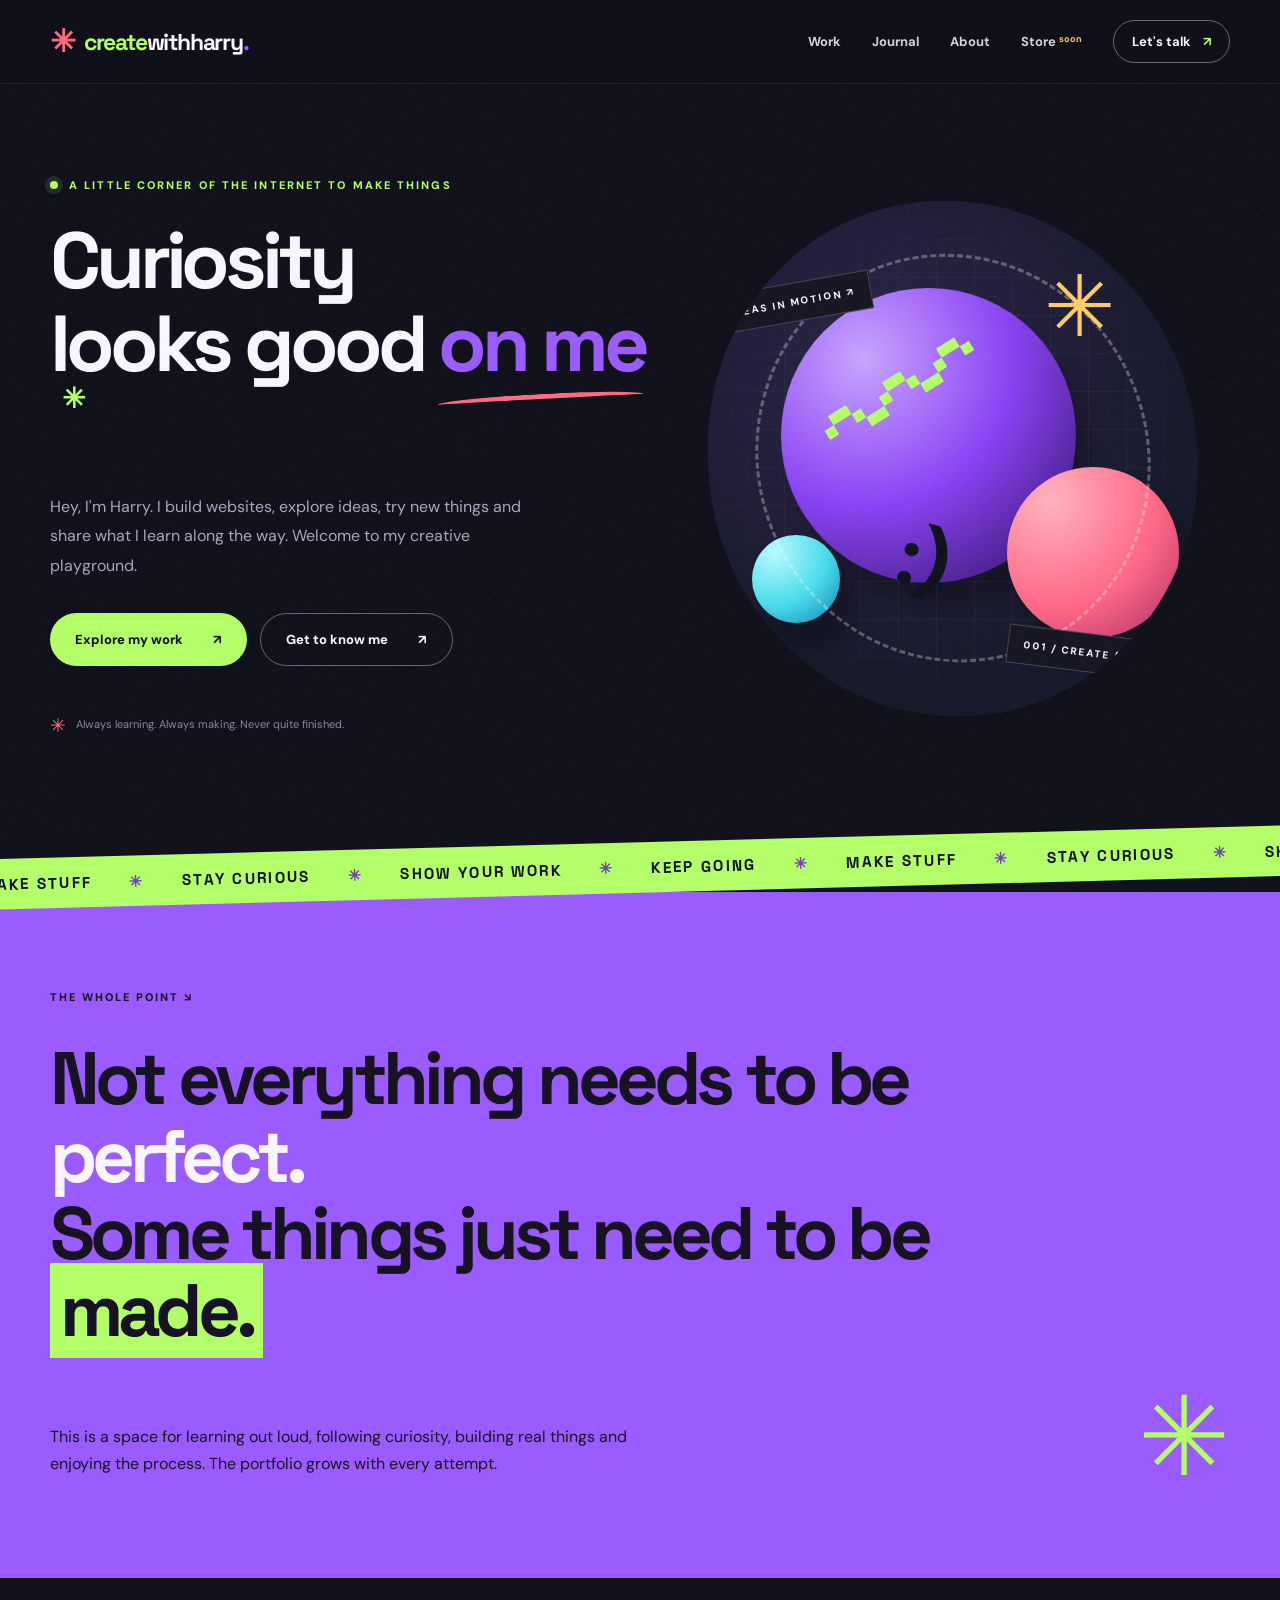
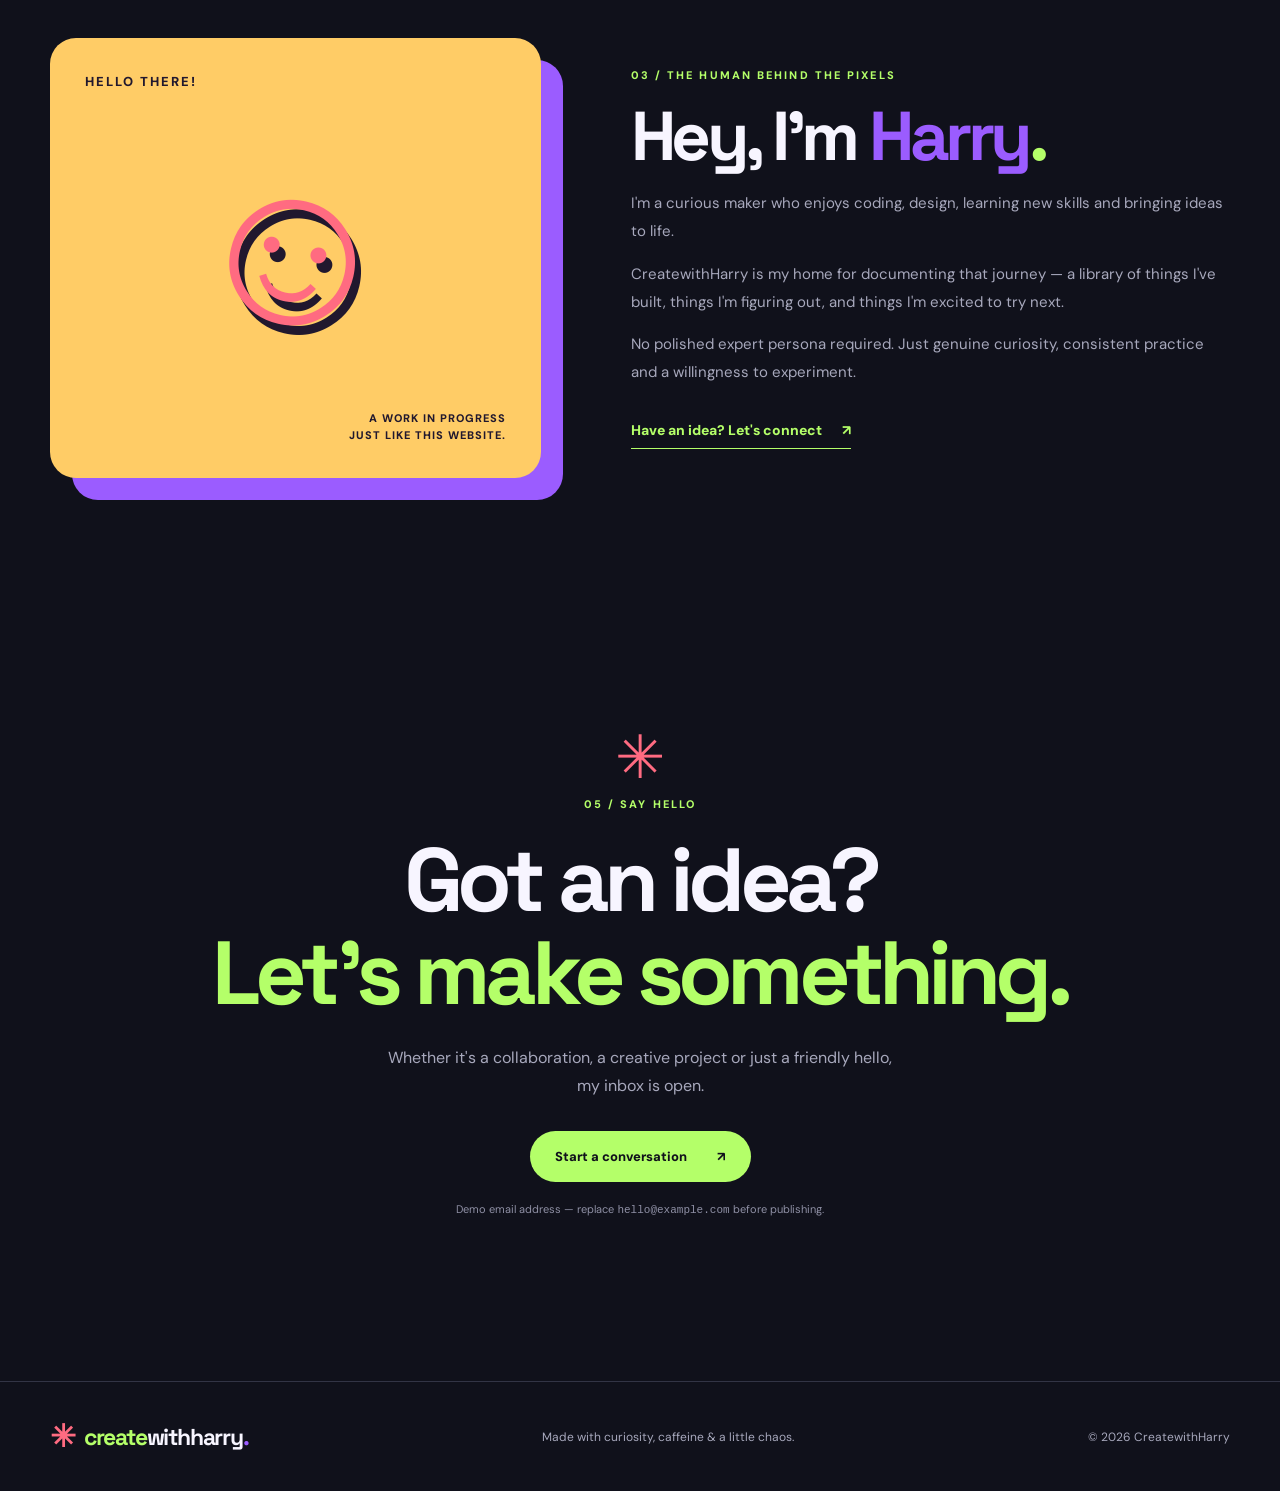
==== commit 61e0239d: "added pages" ====
--- a/index.html
+++ b/index.html
@@ -1,57 +1,40 @@
-<!doctype html>
+<!DOCTYPE html>
+
 <html lang="en">
 <head>
-  <meta charset="UTF-8" />
-  <meta name="viewport" content="width=device-width, initial-scale=1" />
-  <meta name="theme-color" content="#10111B" />
-  <meta name="description" content="CreatewithHarry — a creative playground for projects, experiments and ideas." />
-  <title>CreatewithHarry — Make stuff. Stay curious.</title>
-  <link rel="preconnect" href="https://fonts.googleapis.com">
-  <link rel="preconnect" href="https://fonts.gstatic.com" crossorigin>
-  <link href="https://fonts.googleapis.com/css2?family=DM+Sans:wght@400;500;600;700&family=Space+Grotesk:wght@400;500;600;700&display=swap" rel="stylesheet">
-  <link rel="stylesheet" href="styles.css" />
-  <script src="script.js" defer></script>
-</head>
+<meta charset="utf-8"/>
+<meta content="width=device-width, initial-scale=1" name="viewport"/>
+<meta content="#10111B" name="theme-color"/>
+<meta content="CreatewithHarry — a creative playground for projects, experiments and ideas." name="description"/>
+<title>Home — CreatewithHarry</title>
+<link href="https://fonts.googleapis.com" rel="preconnect"/>
+<link crossorigin="" href="https://fonts.gstatic.com" rel="preconnect"/>
+<link href="https://fonts.googleapis.com/css2?family=DM+Sans:wght@400;500;600;700&amp;family=Space+Grotesk:wght@400;500;600;700&amp;display=swap" rel="stylesheet"/>
+<link href="styles.css" rel="stylesheet">
+<script defer="" src="script.js"></script>
+</link></head>
 <body>
-  <div class="noise" aria-hidden="true"></div>
-  <header class="site-header">
-    <div class="container nav-wrap">
-      <a class="brand" href="#home" aria-label="CreatewithHarry home"><span class="brand-mark">✳</span><span>create<span class="brand-white">withharry</span><span class="brand-dot">.</span></span></a>
-      <button class="menu-toggle" aria-label="Toggle navigation" aria-expanded="false" aria-controls="site-nav"><span></span><span></span></button>
-      <nav id="site-nav" class="nav" aria-label="Main navigation"><a href="#work">Work</a><a href="#journal">Journal</a><a href="#about">About</a><a href="#store">Store <span class="soon">soon</span></a><a class="nav-contact" href="#contact">Let's talk <span>↗</span></a></nav>
-    </div>
-  </header>
-  <main>
-    <section class="hero container" id="home">
-      <div class="hero-copy reveal">
-        <div class="eyebrow"><span class="status-dot"></span> A LITTLE CORNER OF THE INTERNET TO MAKE THINGS</div>
-        <h1>Curiosity<br>looks good <span class="scribble">on me<span class="scribble-line"></span></span><span class="heading-star">✳</span></h1>
-        <p>Hey, I'm Harry. I build websites, explore ideas, try new things and share what I learn along the way. Welcome to my creative playground.</p>
-        <div class="hero-actions"><a href="#work" class="btn btn-lime">Explore my work <span>↗</span></a><a href="#about" class="btn btn-outline">Get to know me <span>↗</span></a></div>
-        <div class="hero-footnote"><span class="mini-asterisk">✳</span> Always learning. Always making. Never quite finished.</div>
-      </div>
-      <div class="hero-art reveal" aria-label="Abstract colourful creative illustration">
-        <div class="art-grid"></div><div class="orb orb-purple"></div><div class="orb orb-pink"></div><div class="orb orb-cyan"></div><div class="art-ring"></div><div class="art-squiggle">〰</div><div class="art-flower">✳</div><div class="art-label label-top">IDEAS IN MOTION ↗</div><div class="art-label label-bottom">001 / CREATE / EXPLORE</div><div class="art-smile">:)</div>
-      </div>
-    </section>
-    <div class="ticker" aria-hidden="true"><div class="ticker-track">MAKE STUFF <span>✳</span> STAY CURIOUS <span>✳</span> SHOW YOUR WORK <span>✳</span> KEEP GOING <span>✳</span> MAKE STUFF <span>✳</span> STAY CURIOUS <span>✳</span> SHOW YOUR WORK <span>✳</span> KEEP GOING <span>✳</span></div></div>
-    <section class="section container" id="work">
-      <div class="section-top reveal"><div><div class="section-kicker">01 / THE CREATIVE LAB</div><h2>Things I've <em>made<span>.</span></em></h2><p class="section-description">A growing collection of projects, experiments and happy accidents. Here's a taste of what this space could become.</p></div><span class="section-decoration">↘</span></div>
-      <div class="filters" role="group" aria-label="Filter projects"><button class="filter active" data-filter="all" aria-pressed="true">All projects</button><button class="filter" data-filter="web" aria-pressed="false">Web & code</button><button class="filter" data-filter="design" aria-pressed="false">Design</button><button class="filter" data-filter="experiments" aria-pressed="false">Experiments</button></div>
-      <div class="projects-grid">
-        <article class="project-card reveal" data-category="web"><div class="project-visual visual-purple"><div class="mock-browser"><div class="mock-browser-top"><i></i><i></i><i></i></div><div class="mock-browser-content"><span class="mock-pill"></span><div class="mock-heading">hello,<br><b>internet.</b></div><span class="mock-button">Explore ↗</span></div></div><span class="project-visual-star">✦</span></div><div class="project-info"><div class="project-meta"><span>WEB DEVELOPMENT</span><span>01 / CONCEPT</span></div><h3>Personal portfolio playground <span>↗</span></h3><p>A space to experiment with layouts, interactions and modern front-end development.</p></div></article>
-        <article class="project-card reveal" data-category="design"><div class="project-visual visual-coral"><div class="poster"><span>CREATIVE<br>ENERGY</span><strong>✳</strong><small>MAKE SOMETHING TODAY / VOL. 01</small></div><div class="poster-orbit"></div></div><div class="project-info"><div class="project-meta"><span>VISUAL DESIGN</span><span>02 / CONCEPT</span></div><h3>Creative energy poster series <span>↗</span></h3><p>Playful typography, unexpected colours and designs that don't take themselves too seriously.</p></div></article>
-        <article class="project-card reveal" data-category="experiments"><div class="project-visual visual-cyan"><div class="experimental-shape"><div class="shape-ring"></div><div class="shape-ball"></div><span>WHAT IF?</span></div><div class="tiny-code">{ curiosity: true }</div></div><div class="project-info"><div class="project-meta"><span>CREATIVE EXPERIMENT</span><span>03 / CONCEPT</span></div><h3>Little experiments, big ideas <span>↗</span></h3><p>Trying out the weird ideas, small discoveries and creative rabbit holes along the way.</p></div></article>
-      </div>
-      <p class="prototype-note">✳ These are sample project cards for the prototype. We'll replace them with real work as it's created.</p>
-    </section>
-    <section class="manifesto"><div class="container manifesto-inner reveal"><span class="manifesto-label">THE WHOLE POINT ↘</span><h2>Not everything needs to be <span>perfect.</span><br>Some things just need to be <i>made.</i></h2><div class="manifesto-bottom"><p>This is a space for learning out loud, following curiosity, building real things and enjoying the process. The portfolio grows with every attempt.</p><span class="manifesto-icon">✳</span></div></div></section>
-    <section class="section container journal-section" id="journal"><div class="section-top reveal"><div><div class="section-kicker">02 / NOTES FROM THE PROCESS</div><h2>The creative <em>journal<span>.</span></em></h2><p class="section-description">Progress notes, lessons learned and the occasional thought from behind the scenes.</p></div><span class="section-decoration yellow">✳</span></div><div class="journal-grid"><article class="journal-card reveal"><span class="journal-index">001 <span>↗</span></span><span class="journal-category">LEARNING IN PUBLIC</span><h3>Why I'm building a space to share my work</h3><p>The thinking behind CreatewithHarry and the value of showing the process, not just the finished product.</p><span class="journal-bottom">DRAFT IDEA <span>→</span></span></article><article class="journal-card reveal"><span class="journal-index">002 <span>↗</span></span><span class="journal-category">WEB DEVELOPMENT</span><h3>Small projects, better skills</h3><p>How creative experiments can become a practical way to learn design, code and problem-solving.</p><span class="journal-bottom">DRAFT IDEA <span>→</span></span></article><article class="journal-card reveal"><span class="journal-index">003 <span>↗</span></span><span class="journal-category">CREATIVE MINDSET</span><h3>Make it, share it, improve it</h3><p>A reminder that the most useful creative habit might simply be to keep making things.</p><span class="journal-bottom">DRAFT IDEA <span>→</span></span></article></div></section>
-    <section class="section container about-section" id="about"><div class="about-art reveal"><div class="about-art-inner"><span class="about-art-hello">HELLO THERE!</span><span class="about-art-symbol">☺</span><span class="about-art-caption">A WORK IN PROGRESS<br>JUST LIKE THIS WEBSITE.</span></div></div><div class="about-copy reveal"><div class="section-kicker">03 / THE HUMAN BEHIND THE PIXELS</div><h2>Hey, I'm <em>Harry<span>.</span></em></h2><p>I'm a curious maker who enjoys coding, design, learning new skills and bringing ideas to life.</p><p>CreatewithHarry is my home for documenting that journey — a library of things I've built, things I'm figuring out, and things I'm excited to try next.</p><p>No polished expert persona required. Just genuine curiosity, consistent practice and a willingness to experiment.</p><a class="text-link" href="#contact">Have an idea? Let's connect <span>↗</span></a></div></section>
-    <section class="store-strip" id="store"><div class="container store-inner reveal"><div><span class="section-kicker">04 / SOMETHING FOR LATER</span><h2>Useful little things, <em>coming eventually.</em></h2><p>Templates, resources and digital creations may find a home here as the project grows. No rush.</p></div><span class="store-sticker">IN THE<br>WORKS ✳</span></div></section>
-    <section class="contact-section container reveal" id="contact"><div class="contact-spark">✳</div><div class="section-kicker">05 / SAY HELLO</div><h2>Got an idea?<br><span>Let's make something.</span></h2><p>Whether it's a collaboration, a creative project or just a friendly hello, my inbox is open.</p><a class="btn btn-lime" href="mailto:hello@example.com?subject=Hello%20CreatewithHarry">Start a conversation <span>↗</span></a><p class="email-warning">Demo email address — replace <code>hello@example.com</code> before publishing.</p></section>
-  </main>
-  <footer class="footer"><div class="container footer-inner"><a class="brand" href="#home"><span class="brand-mark">✳</span><span>create<span class="brand-white">withharry</span><span class="brand-dot">.</span></span></a><p>Made with curiosity, caffeine & a little chaos.</p><span>© <span id="year"></span> CreatewithHarry</span></div></footer>
-  <button class="back-top" aria-label="Back to top">↑</button>
+<div aria-hidden="true" class="noise"></div>
+<header class="site-header">
+<div class="container nav-wrap">
+<a aria-label="CreatewithHarry home" class="brand" href="index.html"><span class="brand-mark">✳</span><span>create<span class="brand-white">withharry</span><span class="brand-dot">.</span></span></a>
+<button aria-controls="site-nav" aria-expanded="false" aria-label="Toggle navigation" class="menu-toggle"><span></span><span></span></button>
+<nav aria-label="Main navigation" class="nav" id="site-nav"><a href="work.html">Work</a><a href="journal.html">Journal</a><a href="index.html#about">About</a><a href="store.html">Store <span class="soon">soon</span></a><a class="nav-contact" href="index.html#contact">Let's talk <span>↗</span></a></nav>
+</div>
+</header>
+<main><section class="hero container" id="home">
+<div class="hero-copy reveal">
+<div class="eyebrow"><span class="status-dot"></span> A LITTLE CORNER OF THE INTERNET TO MAKE THINGS</div>
+<h1>Curiosity<br/>looks good <span class="scribble">on me<span class="scribble-line"></span></span><span class="heading-star">✳</span></h1>
+<p>Hey, I'm Harry. I build websites, explore ideas, try new things and share what I learn along the way. Welcome to my creative playground.</p>
+<div class="hero-actions"><a class="btn btn-lime" href="work.html">Explore my work <span>↗</span></a><a class="btn btn-outline" href="index.html#about">Get to know me <span>↗</span></a></div>
+<div class="hero-footnote"><span class="mini-asterisk">✳</span> Always learning. Always making. Never quite finished.</div>
+</div>
+<div aria-label="Abstract colourful creative illustration" class="hero-art reveal">
+<div class="art-grid"></div><div class="orb orb-purple"></div><div class="orb orb-pink"></div><div class="orb orb-cyan"></div><div class="art-ring"></div><div class="art-squiggle">〰</div><div class="art-flower">✳</div><div class="art-label label-top">IDEAS IN MOTION ↗</div><div class="art-label label-bottom">001 / CREATE / EXPLORE</div><div class="art-smile">:)</div>
+</div>
+</section><div aria-hidden="true" class="ticker"><div class="ticker-track">MAKE STUFF <span>✳</span> STAY CURIOUS <span>✳</span> SHOW YOUR WORK <span>✳</span> KEEP GOING <span>✳</span> MAKE STUFF <span>✳</span> STAY CURIOUS <span>✳</span> SHOW YOUR WORK <span>✳</span> KEEP GOING <span>✳</span></div></div><section class="manifesto"><div class="container manifesto-inner reveal"><span class="manifesto-label">THE WHOLE POINT ↘</span><h2>Not everything needs to be <span>perfect.</span><br/>Some things just need to be <i>made.</i></h2><div class="manifesto-bottom"><p>This is a space for learning out loud, following curiosity, building real things and enjoying the process. The portfolio grows with every attempt.</p><span class="manifesto-icon">✳</span></div></div></section><section class="section container about-section" id="about"><div class="about-art reveal"><div class="about-art-inner"><span class="about-art-hello">HELLO THERE!</span><span class="about-art-symbol">☺</span><span class="about-art-caption">A WORK IN PROGRESS<br/>JUST LIKE THIS WEBSITE.</span></div></div><div class="about-copy reveal"><div class="section-kicker">03 / THE HUMAN BEHIND THE PIXELS</div><h2>Hey, I'm <em>Harry<span>.</span></em></h2><p>I'm a curious maker who enjoys coding, design, learning new skills and bringing ideas to life.</p><p>CreatewithHarry is my home for documenting that journey — a library of things I've built, things I'm figuring out, and things I'm excited to try next.</p><p>No polished expert persona required. Just genuine curiosity, consistent practice and a willingness to experiment.</p><a class="text-link" href="index.html#contact">Have an idea? Let's connect <span>↗</span></a></div></section><section class="contact-section container reveal" id="contact"><div class="contact-spark">✳</div><div class="section-kicker">05 / SAY HELLO</div><h2>Got an idea?<br/><span>Let's make something.</span></h2><p>Whether it's a collaboration, a creative project or just a friendly hello, my inbox is open.</p><a class="btn btn-lime" href="mailto:hello@example.com?subject=Hello%20CreatewithHarry">Start a conversation <span>↗</span></a><p class="email-warning">Demo email address — replace <code>hello@example.com</code> before publishing.</p></section></main>
+<footer class="footer"><div class="container footer-inner"><a class="brand" href="index.html"><span class="brand-mark">✳</span><span>create<span class="brand-white">withharry</span><span class="brand-dot">.</span></span></a><p>Made with curiosity, caffeine &amp; a little chaos.</p><span>© <span id="year"></span> CreatewithHarry</span></div></footer>
+<button aria-label="Back to top" class="back-top">↑</button>
 </body>
 </html>
--- a/styles.css
+++ b/styles.css
@@ -1 +1,10 @@
 :root{--bg:#10111B;--surface:#1B1D2B;--white:#F7F5FF;--muted:#A7A8BC;--purple:#9B5CFF;--lime:#B4FF69;--coral:#FF6B81;--cyan:#48DCEB;--yellow:#FFCC66;--line:#323445}*{box-sizing:border-box}html{scroll-behavior:smooth}body{margin:0;background:var(--bg);color:var(--white);font-family:'DM Sans',sans-serif;overflow-x:hidden}a{color:inherit;text-decoration:none}button{font:inherit}::selection{background:var(--lime);color:var(--bg)}.container{width:min(1180px,calc(100% - 64px));margin:auto}.noise{position:fixed;inset:0;z-index:20;pointer-events:none;opacity:.055;background-image:url("data:image/svg+xml,%3Csvg viewBox='0 0 180 180' xmlns='http://www.w3.org/2000/svg'%3E%3Cfilter id='n'%3E%3CfeTurbulence type='fractalNoise' baseFrequency='.85' numOctaves='3' stitchTiles='stitch'/%3E%3C/filter%3E%3Crect width='100%25' height='100%25' filter='url(%23n)' opacity='.35'/%3E%3C/svg%3E")}.site-header{position:sticky;top:0;z-index:30;background:#10111be8;backdrop-filter:blur(18px);border-bottom:1px solid #ffffff12}.nav-wrap{min-height:83px;display:flex;justify-content:space-between;align-items:center;gap:30px}.brand{display:inline-flex;align-items:center;gap:9px;font-family:'Space Grotesk',sans-serif;font-weight:700;letter-spacing:-1.2px;font-size:23px;color:var(--lime);white-space:nowrap}.brand-mark{font-size:31px;line-height:1;color:var(--coral)}.brand-white{color:var(--white)}.brand-dot{color:var(--purple)}.nav{display:flex;align-items:center;gap:31px;font-size:13px;font-weight:700}.nav>a:not(.nav-contact){color:#d3d2df;transition:color .2s}.nav>a:hover{color:var(--lime)}.soon{font-size:9px;color:var(--yellow);vertical-align:top}.nav-contact{border:1px solid #68687b;border-radius:50px;padding:12px 18px}.nav-contact span{color:var(--lime);margin-left:9px}.menu-toggle{display:none}.hero{min-height:680px;padding-top:94px;padding-bottom:105px;display:grid;grid-template-columns:1.08fr .92fr;gap:45px;align-items:center}.eyebrow,.section-kicker{font-size:11px;font-weight:800;letter-spacing:2.1px;color:var(--lime)}.eyebrow{display:flex;align-items:center;gap:11px}.status-dot{width:8px;height:8px;border-radius:50%;background:var(--lime);box-shadow:0 0 0 5px #b4ff691e}.hero h1,.section h2,.manifesto h2,.contact-section h2,.store-strip h2{font-family:'Space Grotesk',sans-serif;letter-spacing:-.065em;line-height:1.04}.hero h1{font-size:clamp(60px,6.2vw,100px);margin:28px 0 24px;font-weight:700}.scribble{position:relative;color:var(--purple);white-space:nowrap}.scribble-line{position:absolute;left:0;right:0;bottom:-11px;height:11px;border-top:5px solid var(--coral);border-radius:50%;transform:rotate(-3deg)}.heading-star{display:inline-block;color:var(--lime);font-size:.35em;vertical-align:top;margin-left:12px;animation:spin 14s linear infinite}.hero-copy>p{max-width:500px;color:var(--muted);line-height:1.85;font-size:16px}.hero-actions{display:flex;gap:13px;flex-wrap:wrap;margin-top:33px}.btn{display:inline-flex;justify-content:center;align-items:center;gap:30px;border-radius:100px;padding:17px 25px;font-size:13px;font-weight:800;transition:transform .2s,background .2s}.btn:hover{transform:translateY(-4px)}.btn-lime{background:var(--lime);color:var(--bg)}.btn-outline{border:1px solid #666679;color:var(--white)}.btn-outline:hover{background:var(--surface)}.hero-footnote{margin-top:47px;font-size:11px;color:#88899d}.mini-asterisk{color:var(--coral);font-size:19px;vertical-align:middle;margin-right:7px}.hero-art{position:relative;aspect-ratio:1/1.05;max-height:515px;border-radius:48% 52% 49% 51%;background:radial-gradient(circle at 38% 35%,#2d254c,#171a2b 65%);overflow:hidden;isolation:isolate}.art-grid{position:absolute;inset:0;background-image:linear-gradient(#ffffff0c 1px,transparent 1px),linear-gradient(90deg,#ffffff0c 1px,transparent 1px);background-size:38px 38px;mask-image:radial-gradient(circle,#000 40%,transparent 75%)}.orb{position:absolute;border-radius:50%;filter:drop-shadow(15px 24px 10px #0004)}.orb-purple{width:60%;aspect-ratio:1;left:15%;top:17%;background:radial-gradient(circle at 28% 24%,#c8a5ff,#8b42f5 48%,#48208b 83%);animation:float 6s ease-in-out infinite}.orb-pink{width:35%;aspect-ratio:1;right:4%;bottom:15%;background:radial-gradient(circle at 25% 20%,#ffb3be,#ff6684 58%,#a72e68);animation:float 5s ease-in-out infinite reverse}.orb-cyan{width:18%;aspect-ratio:1;left:9%;bottom:18%;background:radial-gradient(circle at 25% 20%,#b9faff,#48dceb 55%,#1180b2)}.art-ring{position:absolute;inset:10%;border:3px dashed #ffffff4b;border-radius:50%;transform:rotate(-24deg)}.art-squiggle{position:absolute;font-size:170px;color:var(--lime);left:23%;top:20%;transform:rotate(-32deg);font-family:serif}.art-flower{position:absolute;right:17%;top:10%;font-size:85px;color:var(--yellow);animation:spin 18s linear infinite}.art-smile{position:absolute;left:39%;bottom:20%;font-size:82px;font-weight:800;transform:rotate(15deg);color:#11121c}.art-label{position:absolute;font-size:10px;letter-spacing:2px;font-weight:800;background:#171724;color:var(--white);padding:12px 15px;border:1px solid #ffffff33}.label-top{top:16%;left:1%;transform:rotate(-10deg)}.label-bottom{right:0;bottom:8%;transform:rotate(7deg)}.ticker{background:var(--lime);color:var(--bg);overflow:hidden;transform:rotate(-1.5deg) scale(1.03);padding:15px 0}.ticker-track{white-space:nowrap;width:max-content;font-family:'Space Grotesk',sans-serif;font-size:15px;font-weight:800;letter-spacing:2px;animation:marquee 34s linear infinite}.ticker-track span{color:#7040b7;margin:0 30px}.section{padding-top:125px;padding-bottom:115px}.section-top{display:flex;justify-content:space-between;align-items:end;margin-bottom:38px}.section h2{font-size:clamp(44px,5.4vw,72px);margin:16px 0 18px}.section h2 em,.store-strip h2 em{font-style:normal;color:var(--purple)}.section h2 em span{color:var(--lime)}.section-description{max-width:530px;color:var(--muted);line-height:1.8;font-size:15px;margin:0}.section-decoration{font-size:90px;color:var(--coral);line-height:1}.section-decoration.yellow{color:var(--yellow)}.filters{display:flex;flex-wrap:wrap;gap:9px;margin:35px 0 26px}.filter{border:1px solid #404254;border-radius:50px;padding:10px 17px;background:transparent;color:#b7b7c6;font-size:12px;font-weight:700;cursor:pointer;transition:all .2s}.filter:hover{border-color:var(--lime);color:var(--white)}.filter.active{background:var(--white);color:var(--bg);border-color:var(--white)}.projects-grid{display:grid;grid-template-columns:repeat(3,1fr);gap:20px}.project-card{min-width:0;background:var(--surface);border:1px solid #ffffff12;border-radius:17px;overflow:hidden;transition:transform .25s,border-color .25s}.project-card:hover{transform:translateY(-7px);border-color:#ffffff50}.project-card[hidden]{display:none}.project-visual{height:265px;position:relative;overflow:hidden;display:flex;align-items:center;justify-content:center}.visual-purple{background:#a177fb}.mock-browser{width:72%;height:73%;border:6px solid #27223d;border-radius:11px 11px 0 0;background:#f9f3ff;transform:rotate(-8deg) translateY(18px);box-shadow:20px 25px 0 #7044c4}.mock-browser-top{height:24px;background:#26203d;display:flex;align-items:center;gap:5px;padding-left:9px}.mock-browser-top i{height:6px;width:6px;border-radius:50%;background:#ff6b81}.mock-browser-top i:nth-child(2){background:#ffcc66}.mock-browser-top i:nth-child(3){background:#b4ff69}.mock-browser-content{padding:20px;color:#27203b}.mock-pill{display:block;background:#e5d7ff;width:55px;height:7px;border-radius:20px}.mock-heading{font:700 31px/1.02 'Space Grotesk',sans-serif;letter-spacing:-2px;margin:13px 0}.mock-heading b{color:#9b5cff}.mock-button{display:inline-block;background:#b4ff69;padding:7px 12px;border-radius:30px;font-size:10px;font-weight:700}.project-visual-star{position:absolute;color:var(--yellow);font-size:65px;right:9%;top:10%}.visual-coral{background:#ff7789}.poster{position:relative;z-index:1;width:58%;height:78%;padding:18px;background:#ffcc66;color:#271d36;transform:rotate(9deg);box-shadow:17px 17px 0 #b94775;display:flex;flex-direction:column;justify-content:space-between}.poster>span{font:800 29px/.95 'Space Grotesk',sans-serif;letter-spacing:-1.8px}.poster strong{font-size:80px;text-align:center;color:#9b5cff;line-height:.8}.poster small{font-size:8px;font-weight:800;letter-spacing:1px}.poster-orbit{position:absolute;border:3px solid #ffffff99;width:300px;height:300px;border-radius:50%}.visual-cyan{background:#55dbe7}.experimental-shape{position:relative;width:195px;height:195px;display:flex;justify-content:center;align-items:center}.shape-ring{width:180px;height:180px;border:29px solid #1b1d2b;border-radius:40% 60% 62% 38%;transform:rotate(25deg)}.shape-ball{position:absolute;right:-18px;top:0;width:82px;height:82px;border-radius:50%;background:var(--lime);box-shadow:inset -14px -14px 0 #8abf48}.experimental-shape>span{position:absolute;color:#fff;font:800 25px 'Space Grotesk',sans-serif;transform:rotate(-17deg);text-shadow:3px 4px #1b1d2b}.tiny-code{position:absolute;bottom:15px;left:15px;font:12px monospace;color:#1b1d2b}.project-info{padding:23px}.project-meta{display:flex;justify-content:space-between;gap:8px;font-size:10px;letter-spacing:1px;font-weight:800;color:var(--lime)}.project-meta span:last-child{color:#898ba1}.project-info h3{font:700 22px/1.2 'Space Grotesk',sans-serif;letter-spacing:-.7px;margin:17px 0 12px;display:flex;justify-content:space-between;gap:10px}.project-info h3 span{color:var(--purple)}.project-info p{font-size:13px;line-height:1.75;color:var(--muted);margin:0}.prototype-note{font-size:12px;color:#9293a8;margin-top:24px}.manifesto{background:var(--purple);color:#171322;padding:93px 0 85px;overflow:hidden}.manifesto-label{font-size:11px;letter-spacing:2px;font-weight:800}.manifesto h2{font-size:clamp(39px,5.8vw,78px);max-width:1050px;margin:34px 0}.manifesto h2 span{color:var(--white)}.manifesto h2 i{font-style:normal;background:var(--lime);padding:0 10px;white-space:nowrap}.manifesto-bottom{display:flex;align-items:end;justify-content:space-between;gap:20px}.manifesto-bottom p{font-size:16px;line-height:1.7;max-width:620px}.manifesto-icon{font-size:110px;color:var(--lime);line-height:1;animation:spin 20s linear infinite}.journal-grid{display:grid;grid-template-columns:repeat(3,1fr);gap:18px}.journal-card{background:var(--surface);padding:29px;border:1px solid #ffffff15;border-radius:15px;min-height:305px;display:flex;flex-direction:column;transition:transform .2s}.journal-card:hover{transform:translateY(-5px)}.journal-index{font:700 12px 'Space Grotesk',sans-serif;color:var(--muted);display:flex;justify-content:space-between}.journal-index span{color:var(--lime);font-size:20px}.journal-category{color:var(--coral);font-size:10px;letter-spacing:1.5px;font-weight:800;margin-top:25px}.journal-card h3{font:700 25px/1.17 'Space Grotesk',sans-serif;letter-spacing:-1px;margin:15px 0}.journal-card p{color:var(--muted);font-size:13px;line-height:1.75;margin:0}.journal-bottom{margin-top:auto;padding-top:28px;font-size:10px;font-weight:800;letter-spacing:1px;color:#8d8ea4;display:flex;justify-content:space-between}.journal-bottom span{color:var(--lime);font-size:19px}.about-section{display:grid;grid-template-columns:.9fr 1.1fr;gap:90px;align-items:center;padding-top:60px}.about-art{background:#ffcc66;min-height:440px;border-radius:26px;transform:rotate(-3deg);box-shadow:22px 22px 0 #9b5cff}.about-art-inner{min-height:440px;display:flex;flex-direction:column;justify-content:space-between;align-items:center;padding:35px;color:#21182e}.about-art-hello{align-self:flex-start;font-weight:800;letter-spacing:2px;font-size:13px}.about-art-symbol{font-size:210px;font-family:'Space Grotesk',sans-serif;line-height:1;transform:rotate(13deg);color:#ff6b81;text-shadow:8px 8px #21182e}.about-art-caption{align-self:flex-end;text-align:right;font-size:11px;font-weight:800;letter-spacing:1px;line-height:1.5}.about-copy h2{margin-top:19px}.about-copy p{font-size:15px;line-height:1.85;color:var(--muted)}.text-link{display:inline-flex;gap:20px;color:var(--lime);font-weight:800;font-size:14px;margin-top:19px;border-bottom:1px solid var(--lime);padding-bottom:9px}.store-strip{background:#202133;padding:67px 0}.store-inner{display:flex;justify-content:space-between;align-items:center;gap:35px}.store-strip h2{font-size:clamp(31px,3.6vw,48px);margin:17px 0}.store-strip p{color:var(--muted);line-height:1.7}.store-sticker{background:var(--coral);color:#1b1d2b;border-radius:50%;width:145px;height:145px;flex-shrink:0;display:flex;justify-content:center;align-items:center;text-align:center;font:800 19px/1.2 'Space Grotesk',sans-serif;transform:rotate(15deg)}.contact-section{text-align:center;padding-top:125px;padding-bottom:130px}.contact-spark{font-size:60px;color:var(--coral)}.contact-section h2{font-size:clamp(52px,7vw,95px);margin:23px 0}.contact-section h2 span{color:var(--lime)}.contact-section>p{max-width:510px;margin:0 auto 30px;color:var(--muted);line-height:1.8}.contact-section .email-warning{font-size:11px;margin-top:18px;color:#8f90a5}.footer{border-top:1px solid var(--line);padding:35px 0}.footer-inner{display:flex;justify-content:space-between;align-items:center;gap:20px}.footer p,.footer-inner>span{color:var(--muted);font-size:12px}.back-top{position:fixed;right:25px;bottom:25px;width:45px;height:45px;border-radius:50%;background:var(--lime);color:var(--bg);border:0;font-size:24px;cursor:pointer;z-index:40;opacity:0;pointer-events:none;transform:translateY(15px);transition:all .2s}.back-top.visible{opacity:1;pointer-events:auto;transform:translateY(0)}.reveal{opacity:0;transform:translateY(25px);transition:opacity .7s,transform .7s}.reveal.in-view{opacity:1;transform:translateY(0)}@keyframes float{50%{transform:translateY(-18px)}}@keyframes spin{to{transform:rotate(360deg)}}@keyframes marquee{to{transform:translateX(-50%)}}@media(max-width:900px){.hero{grid-template-columns:1fr;padding-top:65px}.hero-art{max-width:550px;width:100%;margin:auto}.projects-grid,.journal-grid{grid-template-columns:repeat(2,1fr)}.about-section{gap:45px}.about-art,.about-art-inner{min-height:360px}.about-art-symbol{font-size:150px}.nav{gap:16px}}@media(max-width:650px){.container{width:min(100% - 36px,1180px)}.nav-wrap{min-height:70px}.brand{font-size:20px}.menu-toggle{display:flex;flex-direction:column;gap:6px;background:none;border:0;padding:10px;cursor:pointer}.menu-toggle span{width:23px;height:2px;background:var(--white)}.nav{display:none;position:absolute;top:69px;left:0;right:0;padding:25px 20px;background:#171823;flex-direction:column;align-items:stretch;gap:20px;border-bottom:1px solid var(--line)}.nav.open{display:flex}.nav-contact{align-self:flex-start}.hero{padding-top:55px;padding-bottom:70px;gap:50px;min-height:0}.hero h1{font-size:clamp(50px,12vw,72px)}.hero-art{max-width:420px}.hero-footnote{margin-top:30px}.section{padding-top:80px;padding-bottom:75px}.section-decoration{font-size:50px}.projects-grid,.journal-grid{grid-template-columns:1fr}.project-visual{height:280px}.manifesto{padding:75px 0}.manifesto-icon{font-size:65px}.about-section{grid-template-columns:1fr;gap:65px}.about-art{margin:0 20px 0 5px}.store-inner{align-items:flex-start}.store-sticker{width:100px;height:100px;font-size:14px}.footer-inner{flex-direction:column;align-items:flex-start}.contact-section{padding-top:90px;padding-bottom:90px}.contact-section h2{font-size:clamp(45px,10vw,70px)}}@media(prefers-reduced-motion:reduce){*,*::before,*::after{scroll-behavior:auto!important;animation:none!important;transition:none!important}.reveal{opacity:1;transform:none}}
+
+/* Multi-page additions */
+.nav a[aria-current="page"]{color:var(--lime);}
+.page-intro{padding-top:75px;margin-bottom:-85px;}
+.store-page{margin-top:125px;min-height:370px;display:flex;align-items:center;}
+.store-message{text-align:center;padding:100px 0 150px;}
+.store-message h2{font:700 clamp(32px,5vw,58px)/1.1 'Space Grotesk',sans-serif;letter-spacing:-.05em;}
+.store-message p{max-width:570px;margin:20px auto;color:var(--muted);line-height:1.8;}
+@media(max-width:650px){.page-intro{padding-top:45px;margin-bottom:-45px}.store-page{margin-top:80px}.store-message{padding:75px 0 100px}}
